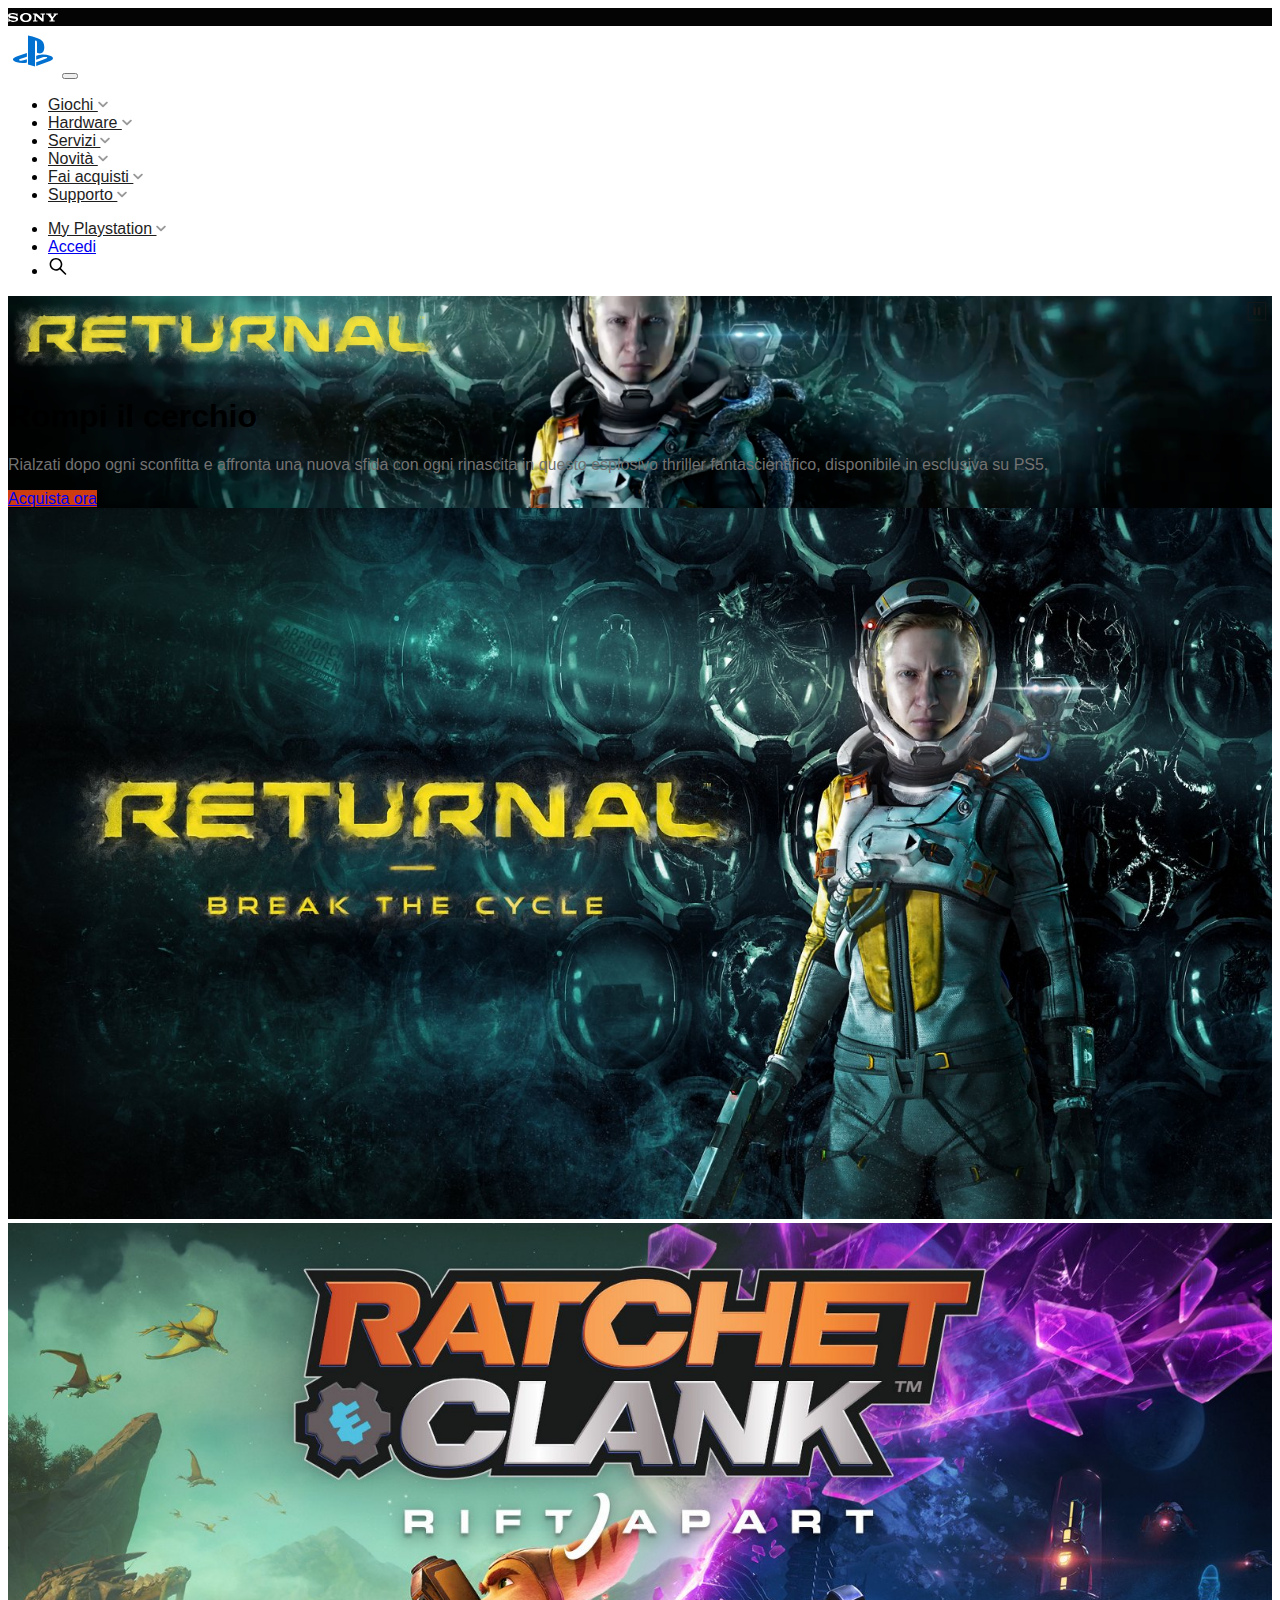
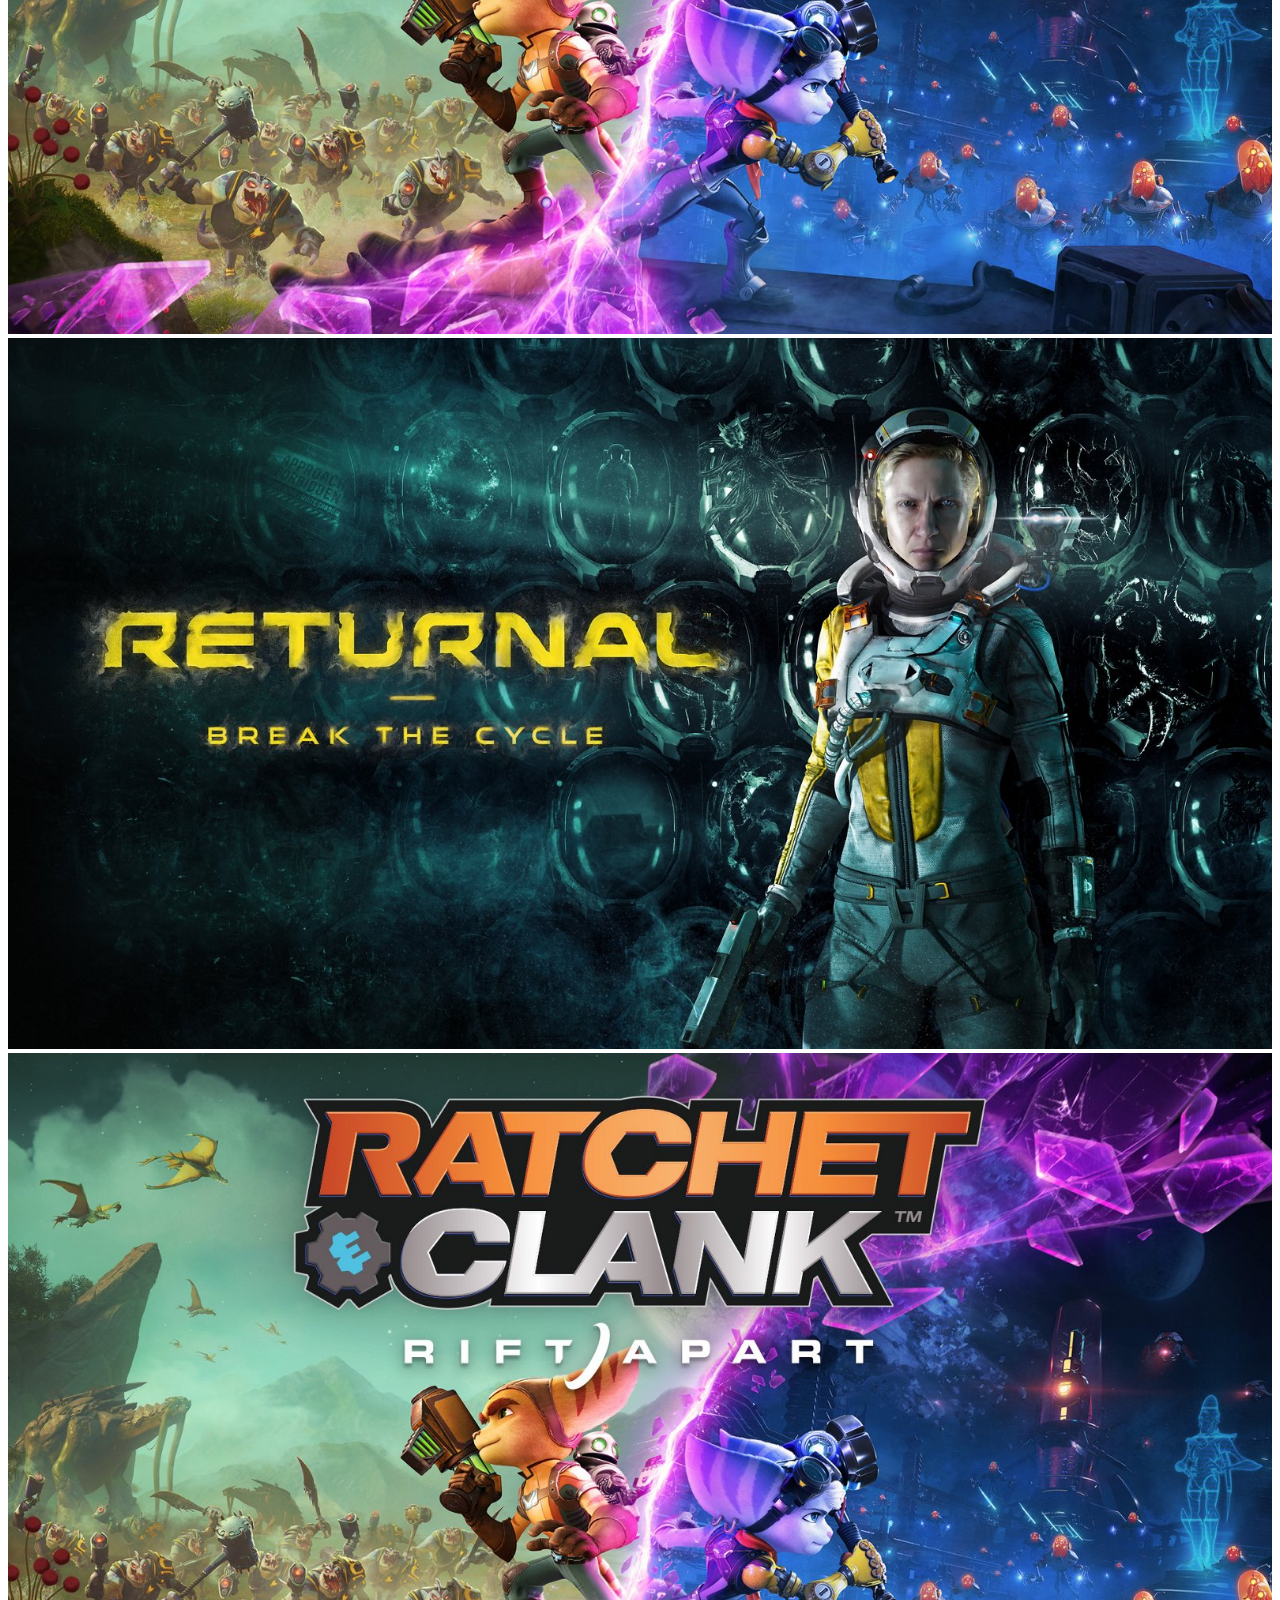
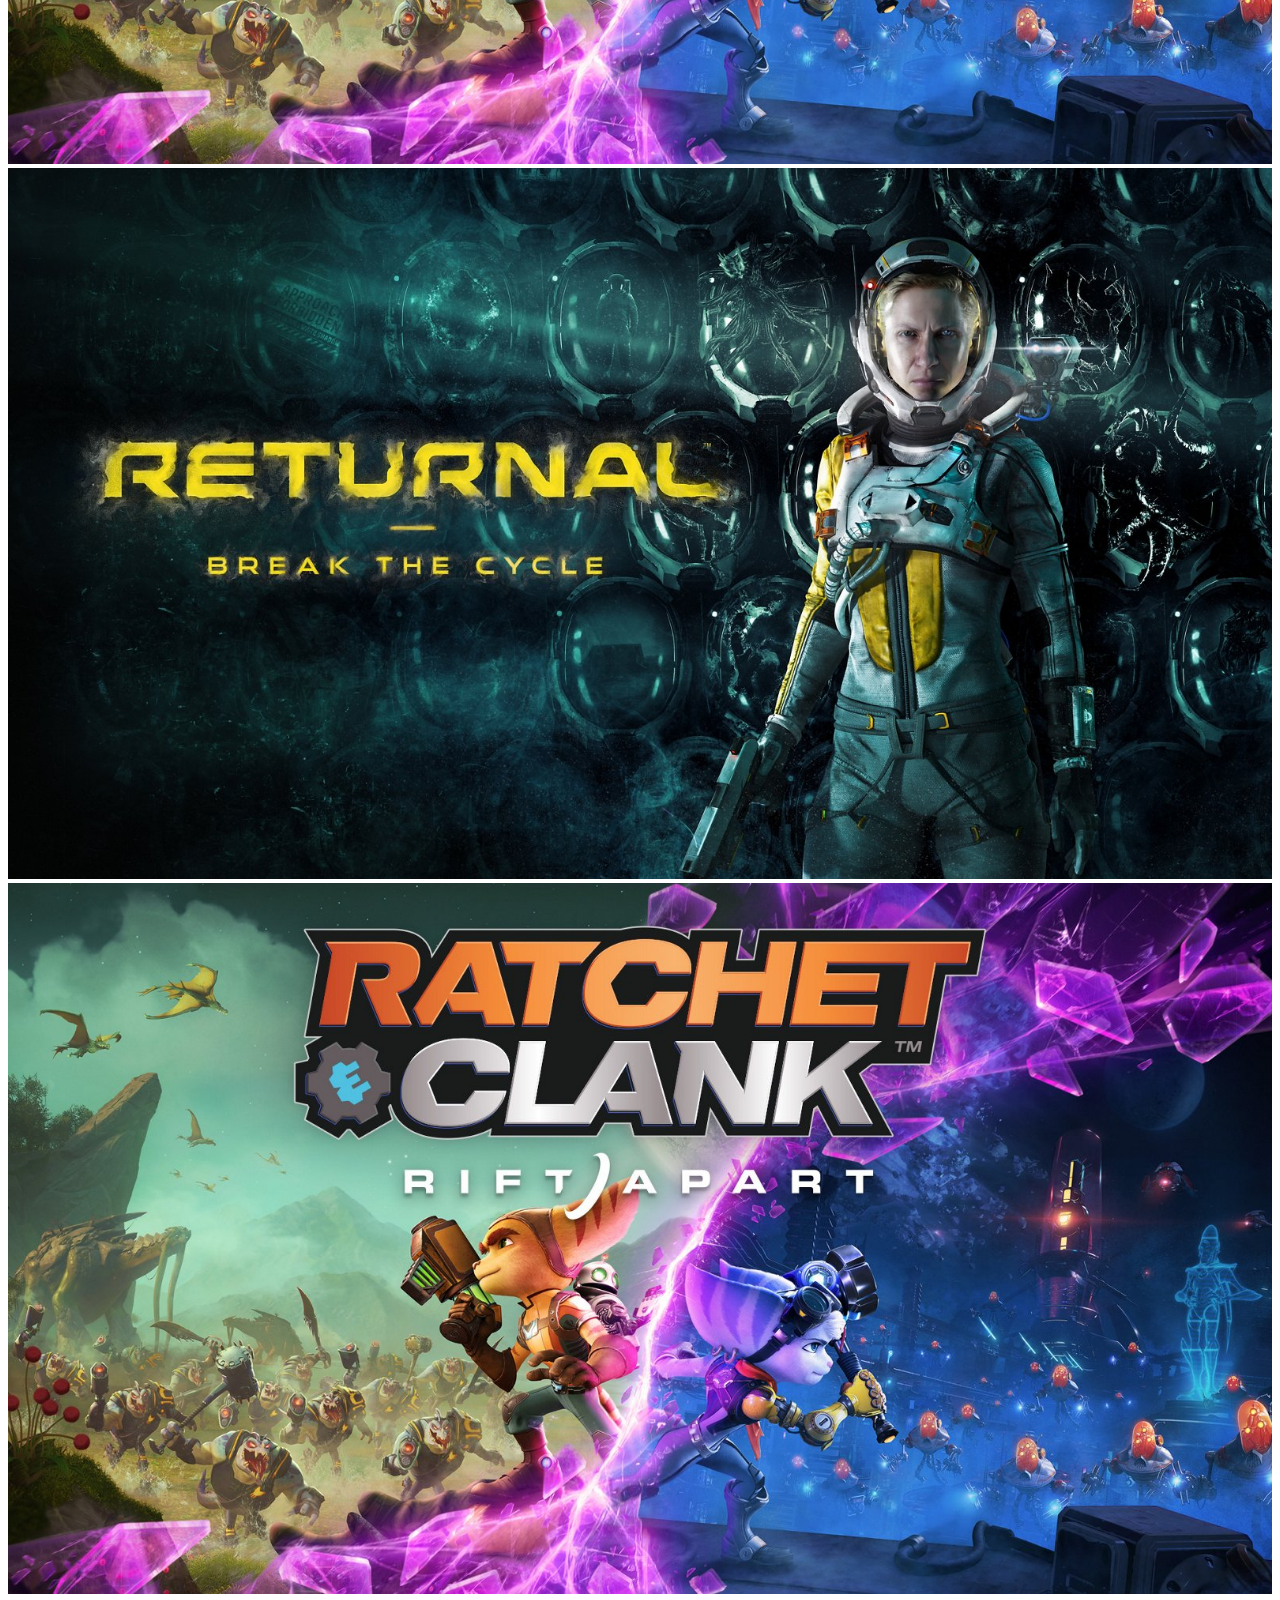
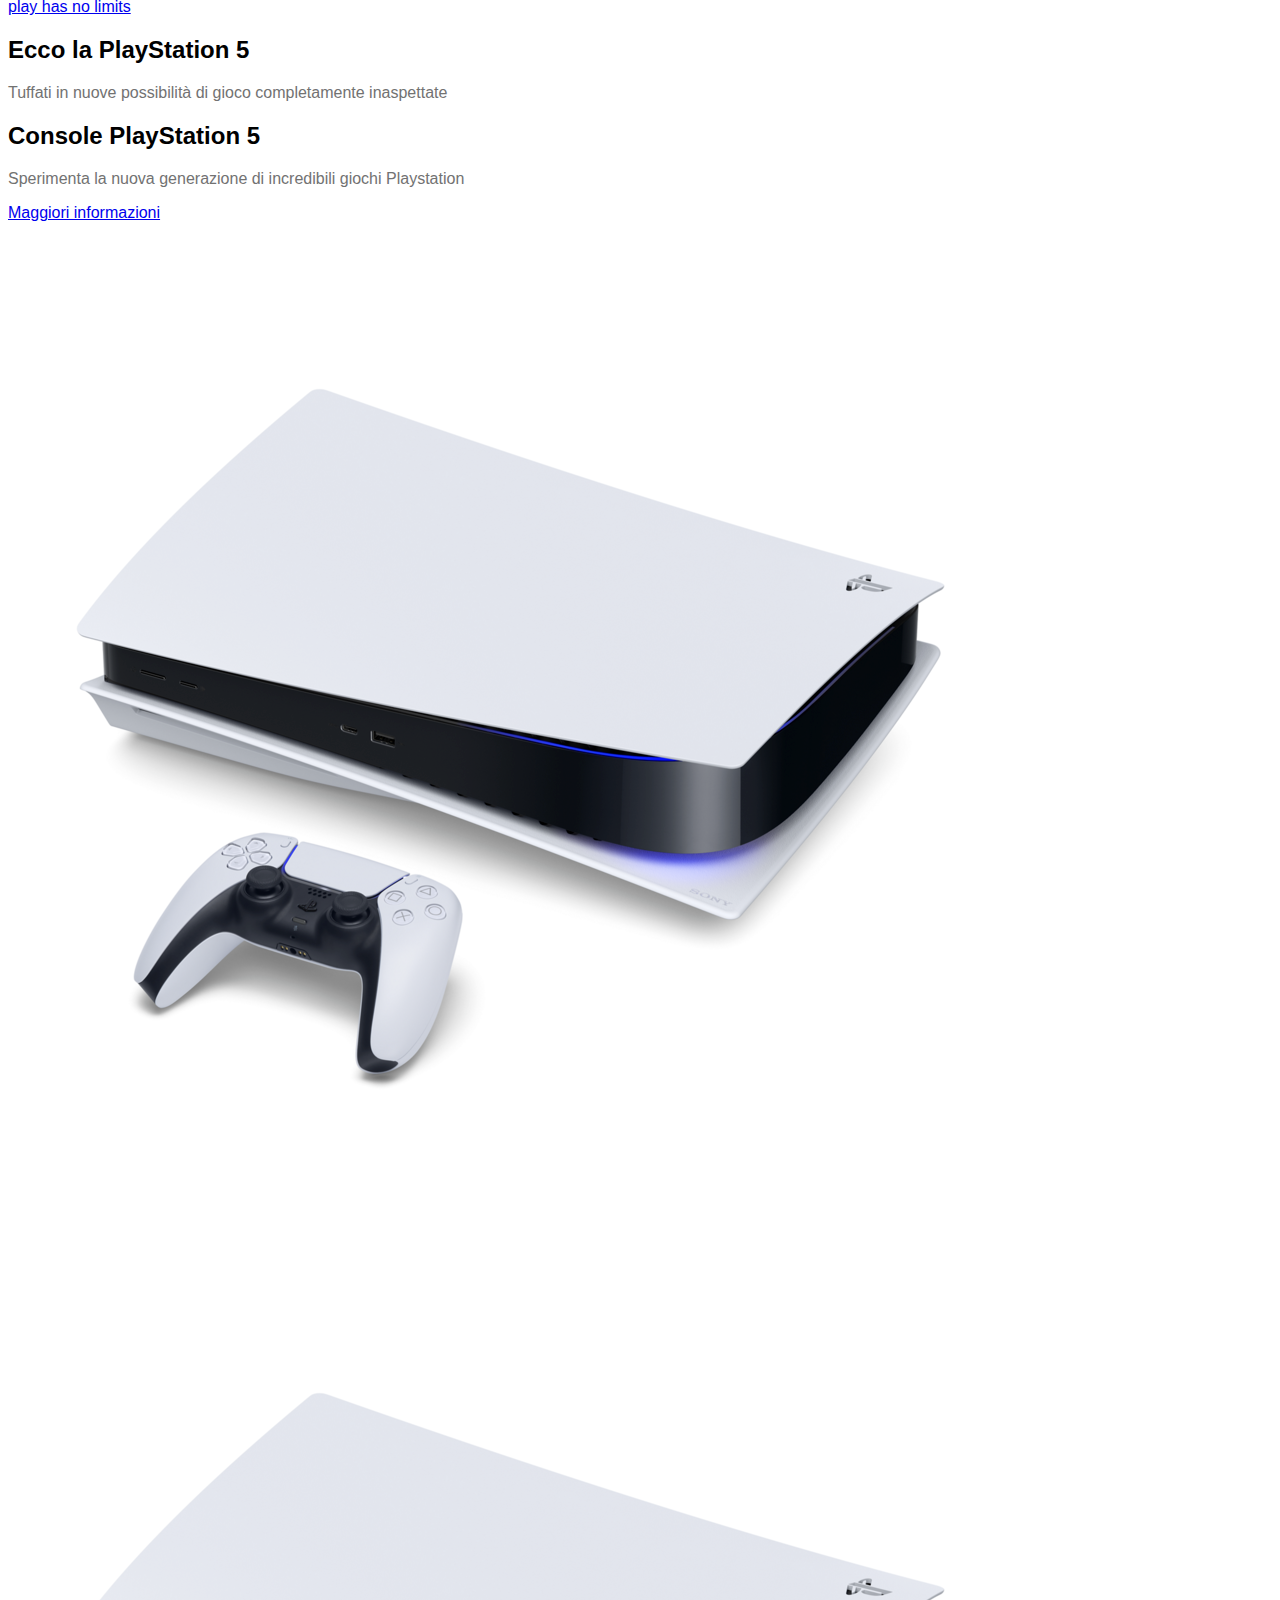
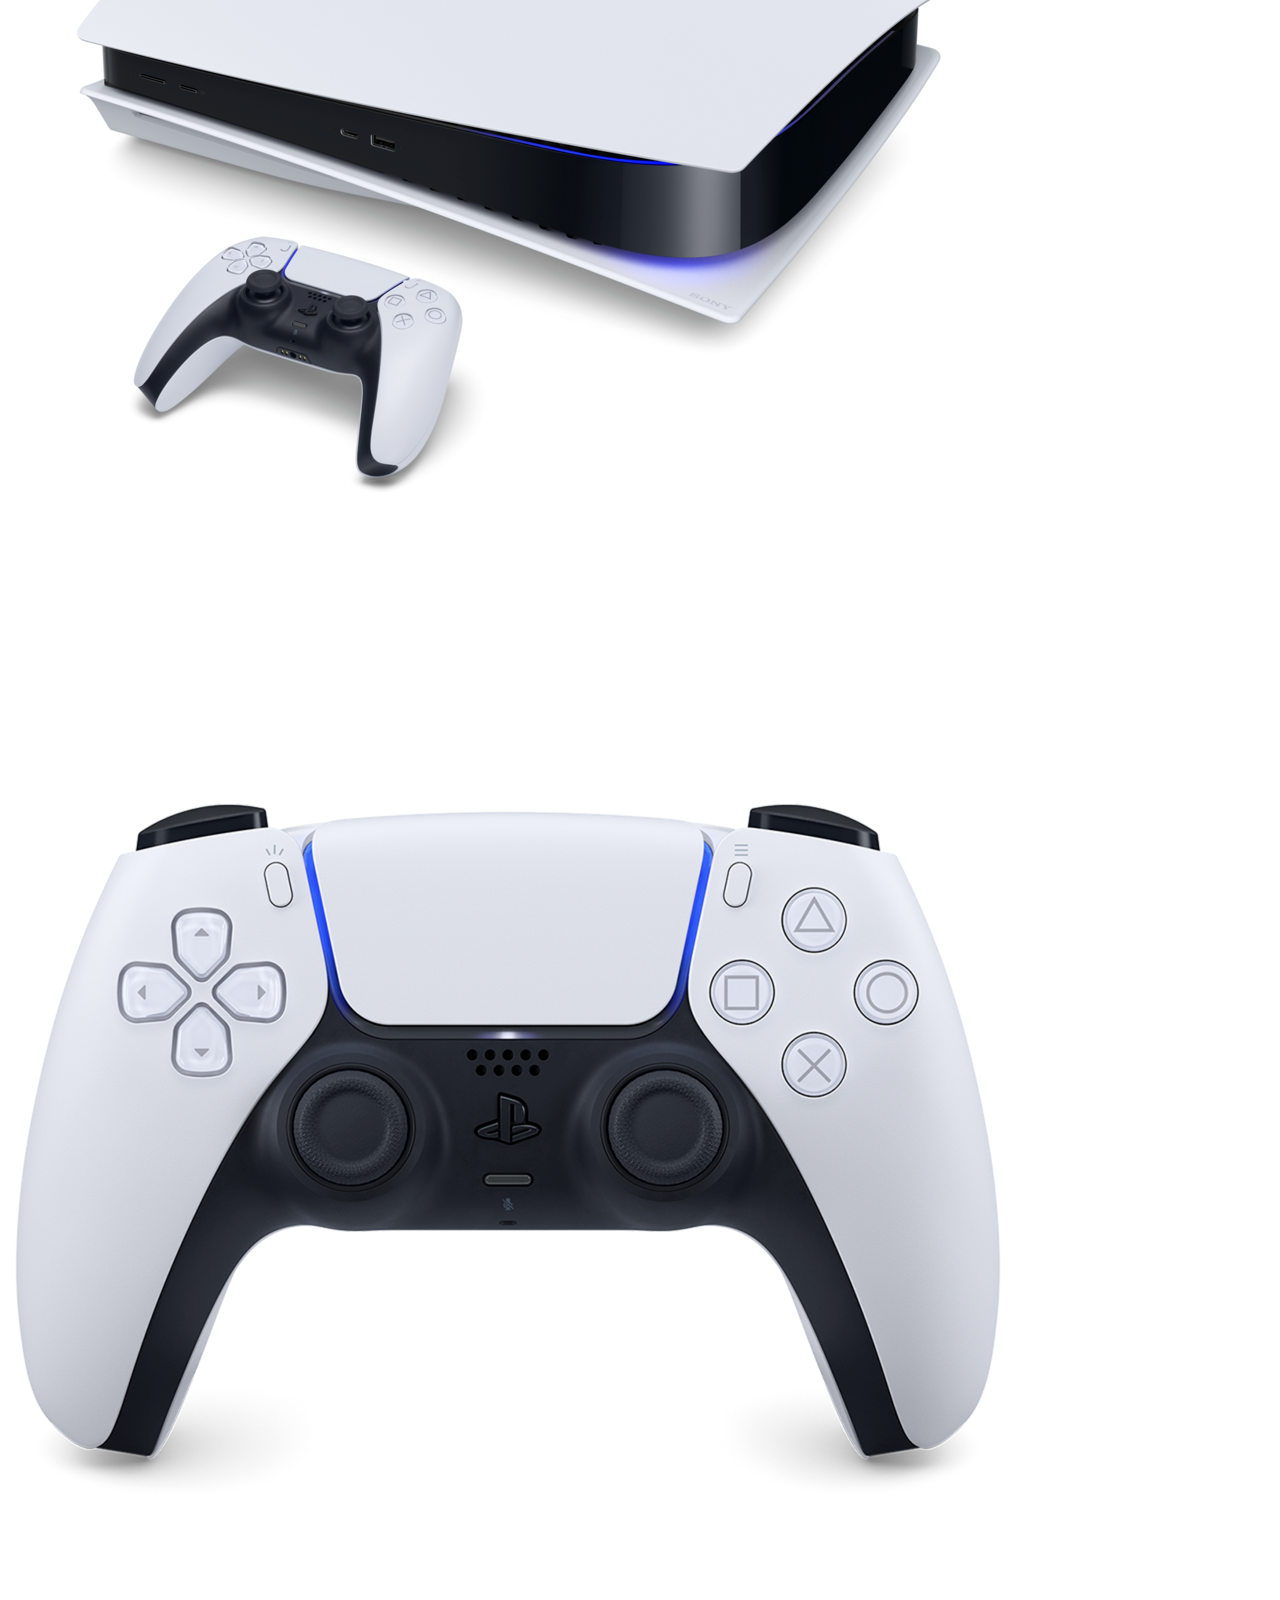
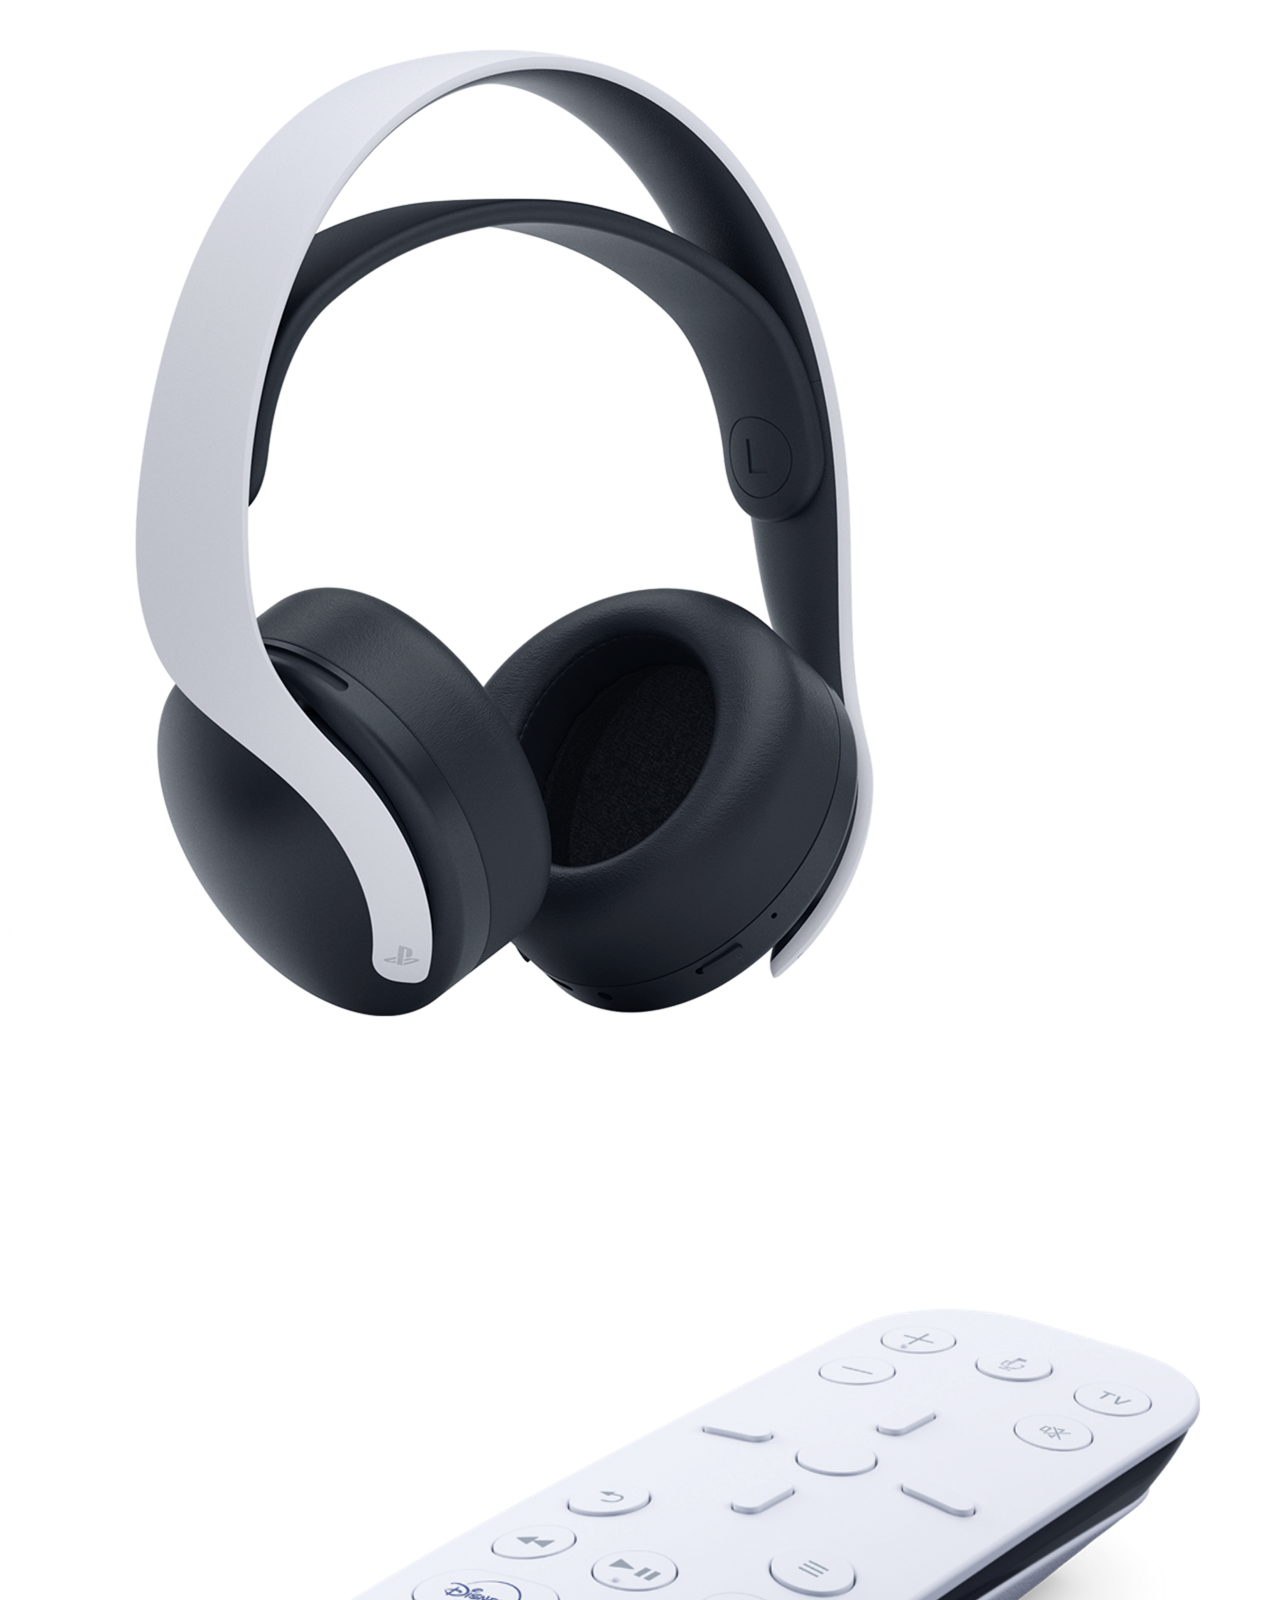
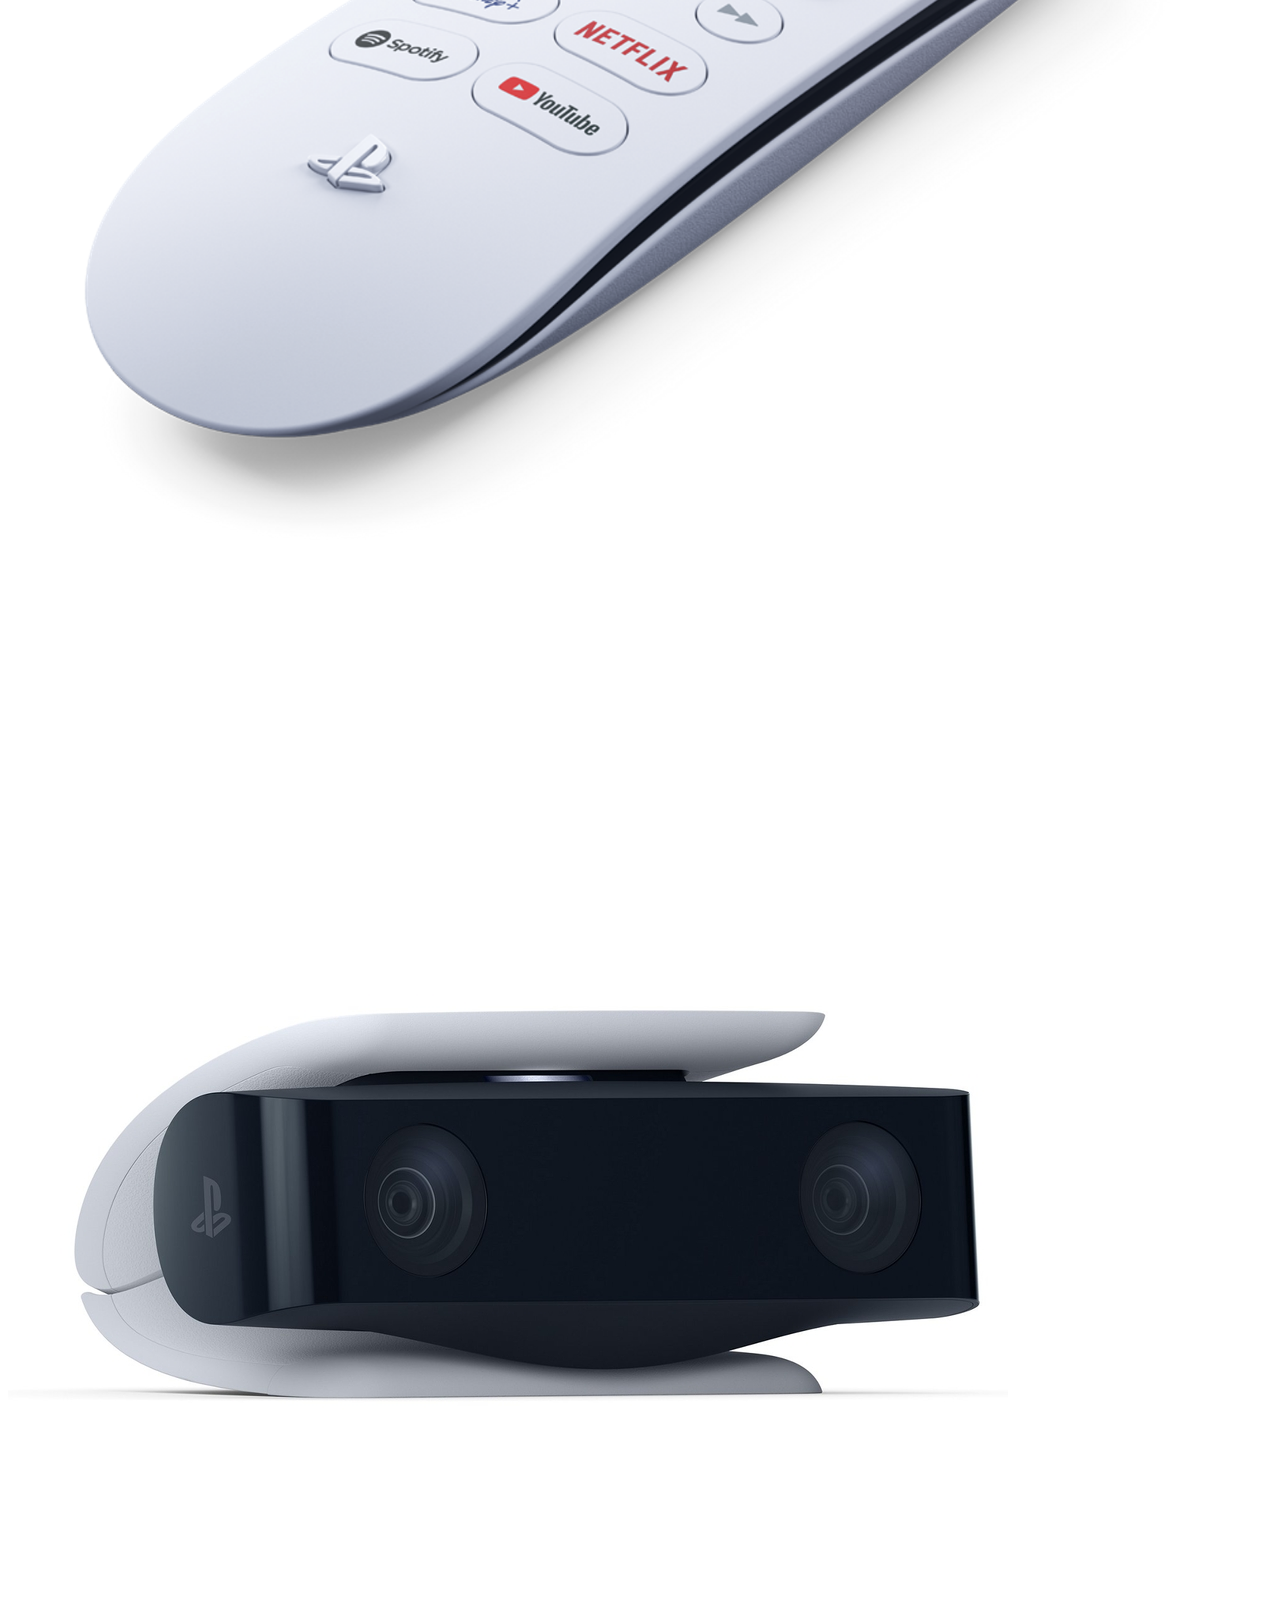
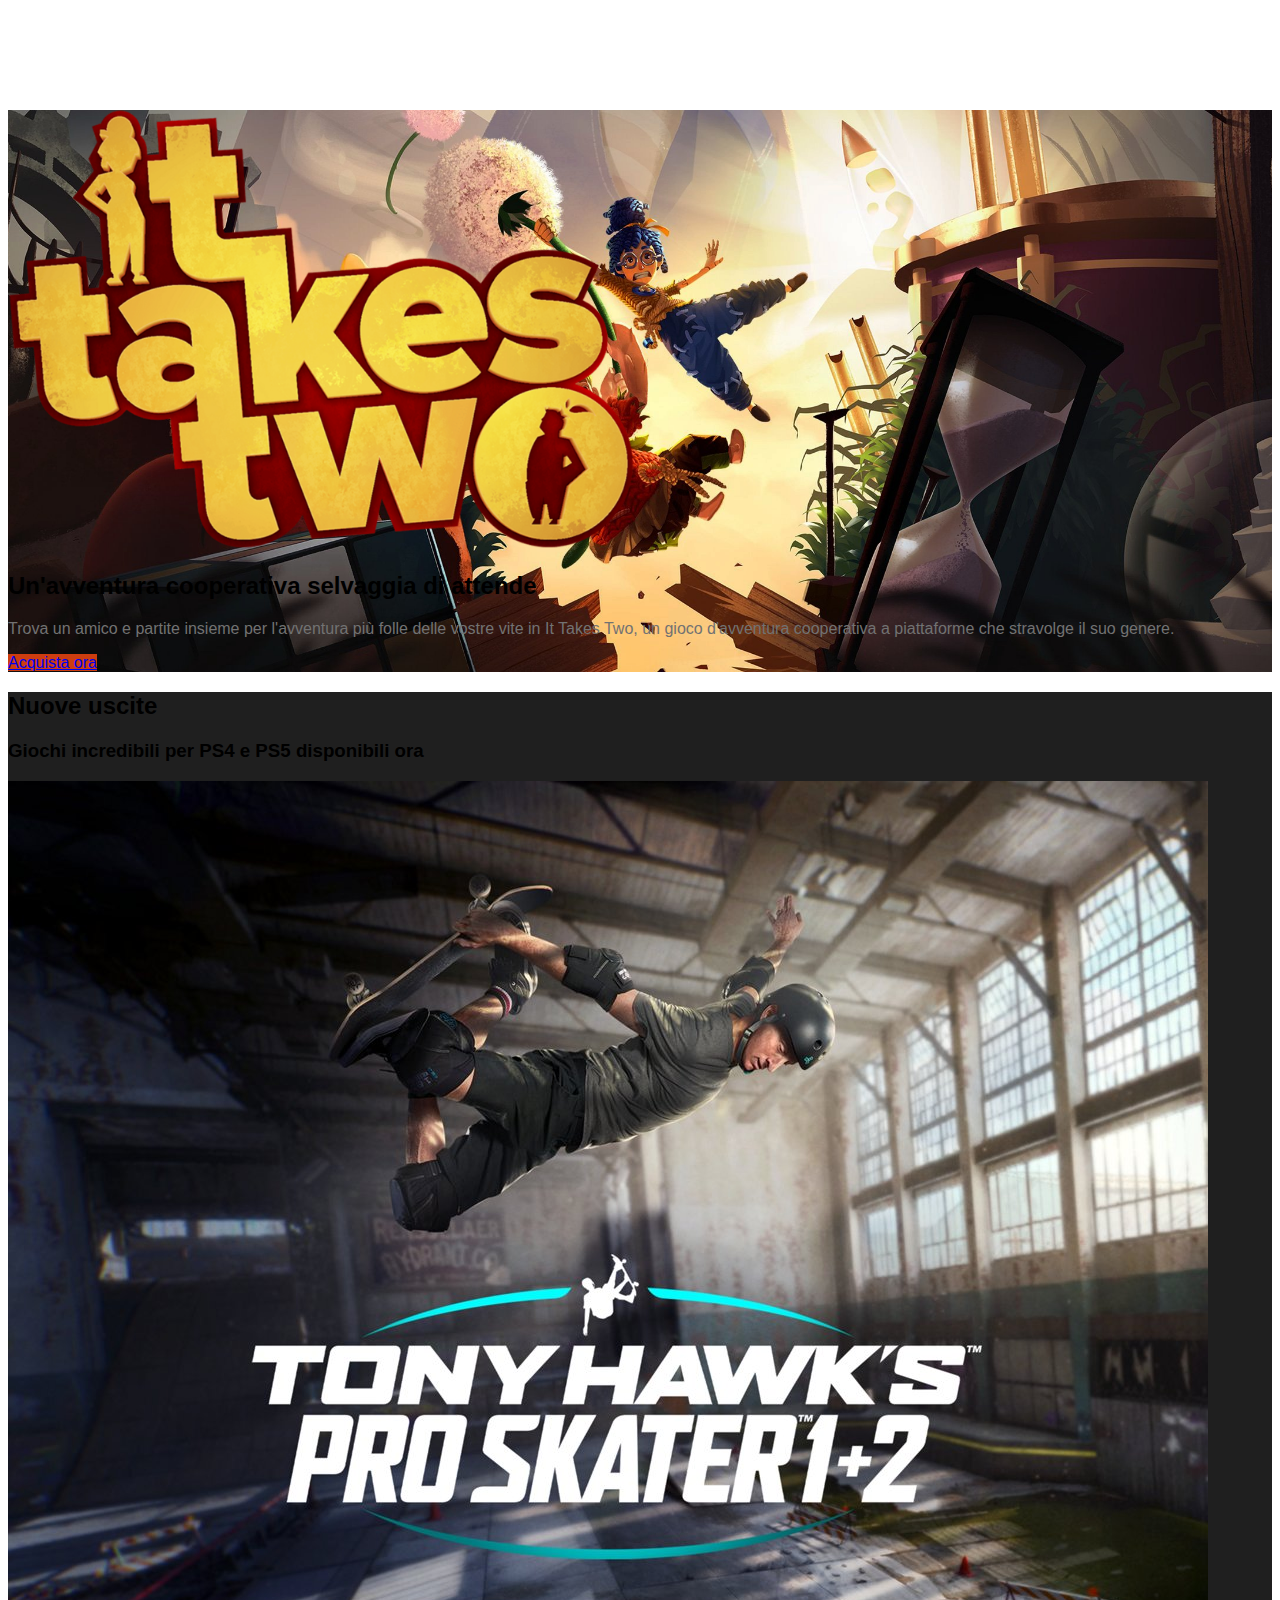
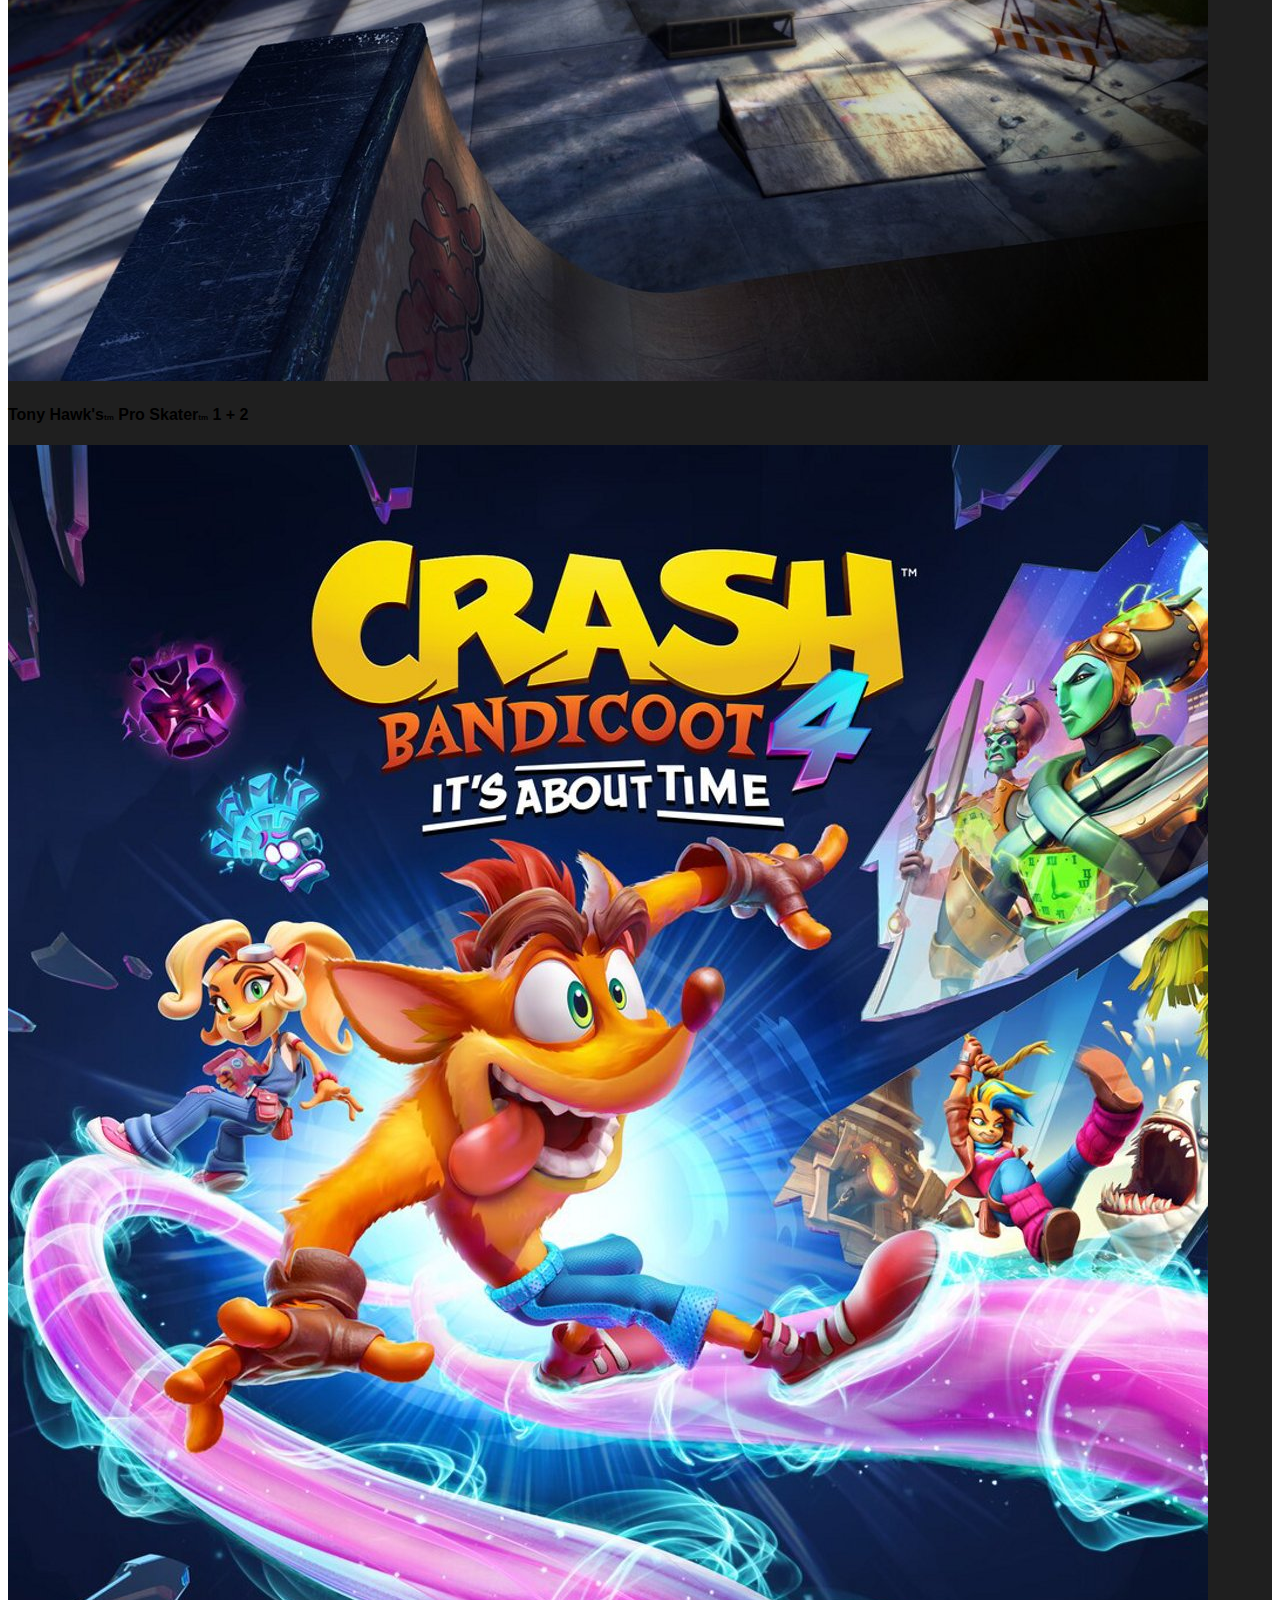
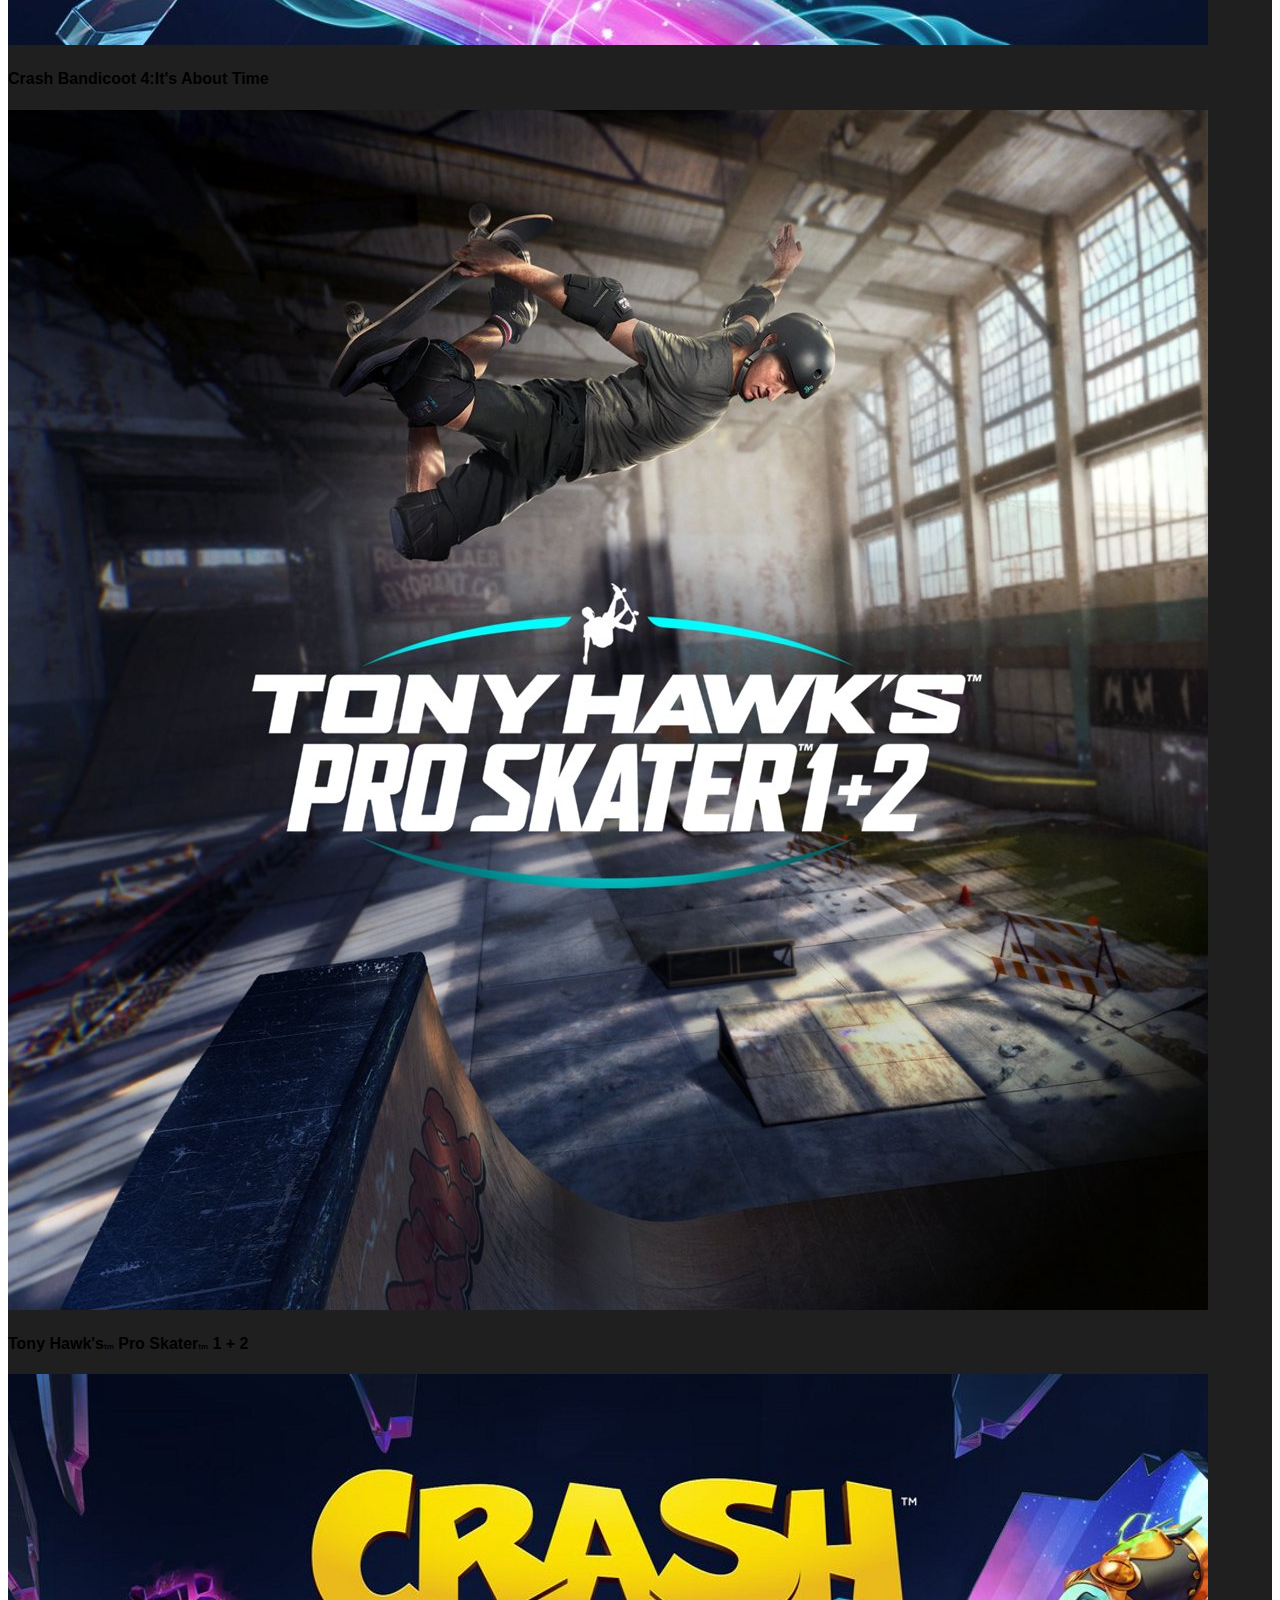
==== index.html @ 98a835af "add main section: playstation_plus" ====
<!doctype html>
<html lang="en">
  <head>
    <meta charset="utf-8">
    <meta name="viewport" content="width=device-width, initial-scale=1">
    <title>Playstation</title>

    <!-- Bootstrap -->
    <link href="https://cdn.jsdelivr.net/npm/bootstrap@5.2.1/dist/css/bootstrap.min.css" rel="stylesheet" integrity="sha384-iYQeCzEYFbKjA/T2uDLTpkwGzCiq6soy8tYaI1GyVh/UjpbCx/TYkiZhlZB6+fzT" crossorigin="anonymous">

    <!-- link to css -->
    <link rel="stylesheet" href="./assets/css/style.css">
  </head>
  <body>
    <header id="site_header">
        <div class="container-fluid text-end bg_dark">
            <img src="./assets/img/sony_logo.svg" alt="" class="logo">
        </div>
        <div class="container-fluid">
            <nav class="navbar navbar-expand-lg">
                <div class="container-fluid">
                  <img src="./assets/img/play_logo.svg" alt="">
                  <button class="navbar-toggler" type="button" data-bs-toggle="collapse" data-bs-target="#navbarSupportedContent" aria-controls="navbarSupportedContent" aria-expanded="false" aria-label="Toggle navigation">
                    <span class="navbar-toggler-icon"></span>
                  </button>
                  <div class="collapse navbar-collapse" id="navbarSupportedContent">
                        <ul class="navbar-nav me-auto mb-2 mb-lg-0">
                            <li class="nav-item">
                                <a class="nav-link text_dark" aria-current="page" href="#">
                                    Giochi
                                    <img src="./assets/img/chevron-down-solid.svg" alt="">
                                </a>
                            </li>
                            <li class="nav-item">
                                <a class="nav-link text_dark" href="#">Hardware
                                    <img src="./assets/img/chevron-down-solid.svg" alt="">
                                </a>
                            </li>
                            <li class="nav-item">
                                <a class="nav-link text_dark" href="#">Servizi
                                    <img src="./assets/img/chevron-down-solid.svg" alt="">
                                </a>
                            </li>
                            <li class="nav-item">
                                <a class="nav-link text_dark" href="#">Novità
                                    <img src="./assets/img/chevron-down-solid.svg" alt="">
                                </a>
                            </li>
                            <li class="nav-item">
                                <a class="nav-link text_dark" href="#">Fai acquisti
                                    <img src="./assets/img/chevron-down-solid.svg" alt="">
                                </a>
                            </li>
                            <li class="nav-item">
                                <a class="nav-link text_dark" href="#">Supporto
                                    <img src="./assets/img/chevron-down-solid.svg" alt="">
                                </a>
                            </li>
                        </ul>
                        <ul class="navbar-nav ms-auto mb-2 mb-lg-0">
                            <li class="nav-item">
                                <a class="nav-link text_dark" href="#">My Playstation
                                    <img src="./assets/img/chevron-down-solid.svg" alt="">
                                </a>
                            </li>
                            <li class="nav-item d-flex align-items-center ps-2">
                                <a class="nav-link btn btn-dark btn-sm text-light rounded-pill py-0" href="#">Accedi</a>
                            </li>
                            <li class="nav-item d-flex align-items-center ps-3">
                                <img src="./assets/img/lens.svg" alt="" id="search">
                            </li>
                        </ul>
                    </div>
                </div>
            </nav>
        </div>
    </header>
    <!-- /#site_header -->

    <main id="site_main">
        <div class="jumbotron d-flex align-items-end pt-5">
           <div class="container pt-5 pb-2 my-5 mx-2">
                <div class="row">
                    <div class="col-12 col-lg-4">
                        <img src="./assets/img/returnal-hero-banner-logo.png" alt="">
                        <h1 class="text-white my-4">Rompi il cerchio</h1>
                        <p class="text-white mb-5">Rialzati dopo ogni sconfitta e affronta una nuova sfida con ogni rinascita in questo esplosivo thriller fantascientifico, disponibile in esclusiva su PS5.</p>
                        <a href="#" class="btn buy text-white rounded-pill d-inline">Acquista ora</a>
                    </div>
                </div>         
           </div>
        </div>
        <!-- /.jumbotron -->

        <div class="carousel mb-5">
            <div class="container pt-4">
                <div class="row g-4">
                    <div class="col-6 col-sm-4 col-lg-2">
                        <img src="./assets/img/returnal-listing-thumb-01-ps5.jpg" alt="" class="rounded">
                    </div>
                    <div class="col-6 col-sm-4 col-lg-2">
                        <img src="./assets/img/ratchet-and-clank-rift-apart-keyart.jpg" alt="" class="rounded">
                    </div>
                    <div class="col-6 col-sm-4 col-lg-2">
                        <img src="./assets/img/returnal-listing-thumb-01-ps5.jpg" alt="" class="rounded">
                    </div>
                    <div class="col-6 col-sm-4 col-lg-2">
                        <img src="./assets/img/ratchet-and-clank-rift-apart-keyart.jpg" alt="" class="rounded">
                    </div>
                    <div class="col-6 col-sm-4 col-lg-2">
                        <img src="./assets/img/returnal-listing-thumb-01-ps5.jpg" alt="" class="rounded">
                    </div>
                    <div class="col-6 col-sm-4 col-lg-2">
                        <img src="./assets/img/ratchet-and-clank-rift-apart-keyart.jpg" alt="" class="rounded">
                    </div>
                </div>
            </div>
        </div>
        <!-- /.carousel -->

        <section class="playstation_five pt-5 pb-4">
            <div class="container text-center pb-4">
                <a href="#" class="text-uppercase">play has no limits</a>
                <h2 class="mb-3">Ecco la PlayStation 5</h2>
                <p>Tuffati in nuove possibilità di gioco completamente inaspettate</p>
            </div>
            <div class="container">
                <div class="row g-1">
                    <div class="col-12 col-md-4">
                        <h2>Console PlayStation 5</h2>
                        <p class="py-1">Sperimenta la nuova generazione di incredibili giochi Playstation</p>
                        <a href="#" class="btn btn-primary text-light rounded-pill">Maggiori informazioni</a>
                    </div>
                    <div class="col-12 col-md-8">
                        <img src="./assets/img/playstation-5-thumb.png" alt="">
                    </div>
                </div>   
            </div>
            <div class="container">
                <div class="row row-cols-3 row-cols-md-5">
                    <div class="col">
                        <img src="./assets/img/playstation-5-thumb.png" alt="">
                    </div>
                    <div class="col">
                        <img src="./assets/img/joypad-thumb.png" alt="">
                    </div>
                    <div class="col">
                        <img src="./assets/img/headset-thumb.png" alt="">
                    </div>
                    <div class="col">
                        <img src="./assets/img/remote-thumb.png" alt="">
                    </div>
                    <div class="col">
                        <img src="./assets/img/camera-thumb.jpg" alt="">
                    </div>
                </div>
            </div>
        </section>
        <!-- /.section playstation_five -->

        <section class="takes_two d-flex align-items-end pt-5">
            <div class="container pt-5 pb-2 my-5 mx-2">
                 <div class="row">
                     <div class="col-12 col-lg-4">
                         <img src="./assets/img/it-takes-two-logo.png" alt="">
                         <h2 class="text-white my-4">Un'avventura cooperativa selvaggia di attende</h2>
                         <p class="text-white mb-5">Trova un amico e partite insieme per l'avventura più folle delle vostre vite in It Takes Two, un gioco d'avventura cooperativa a piattaforme che stravolge il suo genere.</p>
                         <a href="#" class="btn buy text-white rounded-pill d-inline">Acquista ora</a>
                     </div>
                 </div>         
            </div>
        </section>
        <!-- /.section takes_two -->

        <section class="new_releases">
            <div class="container py-5">
                <h2 class="text-light py-3">Nuove uscite</h2>
                <h3 class="text-light">Giochi incredibili per PS4 e PS5 disponibili ora</h3>
                <div class="row mt-3 gy-2">
                    <div class="col-6 col-sm-4 col-lg-2">
                        <img src="./assets/img/tony-hawks-pro-skater-1-2-store-art.jpg" alt="" class="rounded">
                        <div class="caption mt-2">
                             <h4 class="text-light">Tony Hawk's<span class="d-inline-block align-top text-light">tm</span> Pro Skater<span class="d-inline-block align-top text-light">tm</span> 1 + 2</h4>
                        </div>
                    </div>
                    <div class="col-6 col-sm-4 col-lg-2">
                        <img src="./assets/img/crash-bandicoot-4-its-about-time-store-art.jpg" alt="" class="rounded">
                        <div class="caption mt-2">
                             <h4 class="text-light">Crash Bandicoot 4:It's About Time</h4>
                        </div>
                    </div>
                    <div class="col-6 col-sm-4 col-lg-2">
                        <img src="./assets/img/tony-hawks-pro-skater-1-2-store-art.jpg" alt="" class="rounded">
                        <div class="caption mt-2">
                             <h4 class="text-light">Tony Hawk's<span class="d-inline-block align-top text-light">tm</span> Pro Skater<span class="d-inline-block align-top text-light">tm</span> 1 + 2</h4>
                        </div>
                    </div>
                    <div class="col-6 col-sm-4 col-lg-2">
                        <img src="./assets/img/crash-bandicoot-4-its-about-time-store-art.jpg" alt="" class="rounded">
                        <div class="caption mt-2">
                            <h4 class="text-light">Crash Bandicoot 4:It's About Time</h4>
                        </div>
                    </div>
                    <div class="col-6 col-sm-4 col-lg-2">
                        <img src="./assets/img/tony-hawks-pro-skater-1-2-store-art.jpg" alt="" class="rounded">
                        <div class="caption mt-2">
                             <h4 class="text-light">Tony Hawk's<span class="d-inline-block align-top text-light">tm</span> Pro Skater<span class="d-inline-block align-top text-light">tm</span> 1 + 2</h4>
                        </div>
                    </div>
                    <div class="col-6 col-sm-4 col-lg-2">
                        <img src="./assets/img/crash-bandicoot-4-its-about-time-store-art.jpg" alt="" class="rounded">
                        <div class="caption mt-2">
                            <h4 class="text-light">Crash Bandicoot 4:It's About Time</h4>
                        </div>
                    </div>
                    <div class="col-6 col-sm-4 col-lg-2">
                        <img src="./assets/img/tony-hawks-pro-skater-1-2-store-art.jpg" alt="" class="rounded">
                        <div class="caption mt-2">
                             <h4 class="text-light">Tony Hawk's<span class="d-inline-block align-top text-light">tm</span> Pro Skater<span class="d-inline-block align-top text-light">tm</span> 1 + 2</h4>
                        </div>
                    </div>
                    <div class="col-6 col-sm-4 col-lg-2">
                        <img src="./assets/img/crash-bandicoot-4-its-about-time-store-art.jpg" alt="" class="rounded">
                        <div class="caption mt-2">
                            <h4 class="text-light">Crash Bandicoot 4:It's About Time</h4>
                        </div>
                    </div>
                    <div class="col-6 col-sm-4 col-lg-2">
                        <img src="./assets/img/tony-hawks-pro-skater-1-2-store-art.jpg" alt="" class="rounded">
                        <div class="caption mt-2">
                             <h4 class="text-light">Tony Hawk's<span class="d-inline-block align-top text-light">tm</span> Pro Skater<span class="d-inline-block align-top text-light">tm</span> 1 + 2</h4>
                        </div>
                    </div>
                    <div class="col-6 col-sm-4 col-lg-2">
                        <img src="./assets/img/crash-bandicoot-4-its-about-time-store-art.jpg" alt="" class="rounded">
                        <div class="caption mt-2">
                            <h4 class="text-light">Crash Bandicoot 4:It's About Time</h4>
                        </div>
                    </div>
                    <div class="col-6 col-sm-4 col-lg-2">
                        <img src="./assets/img/tony-hawks-pro-skater-1-2-store-art.jpg" alt="" class="rounded">
                        <div class="caption mt-2">
                             <h4 class="text-light">Tony Hawk's<span class="d-inline-block align-top text-light">tm</span> Pro Skater<span class="d-inline-block align-top text-light">tm</span> 1 + 2</h4>
                        </div>
                    </div>
                    <div class="col-6 col-sm-4 col-lg-2">
                        <img src="./assets/img/crash-bandicoot-4-its-about-time-store-art.jpg" alt="" class="rounded">
                        <div class="caption mt-2">
                            <h4 class="text-light">Crash Bandicoot 4:It's About Time</h4>
                        </div>
                    </div> 
                </div>
            </div>
        </section>
        <!-- /.section new_releases -->

        <section class="playstation_four py-5">
            <div class="container">
                <h2 class="text-center">Esplora PlayStation 4</h2>
                <p class="text-center py-3">Giochi incredibili e intrattenimento sneza fine. Non c'è mai stato un momento migliore per giocare sulla tua PS4.</p>
                <div class="row">
                    <div class="col-12 col-md-4 pb-4">
                        <img src="./assets/img/ps4-slim-homepage-image-block.jpg" alt="">
                        <h3>PlayStation 4</h3>
                        <p>Giochi incredibili live su PS4, con 1 TB di spazio di archiviazione.</p>
                        <a href="#" class="btn btn-primary text-light rounded-pill">Scopri di più</a>
                    </div>
                    <div class="col-12 col-md-4 pb-4">
                        <img src="./assets/img/double11-202010-tw-psvr.jpg" alt="">
                        <h3>PlayStation VR</h3>
                        <p>Oltre 500 titoli ed esperienze di gioco. Scoprili tutti.</p>
                        <a href="#" class="btn btn-primary text-light rounded-pill">Scopri di più</a>
                    </div>
                    <div class="col-12 col-md-4">
                        <img src="./assets/img/dualshock-4-listing-thumb.jpg" alt="">
                        <h3>Accessori</h3>
                        <p>Giochi incredibili live su PS4, con 1 TB di spazio di archiviazione</p>
                        <a href="#" class="btn btn-primary text-light rounded-pill">Scopri di più</a>
                    </div>
                </div>
            </div>
        </section>
        <!-- /.section playstation_four -->

        <section class="playstation_plus">
            <div class="container">
                <div class="row">
                    <div class="col-12 col-md-6">
                        <img src="./assets/img/ps-plus-logo.png" alt="" id="logo_plus">
                        <p class="text-dark py-4">Migliora la tua esperienza Playstation con l'accesso a multigiocatore online, giochi mensili, sconti esclusivi e altro ancora.</p>
                        <a href="#" class="btn btn-light rounded-pill text-primary">Esplora Playstation Plus</a>
                    </div>
                    <div class="col-12 col-md-6">
                        <img src="./assets/img/ps-plus-april-monthly-games-featured-image-block.png" alt="" id="monthly_games">
                    </div>
                </div>
            </div>
        </section>
        <!-- /.section playstation_plus -->

        <section class="discount py-2">
            <div class="container">
                <div class="row">
                    <div class="col-12 col-md-4"></div>
                    <div class="col-12 col-md-4"></div>
                    <div class="col-12 col-md-4"></div>
                </div>
            </div>
        </section>
        <!-- /.discount -->

        <section class="call_to_action">
            <div class="container"></div>
        </section>
        <!-- /.call_to_action -->

        <section class="social_media py-2">
            <div class="container">
                <div class="row">
                    <div class="col-6 col-sm-3"></div>
                    <div class="col-6 col-sm-3"></div>
                    <div class="col-6 col-sm-3"></div>
                    <div class="col-6 col-sm-3"></div>
                </div>
            </div>
        </section>
        <!-- /.social_media -->
    </main>
    <!-- /#site_main -->

    <footer id="site_footer">
        <div class="container"></div>
    </footer>
    <!-- /#site_footer -->








    <!-- Bootstrap Javascript libraries -->
    <script src="https://cdn.jsdelivr.net/npm/bootstrap@5.2.1/dist/js/bootstrap.bundle.min.js" integrity="sha384-u1OknCvxWvY5kfmNBILK2hRnQC3Pr17a+RTT6rIHI7NnikvbZlHgTPOOmMi466C8" crossorigin="anonymous"></script>
  </body>
</html>
---- assets/css/style.css ----
/* #region common rules */

:root{
    --clr-primary:#2D64E6;
    --clr-smoke-dark:#1F1F1F;
    --clr-smoke-light:#727272;
    --clr-bg-smoke:#D9DADC;
    --clr-dark-shade:#1E1E1E;
    --clr-dark:#040404;
    --clr-light:white;
    --clr-buy:#CD3D0F;

    --fs-xxs:0.5rem;
    --fs-sm:1rem;
}

body{
    font-family: Arial, Helvetica, sans-serif;
}

img{
    max-width: 100%;
}
p{
    color:var(--clr-smoke-light);
}
h4{
    font-size: var(--fs-sm);
}
/* #endregion common rules */

/* #region utilities */
.bg_dark{
    background-color: var(--clr-dark);
}
.text_dark{
    color:var(--clr-dark-shade);
}
.buy{
    background-color: var(--clr-buy);
}
/* #endregion utilities */




/* #region debug */
.debug header{
    height:200px;
    background-color: aqua;
}

.debug [class^="col-"]{
    border:1px solid black;
    height:50px;
    background-color: blue;
}

.debug [class^="col"]{
    border:1px solid black;
    height:50px;
    background-color: blue;
}


.debug section{
    height:350px;
    background-color: green;
    border:1px solid black;
}

.debug .playstation_5 .col{
    border:1px solid black;
    height:50px;
    background-color: blue;
}

.debug footer{
    height:100px;
    background-color: black;
}
/* #endregion debug */

/* #region header */
header .logo{
    width:50px;
}
nav ul img:not(#search){
    width:10px;
}
#search{
    width:20px;
}
/* #endregion header */

/* #region main */
.jumbotron{
    background-image: url('../img/jumbo-bg.png');
    background-size: cover;
    background-repeat: no-repeat;
    background-position: top;
} 
.jumbotron img{
    width:50%;
}
/* ./jumbotron */

section.takes_two{
    background-image: url('../img/it-takes-two-hero-banner-desktop.jpg');
    background-size: cover;
    background-repeat: no-repeat;
    background-position: top;
} 
section.takes_two img{
    width:50%;
}
/* /.takes_two */
section.new_releases{
    background-color: var(--clr-smoke-dark);
}
.new_releases .caption span{
    font-size: var(--fs-xxs);
}
/* /.new_releases */

section.playstation_plus{
    background-color: var(--clr-smoke-light);
}
.playstation_plus .row div:last-child{
    display: none;
}
.playstation_plus .row div:first-child{
    padding-top:3rem;
    padding-bottom:3rem;
}
#logo_plus{
    width: 60%;
}
.playstation_plus .btn{
    background-color: var(--clr-bg-smoke);
}
/* #endregion main */



/* responsive */
@media screen and (min-width:768px){
    section.playstation_five .row.g-1{
        align-items: center;
    }
    section.playstation_four .row .col-12:nth-of-type(2) p{
        padding-right:0.8rem;
    }
    .playstation_plus .row div:first-of-type{
        padding-top:1rem;
        padding-bottom:1rem;
    }
    .playstation_plus .row div:last-child{
        display: block;
    }
    #monthly_games{
        height:100%;
    }
}

@media  screen and (min-width:992px) {
    .jumbotron img{
        width:35%;
    }
    .playstation_plus .row div:first-of-type{
        padding-top:3rem;
        padding-bottom:3rem;
    }
}

@media screen and (min-width: 1400px){
    section.playstation_four .col-12:nth-of-type(2) .btn{
        margin-top:1.4rem;
    }
}
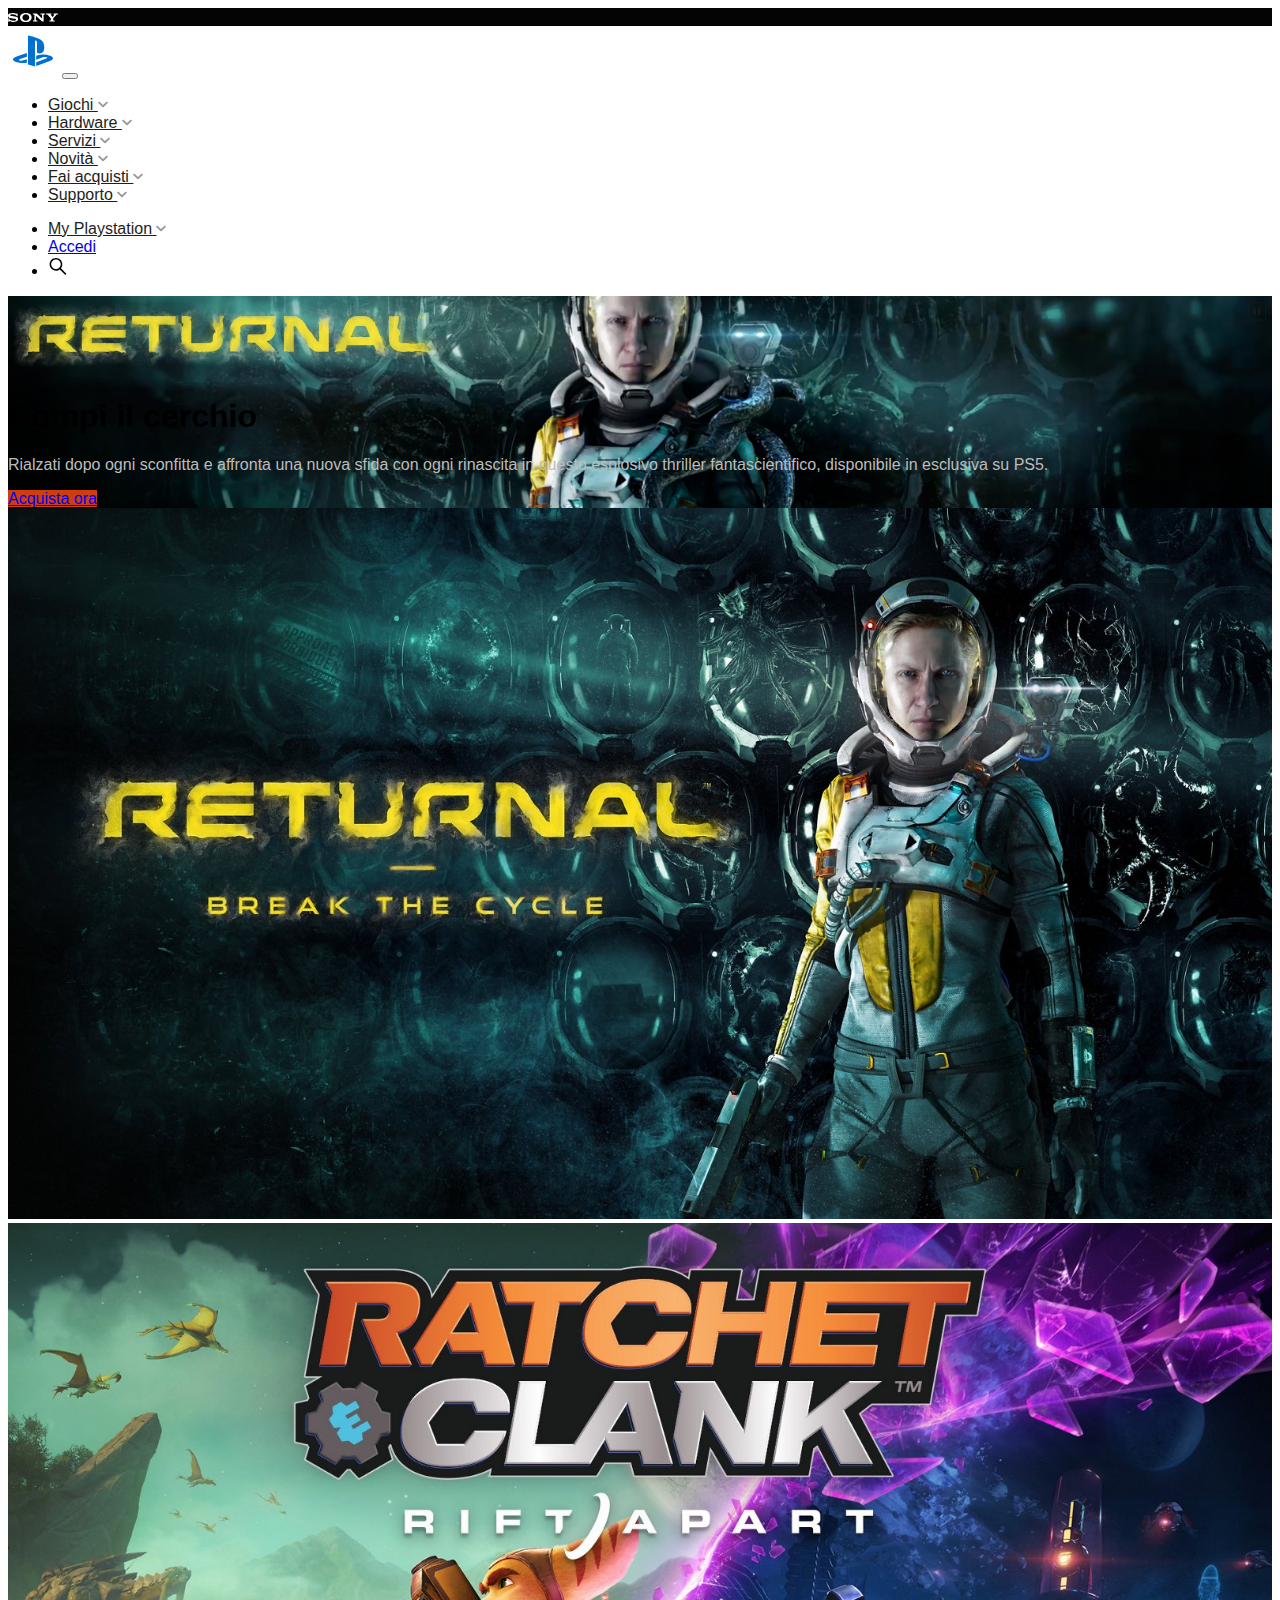
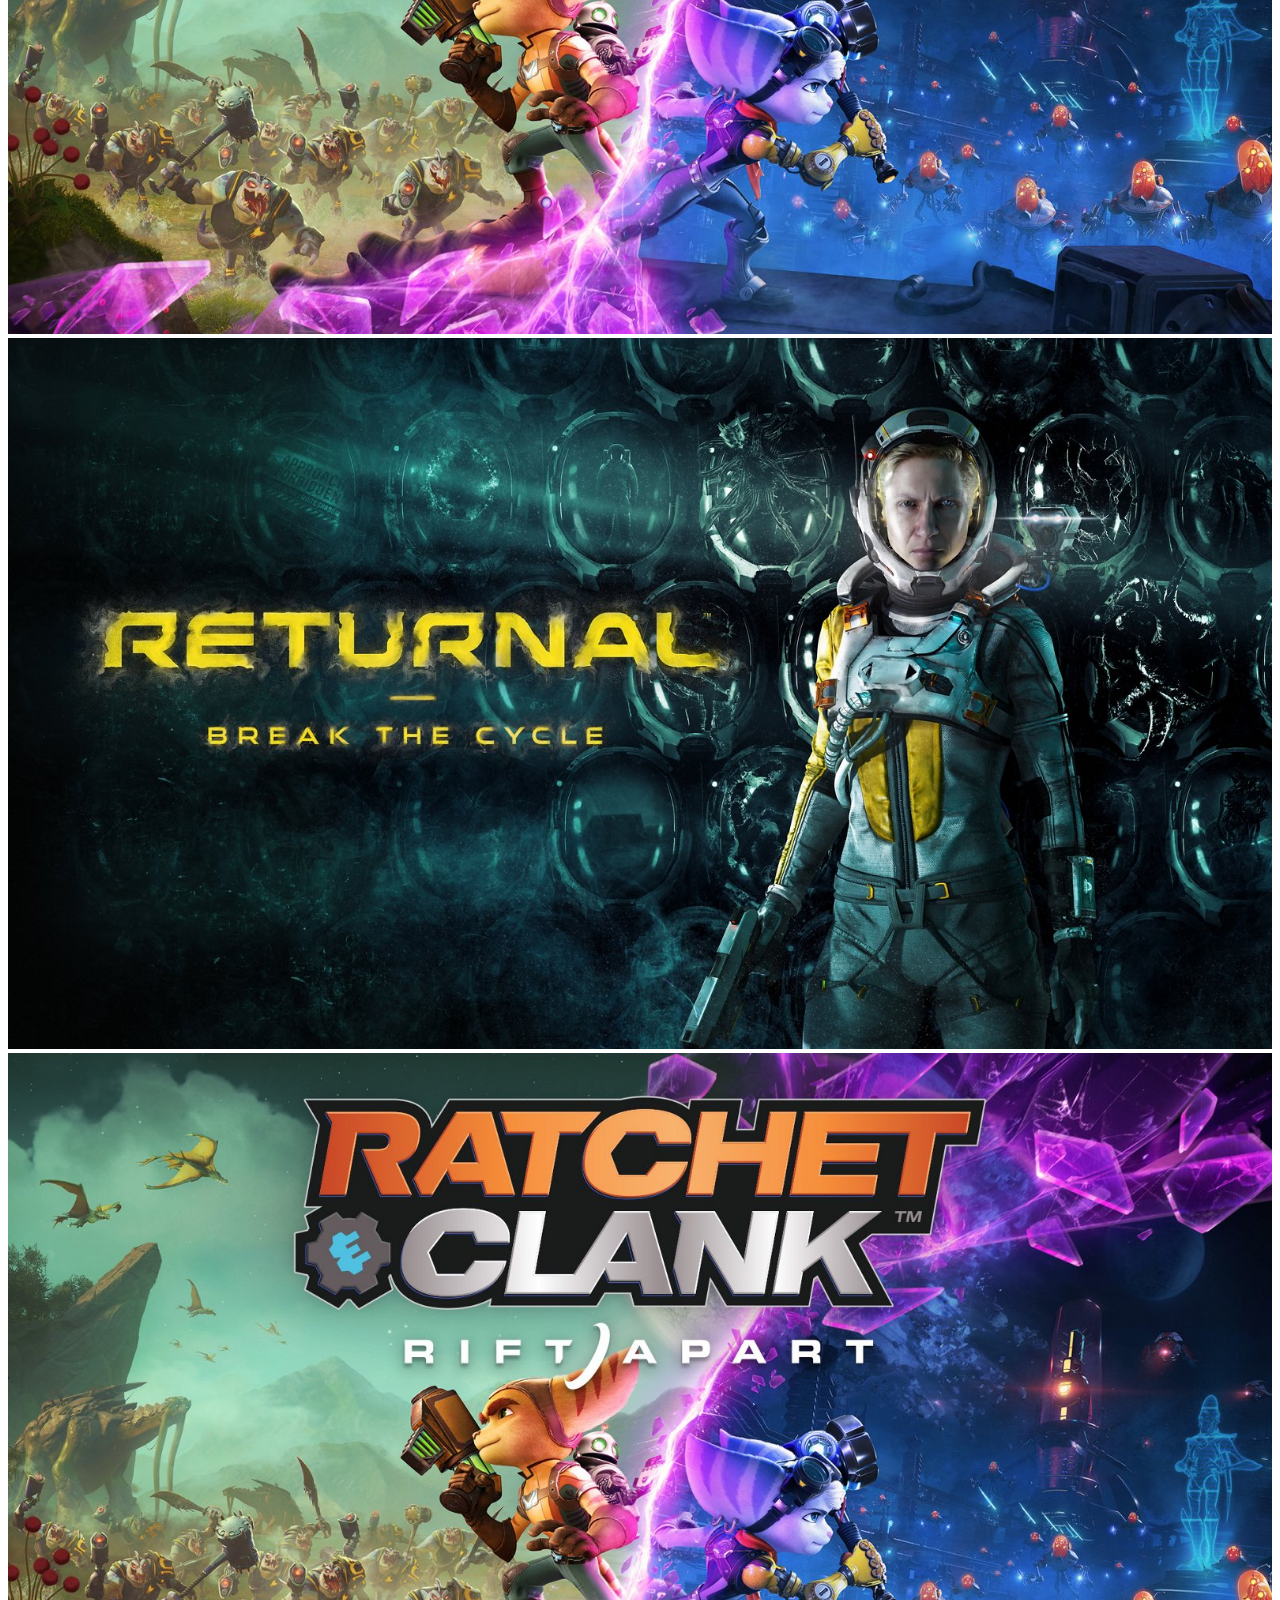
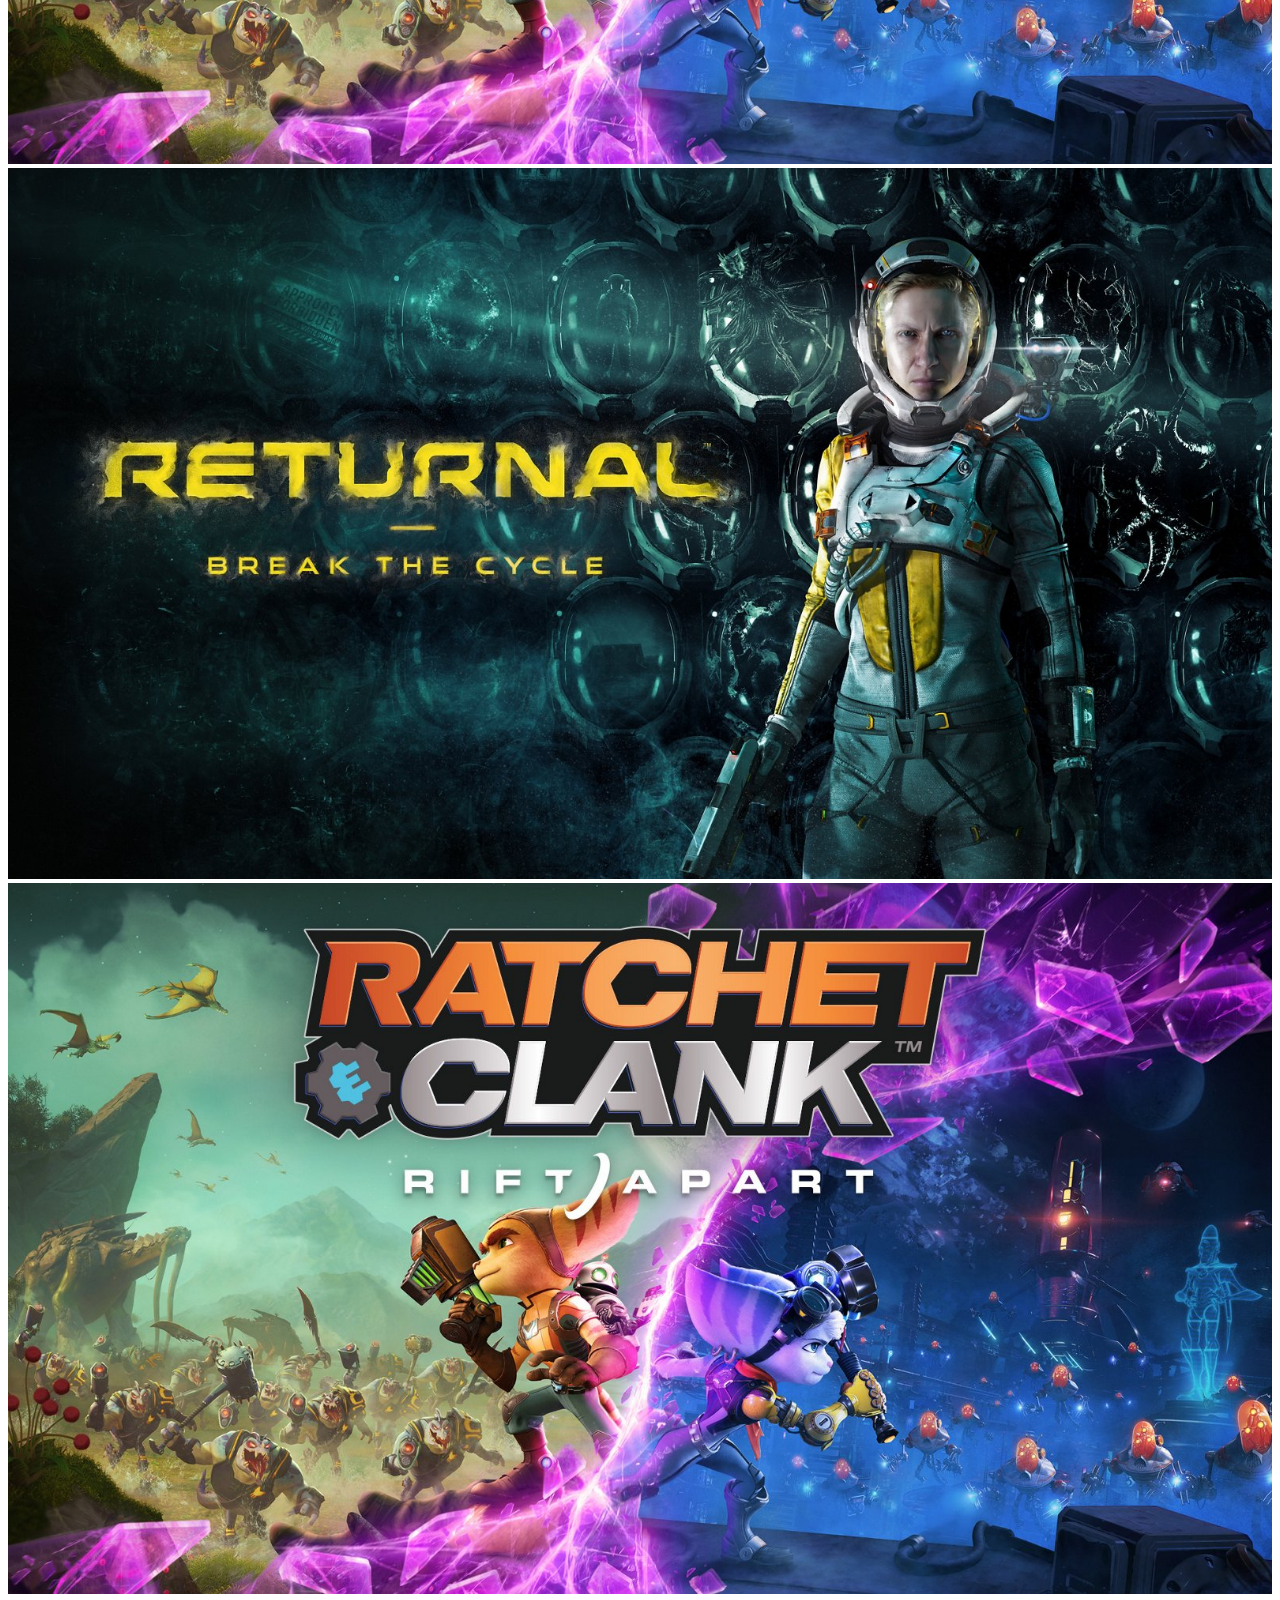
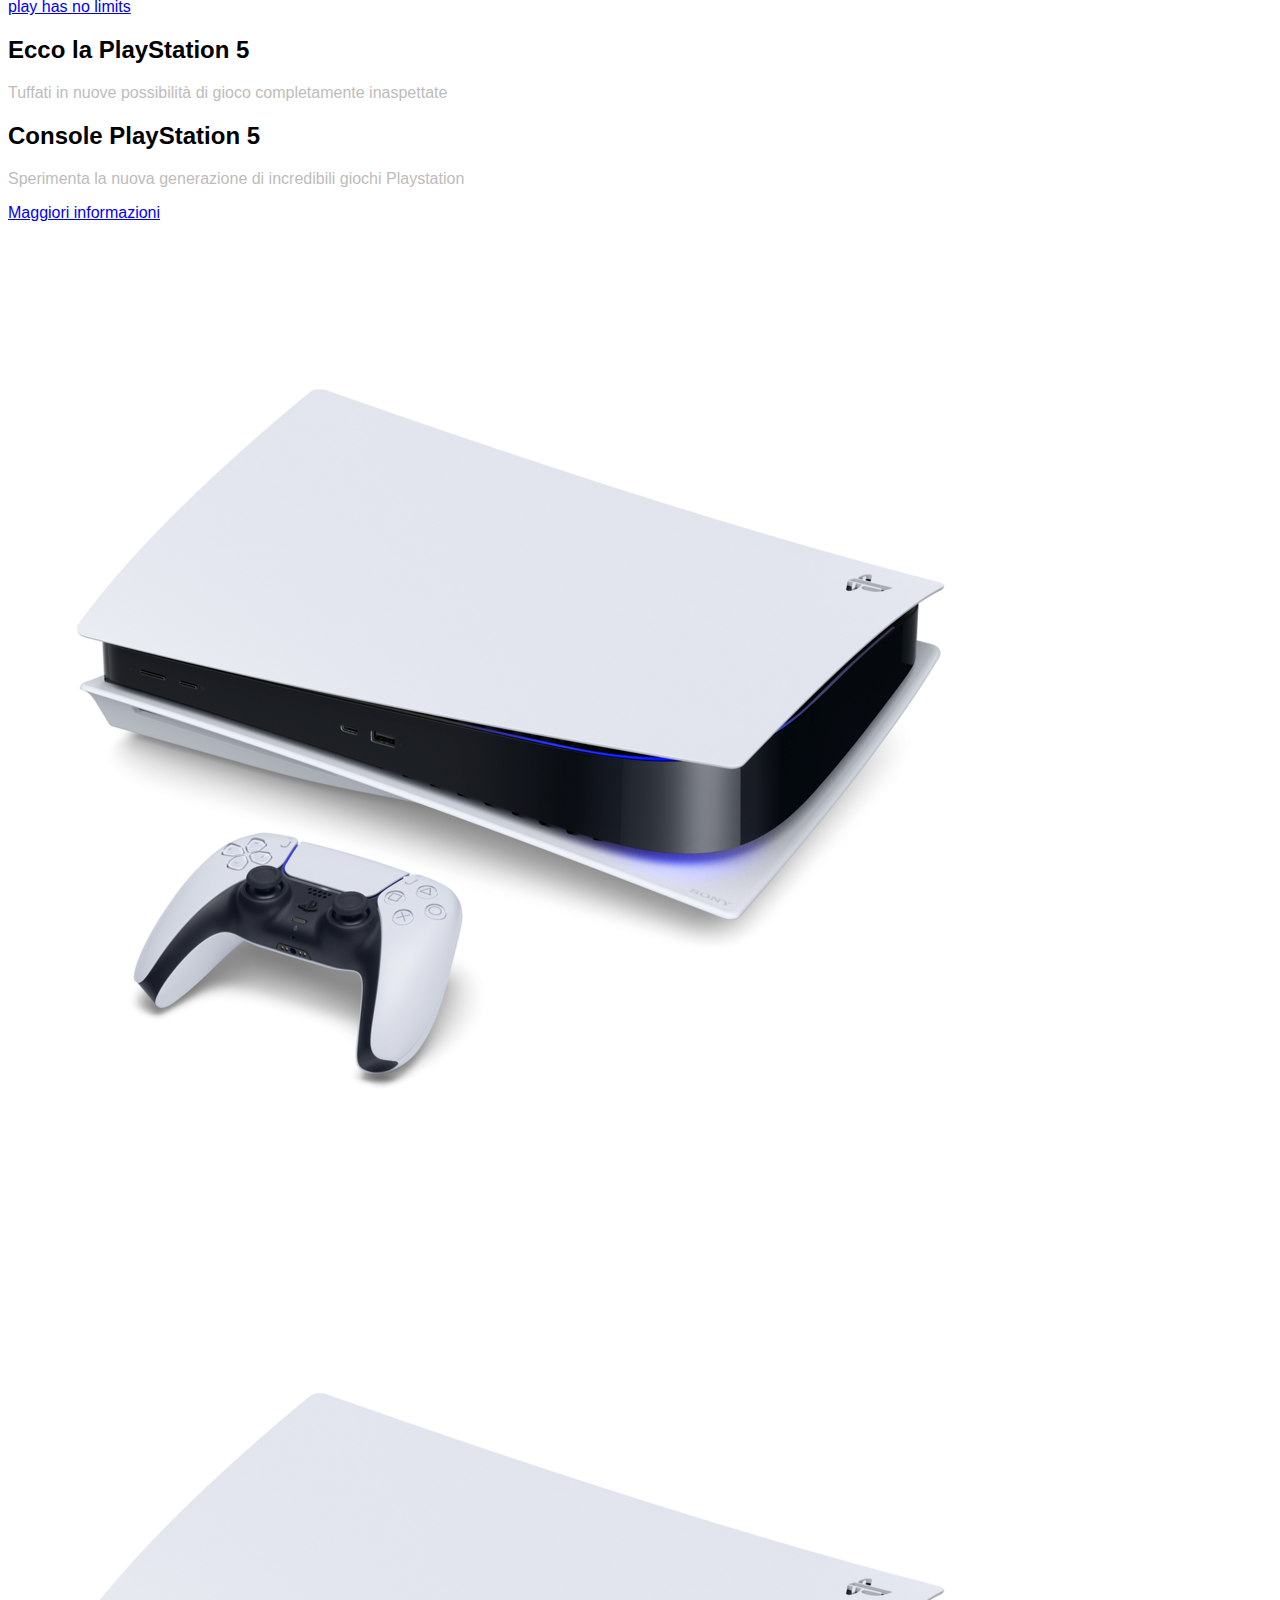
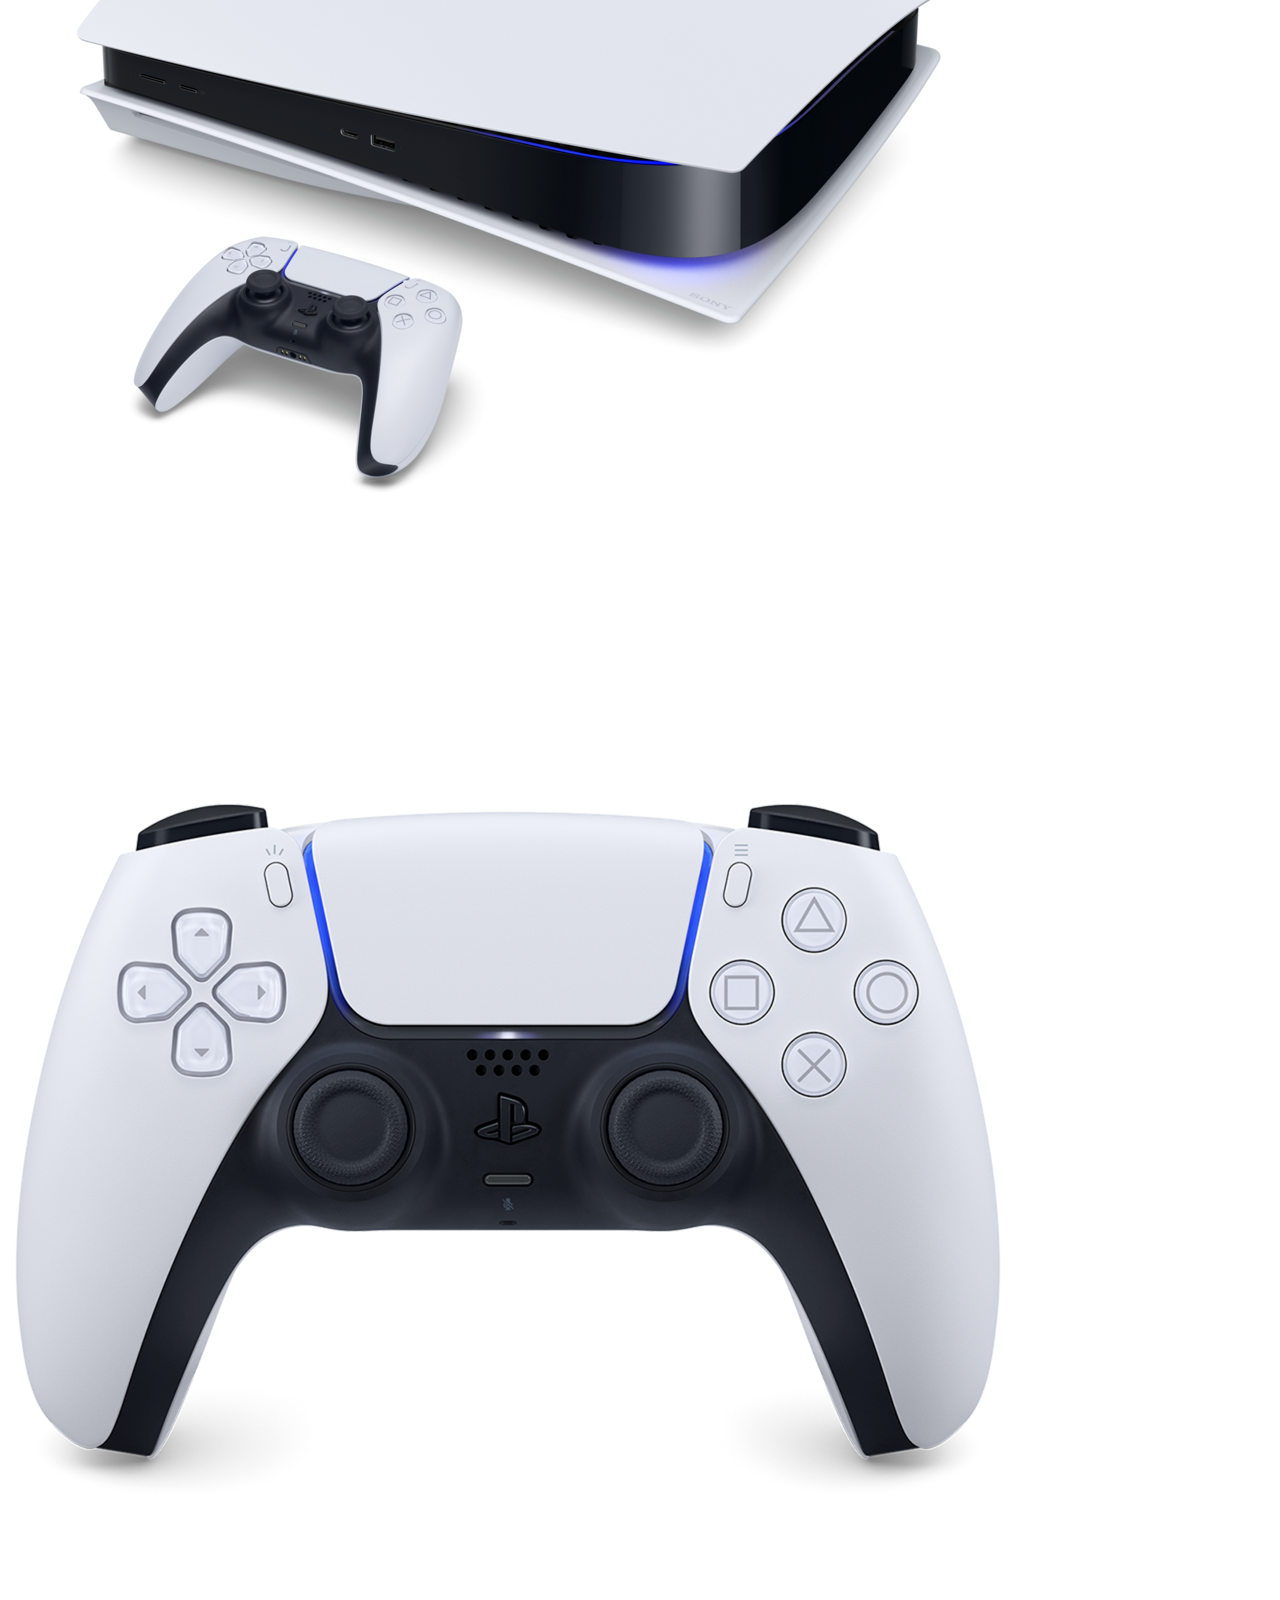
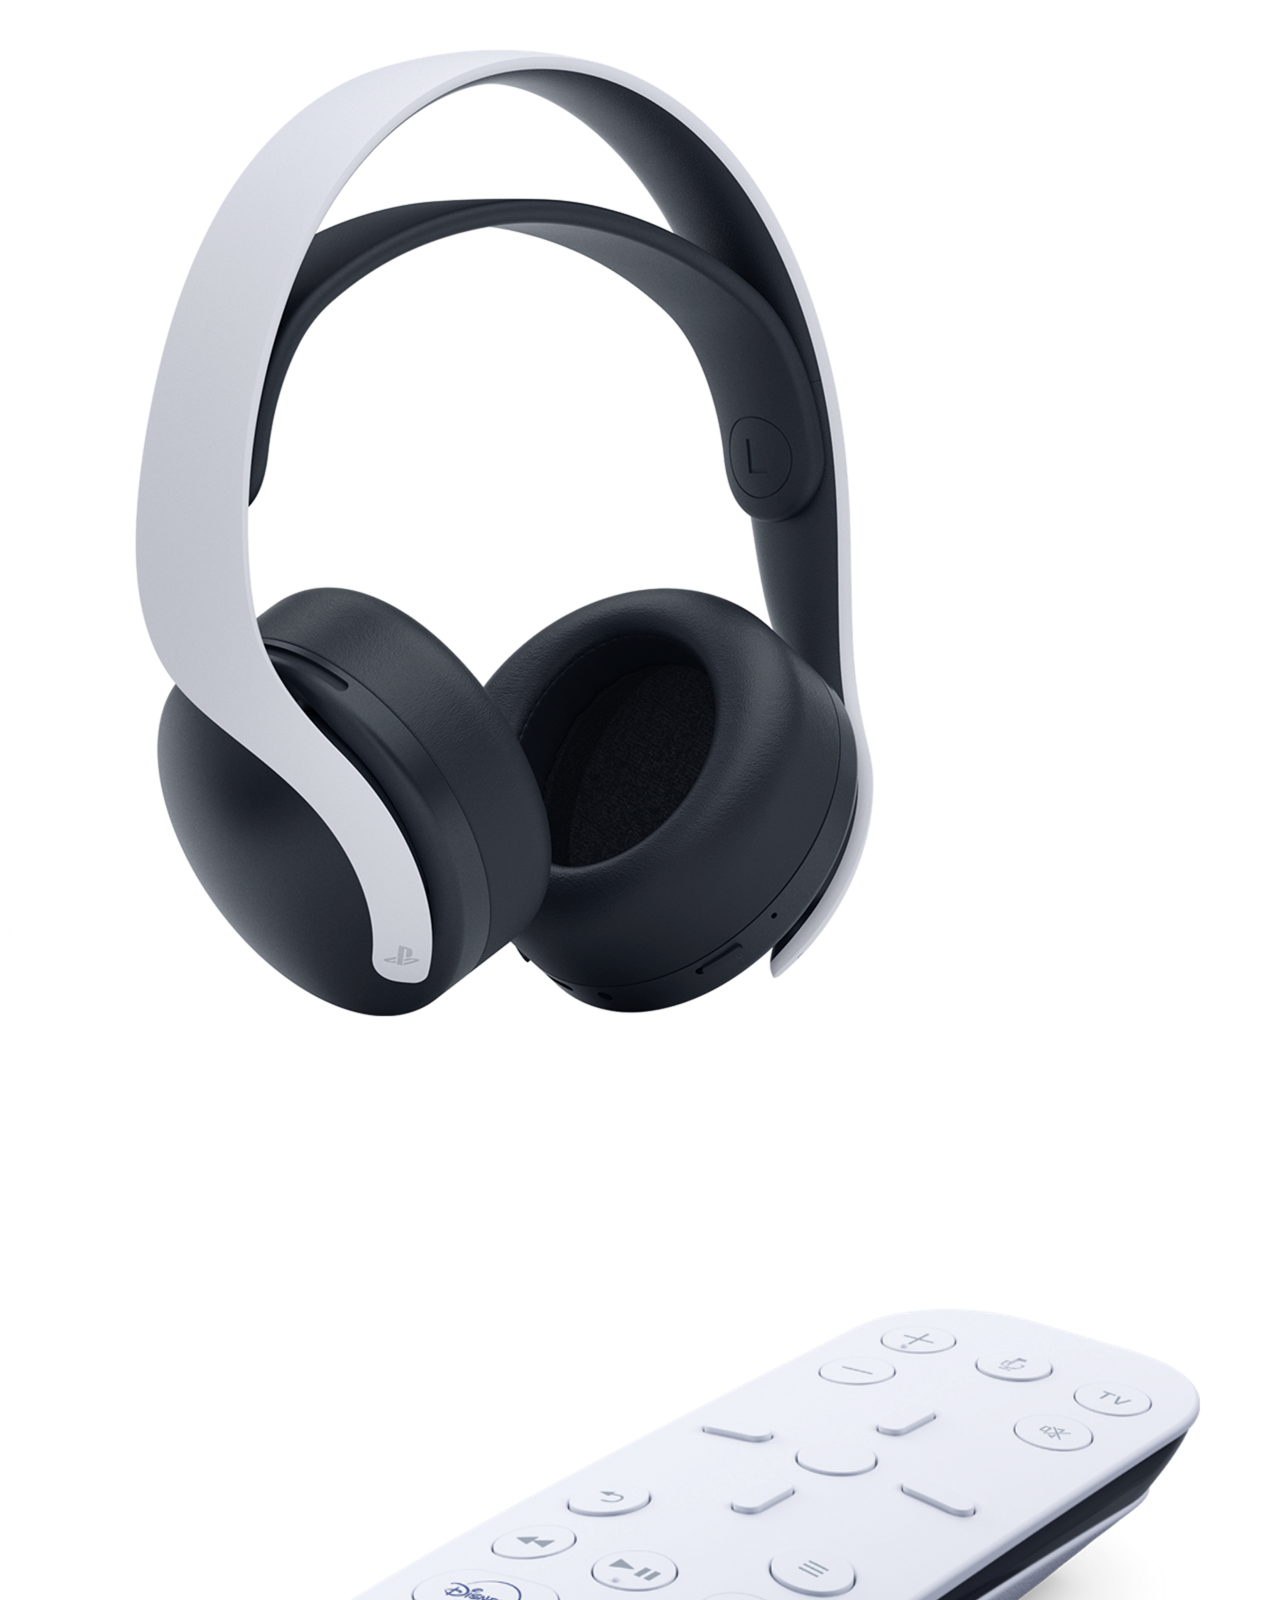
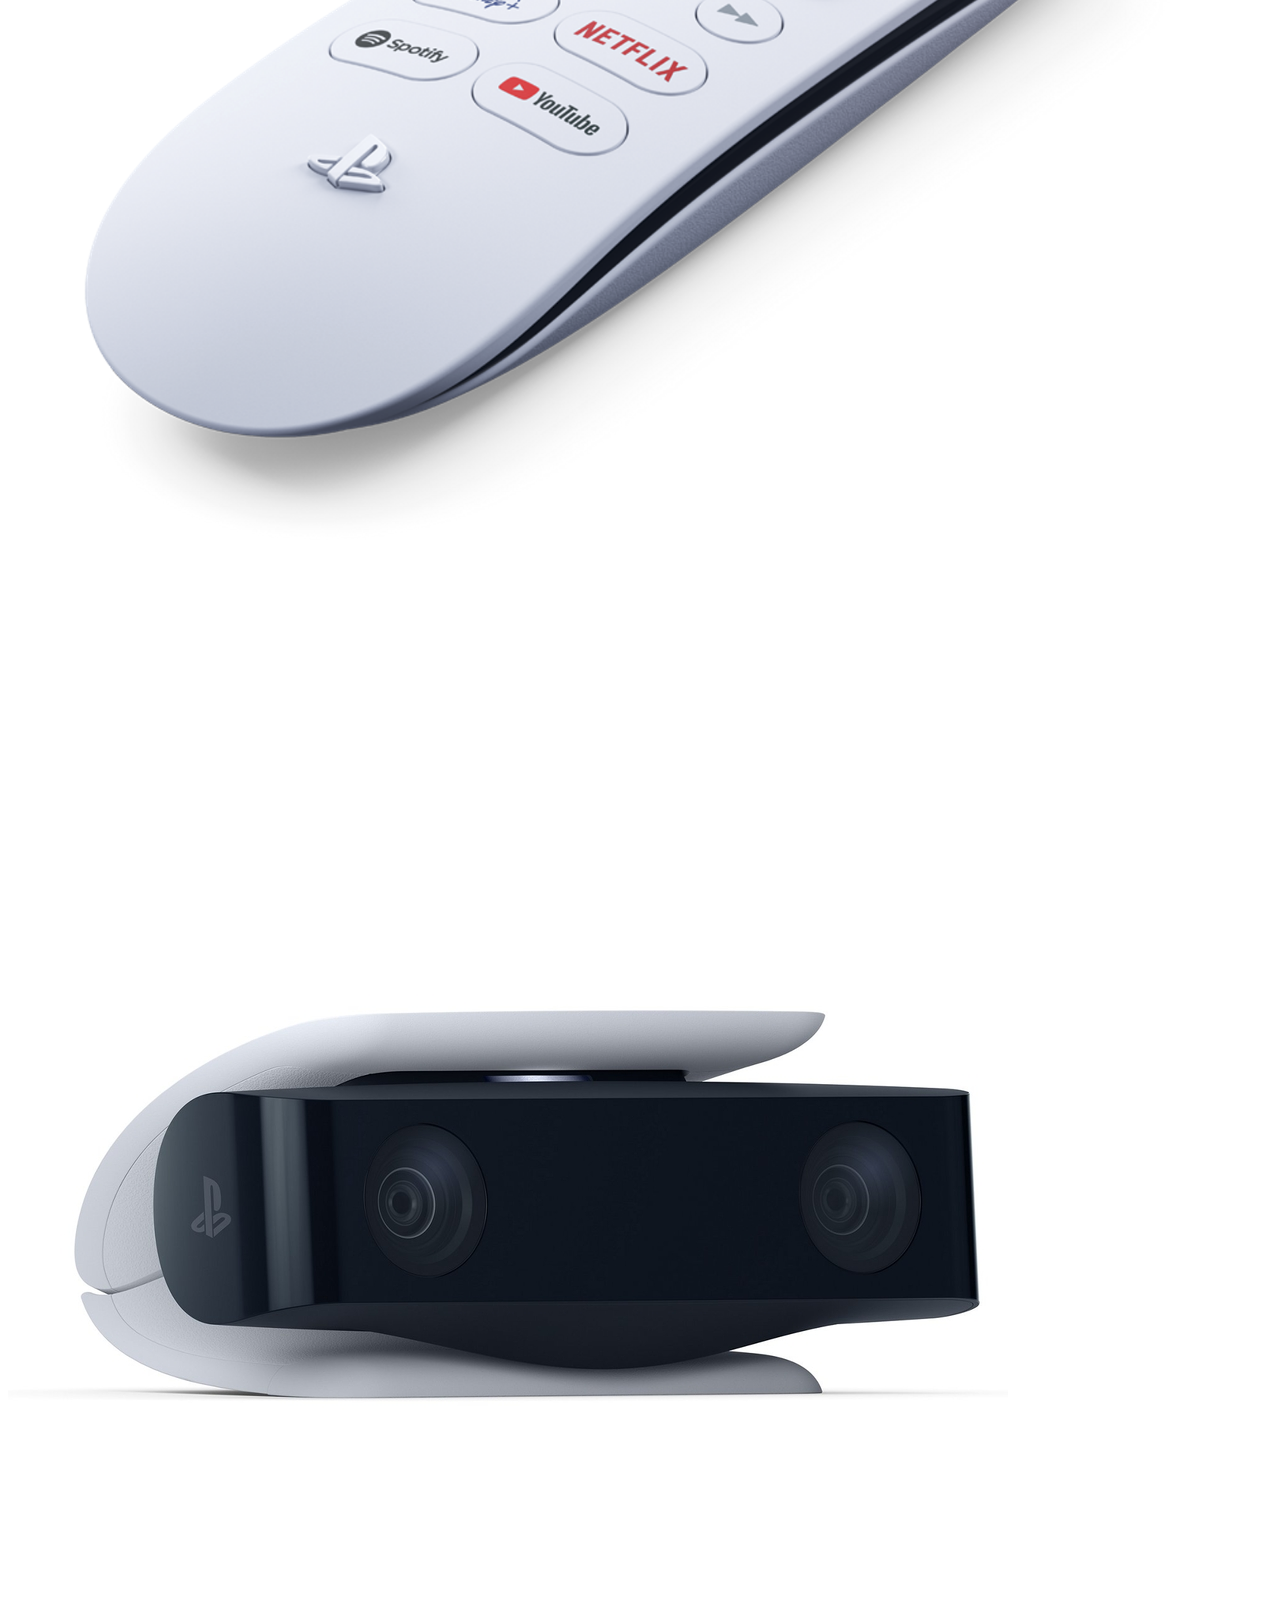
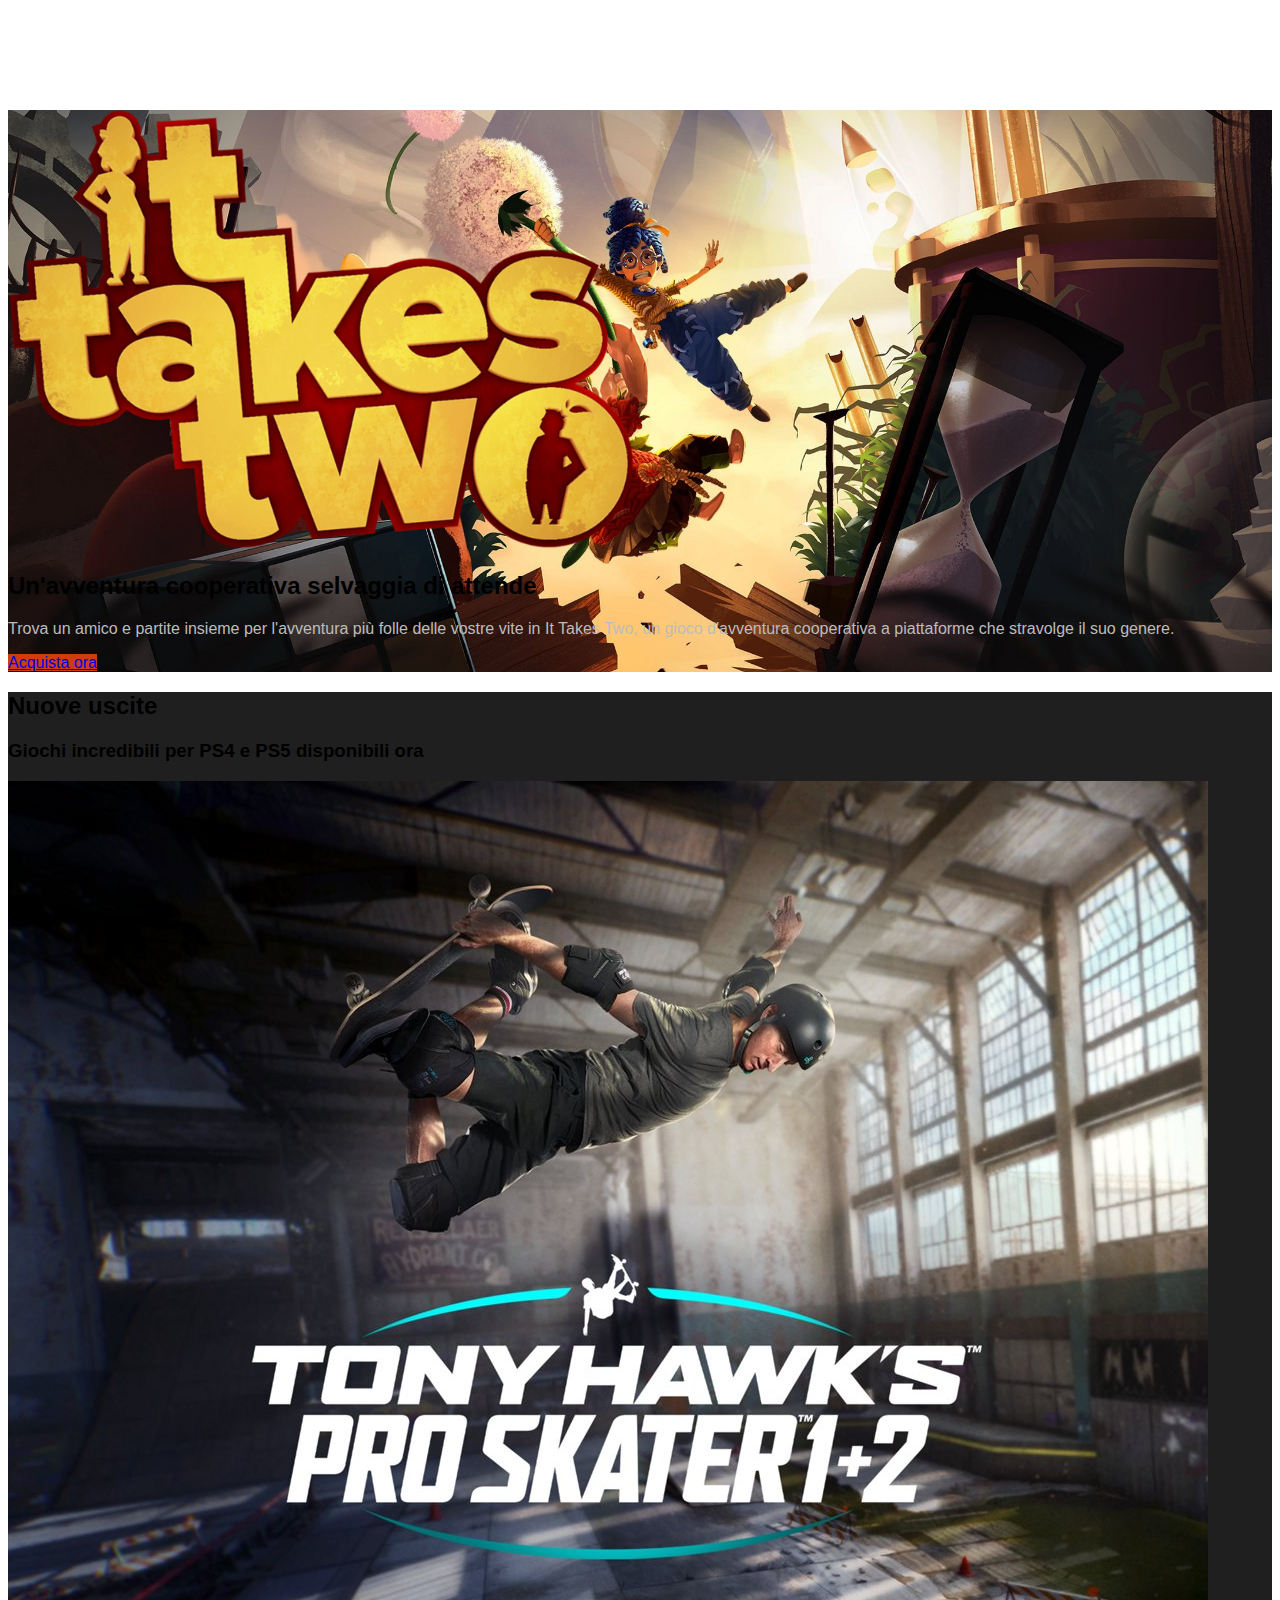
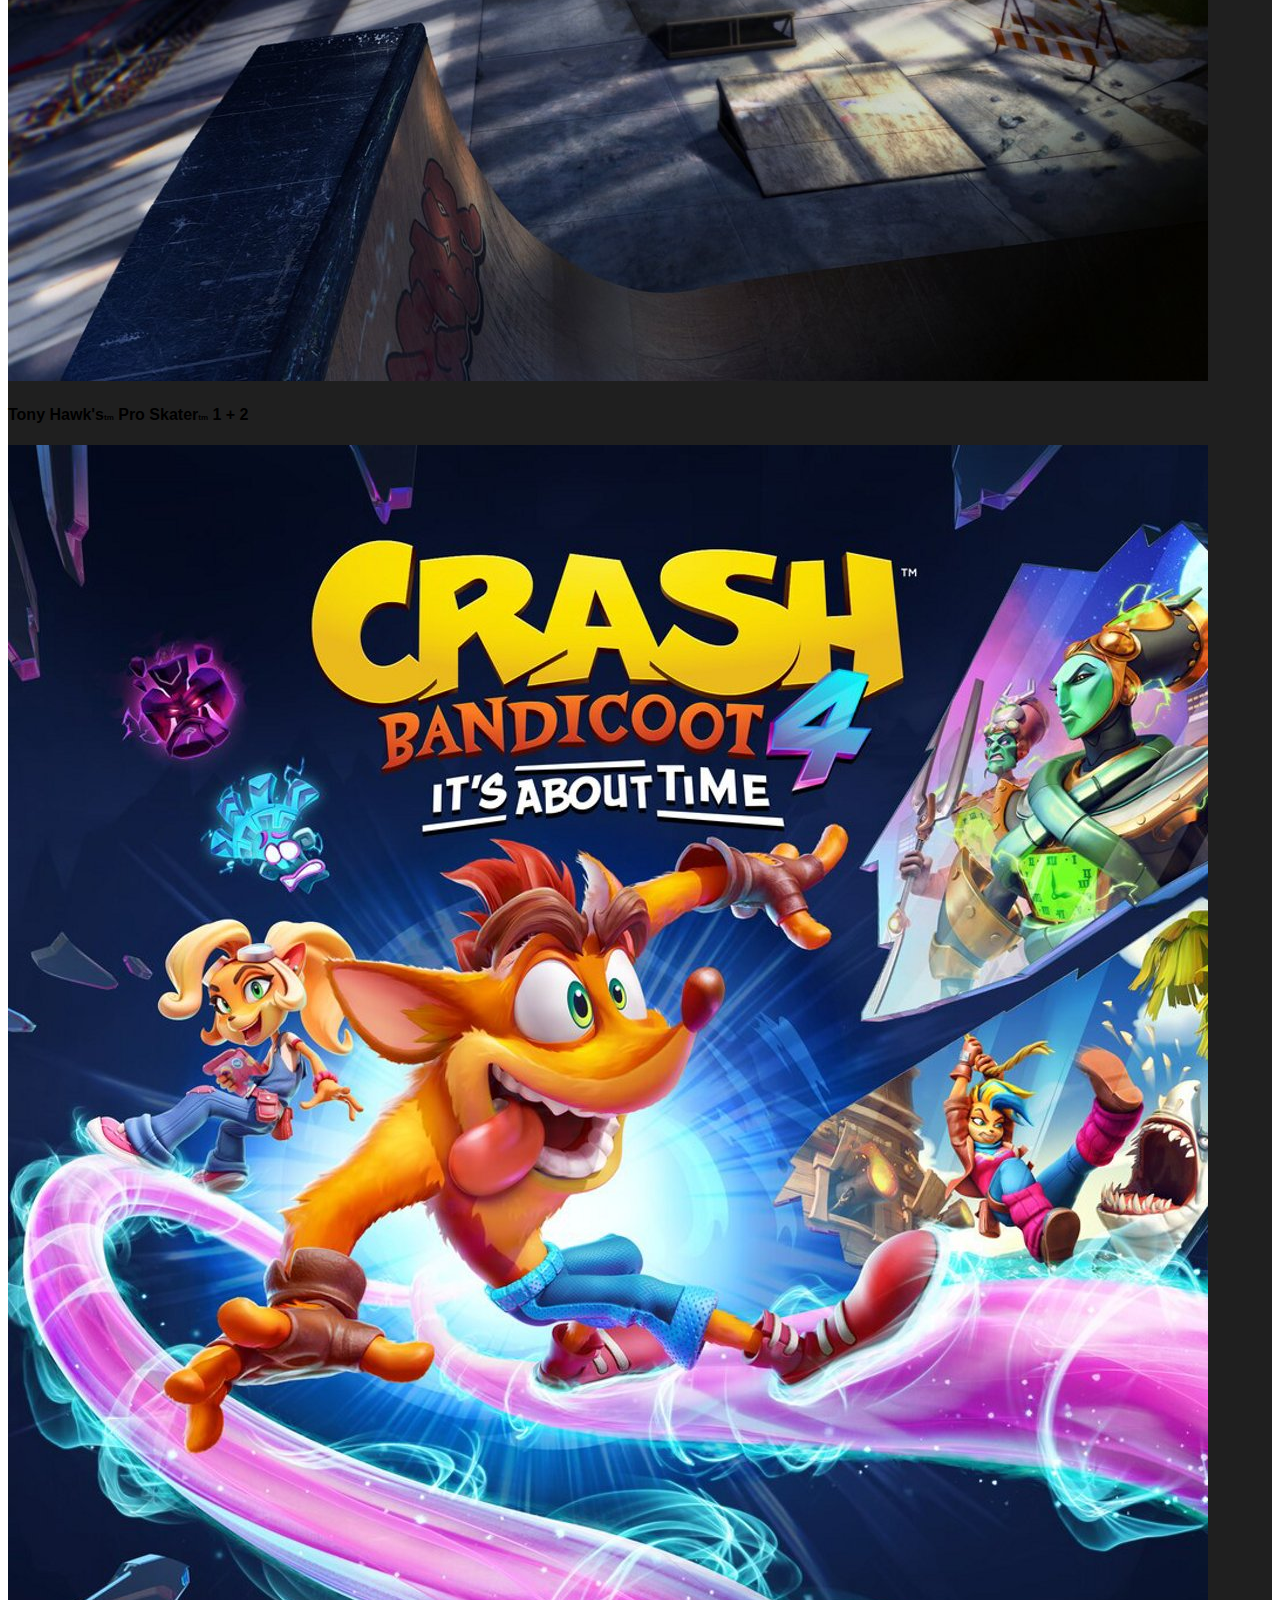
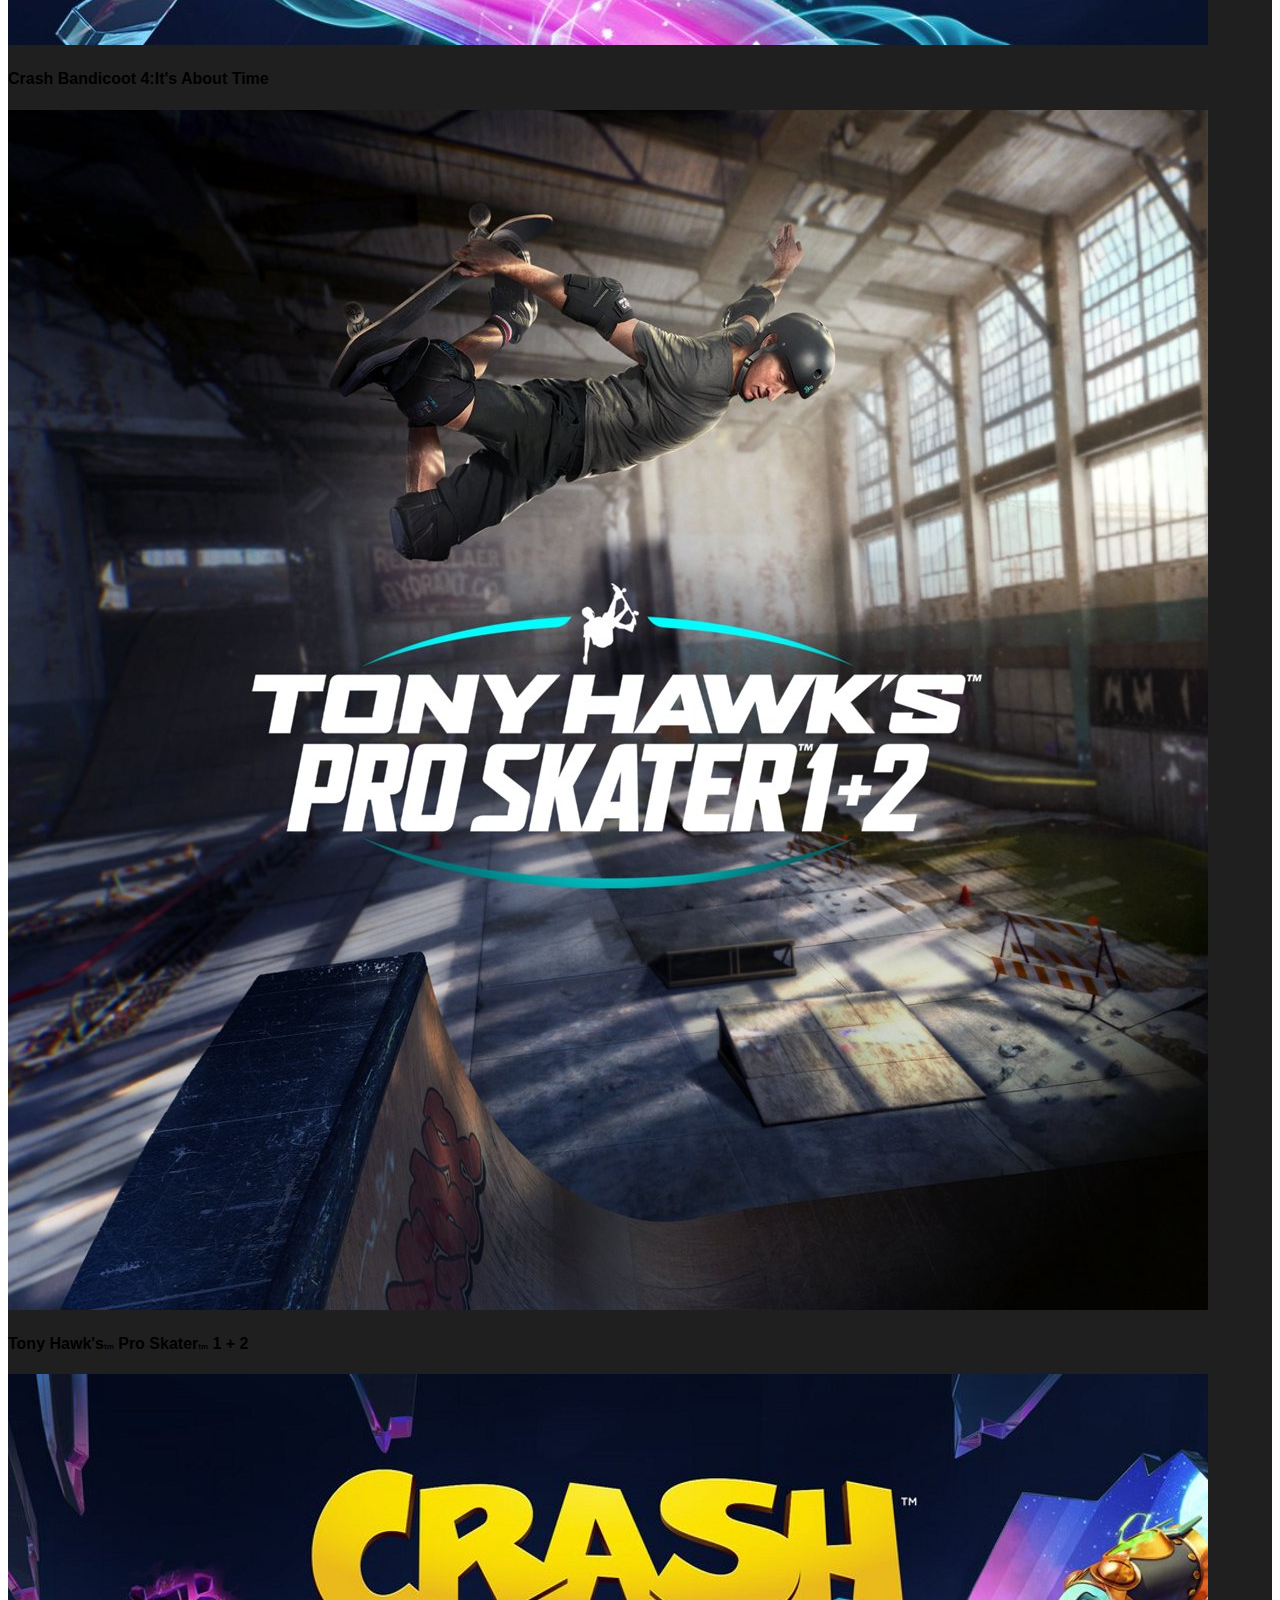
==== commit 71f3adfe: "add main section: playstation_now" ====
--- a/index.html
+++ b/index.html
@@ -290,27 +290,46 @@
                         <p class="text-dark py-4">Migliora la tua esperienza Playstation con l'accesso a multigiocatore online, giochi mensili, sconti esclusivi e altro ancora.</p>
                         <a href="#" class="btn btn-light rounded-pill text-primary">Esplora Playstation Plus</a>
                     </div>
+                    <div class="col-12 col-md-6 d_none">
+                        <img src="./assets/img/ps-plus-april-monthly-games-featured-image-block.png" alt="" id="monthly_game">
+                    </div>
+                </div>
+            </div>
+        </section>
+        <!-- /.section playstation_plus -->
+
+        <section class="discount py-5">
+            <div class="container">
+                <h2 class="text-center">Nuovi sconti sul PlayStation Store</h2>
+                <p class="text-center pt-3 pb-5">Sconti pazzeschi, collezioni curate e saldi stagionali su PS5, PS4 e PS VR, tutti in un unico posto.</p>
+                <div class="row g-4">
+                    <div class="col-12 col-md-4">
+                        <img src="./assets/img/playstation-store-games-under-20-spotlight.jpg" alt="">
+                    </div>
+                    <div class="col-12 col-md-4">
+                        <img src="./assets/img/playstation-store-golden-week-sale-spotlight.jpg" alt="">
+                    </div>
+                    <div class="col-12 col-md-4">
+                        <img src="./assets/img/playstation-store-free-to-play-spotlight.png" alt="">
+                    </div>
+                </div>
+            </div>
+        </section>
+        <!-- /.discount -->
+
+        <section class="playstation_now">
+            <div class="container">
+                <div class="row">
                     <div class="col-12 col-md-6">
-                        <img src="./assets/img/ps-plus-april-monthly-games-featured-image-block.png" alt="" id="monthly_games">
-                    </div>
-                </div>
-            </div>
-        </section>
-        <!-- /.section playstation_plus -->
-
-        <section class="discount py-2">
-            <div class="container">
-                <div class="row">
-                    <div class="col-12 col-md-4"></div>
-                    <div class="col-12 col-md-4"></div>
-                    <div class="col-12 col-md-4"></div>
-                </div>
-            </div>
-        </section>
-        <!-- /.discount -->
-
-        <section class="call_to_action">
-            <div class="container"></div>
+                        <img src="./assets/img/ps-now-logo-two-column.png" alt="" id="logo_plus">
+                        <p class="text-white py-4">Ottieni l'accesso immediato a una vastissima raccolta di oltre 800 giochi per PS4, PS3 e PS2 o PC Windows, con nuovi titoli aggiunti ogni mese.</p>
+                        <a href="#" class="btn btn-light rounded-pill text-dark">Esplora Playstation Now</a>
+                    </div>
+                    <div class="col-12 col-md-6 d_none">
+                        <img src="./assets/img/ps-now-april-featured-image-block.png" alt="">
+                    </div>
+                </div>
+            </div>
         </section>
         <!-- /.call_to_action -->
 
--- a/assets/css/style.css
+++ b/assets/css/style.css
@@ -2,8 +2,9 @@
 
 :root{
     --clr-primary:#2D64E6;
+    --clr-primary-dark:#161C3B;
     --clr-smoke-dark:#1F1F1F;
-    --clr-smoke-light:#727272;
+    --clr-smoke-light:#BEBCBB;
     --clr-bg-smoke:#D9DADC;
     --clr-dark-shade:#1E1E1E;
     --clr-dark:#040404;
@@ -39,10 +40,10 @@
 .buy{
     background-color: var(--clr-buy);
 }
+.d_none{
+    display: none;
+}
 /* #endregion utilities */
-
-
-
 
 /* #region debug */
 .debug header{
@@ -126,9 +127,7 @@
 section.playstation_plus{
     background-color: var(--clr-smoke-light);
 }
-.playstation_plus .row div:last-child{
-    display: none;
-}
+
 .playstation_plus .row div:first-child{
     padding-top:3rem;
     padding-bottom:3rem;
@@ -138,6 +137,15 @@
 }
 .playstation_plus .btn{
     background-color: var(--clr-bg-smoke);
+}
+/* /.playstation_plus */
+
+section.playstation_now{
+    background-color: var(--clr-primary-dark);
+}
+.playstation_now .row div:first-child{
+    padding-top:3rem;
+    padding-bottom:3rem;
 }
 /* #endregion main */
 
@@ -158,8 +166,15 @@
     .playstation_plus .row div:last-child{
         display: block;
     }
-    #monthly_games{
-        height:100%;
+    #monthly_game{
+        height: 100%;
+    }
+    .playstation_now .row div:last-child{
+        display: block;
+    }
+    .playstation_now .row div:first-of-type{
+        padding-top:1rem;
+        padding-bottom:1rem;
     }
 }
 
@@ -167,9 +182,15 @@
     .jumbotron img{
         width:35%;
     }
-    .playstation_plus .row div:first-of-type{
+    .playstation_plus .row div:first-child{
         padding-top:3rem;
         padding-bottom:3rem;
+    }
+    .playstation_plus .row, .playstation_now .row{
+        align-items: center;
+    }
+    #monthly_games{
+        display: block;
     }
 }
 
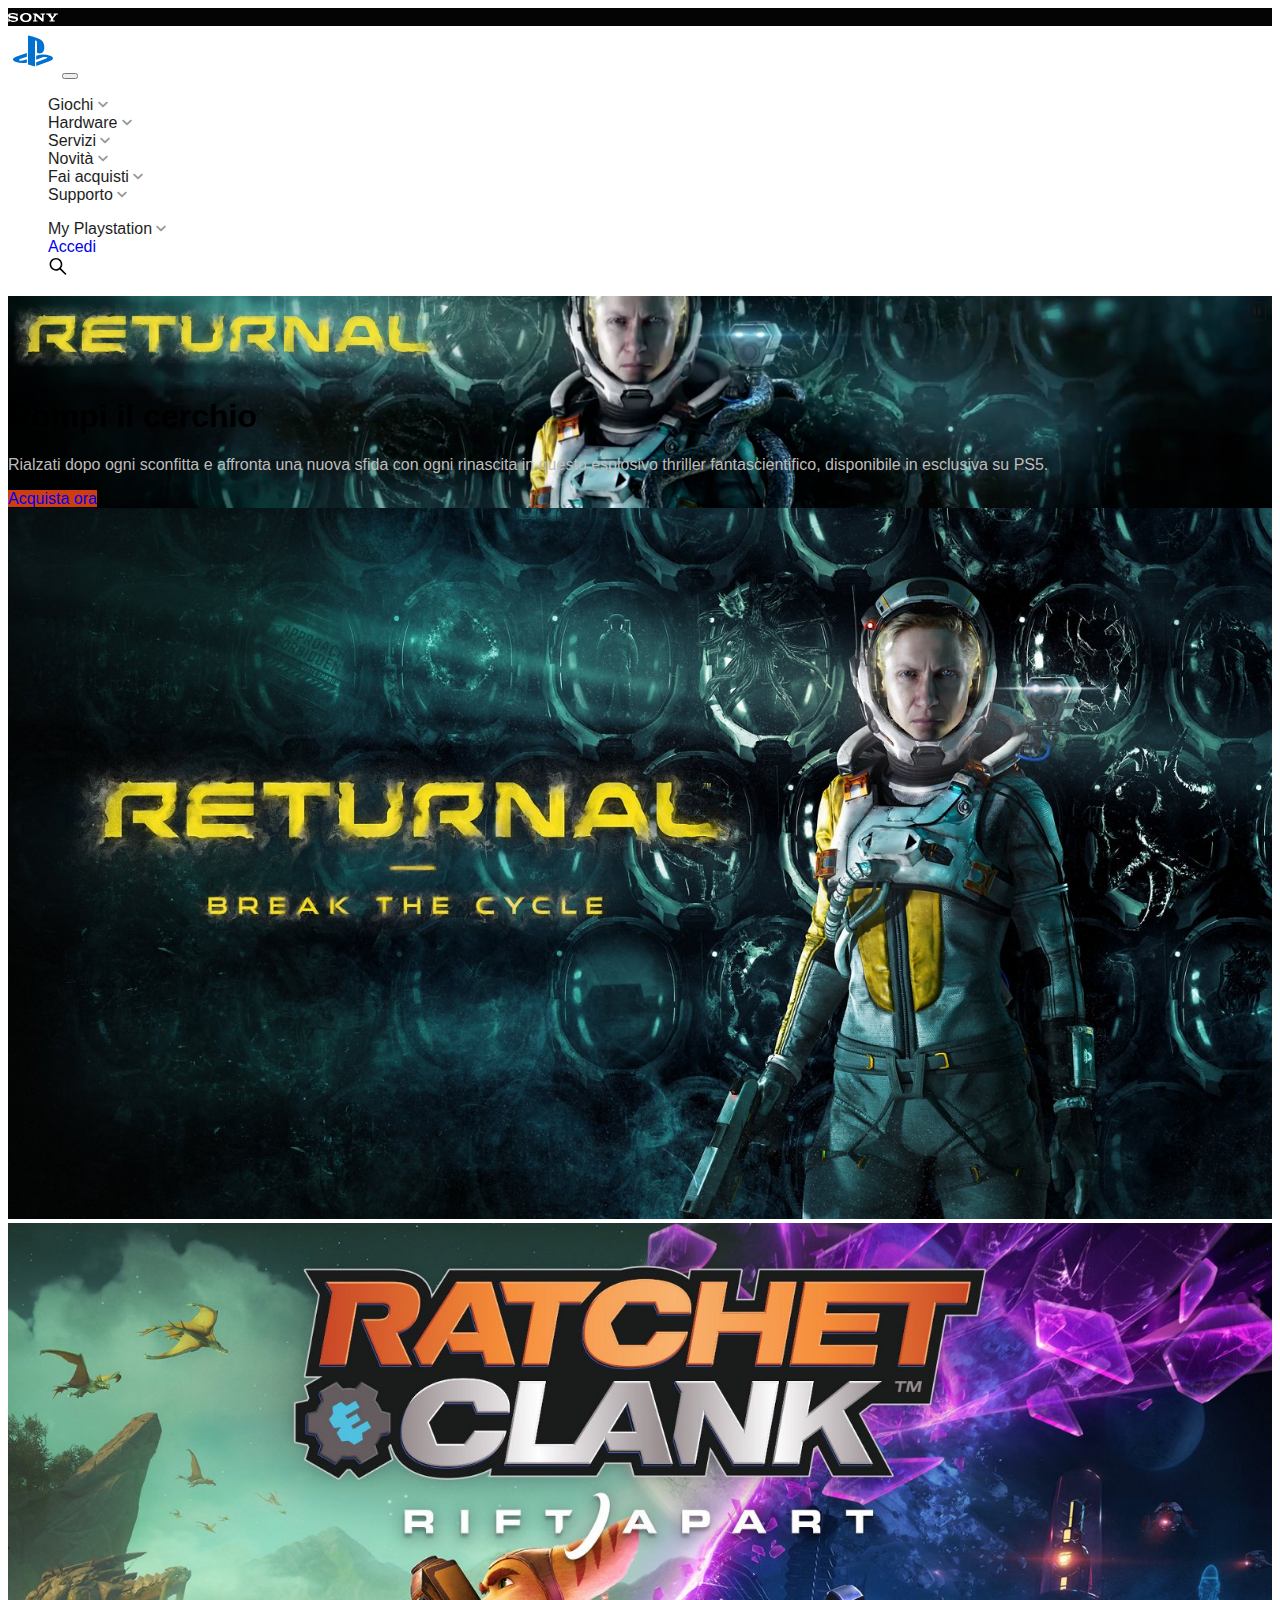
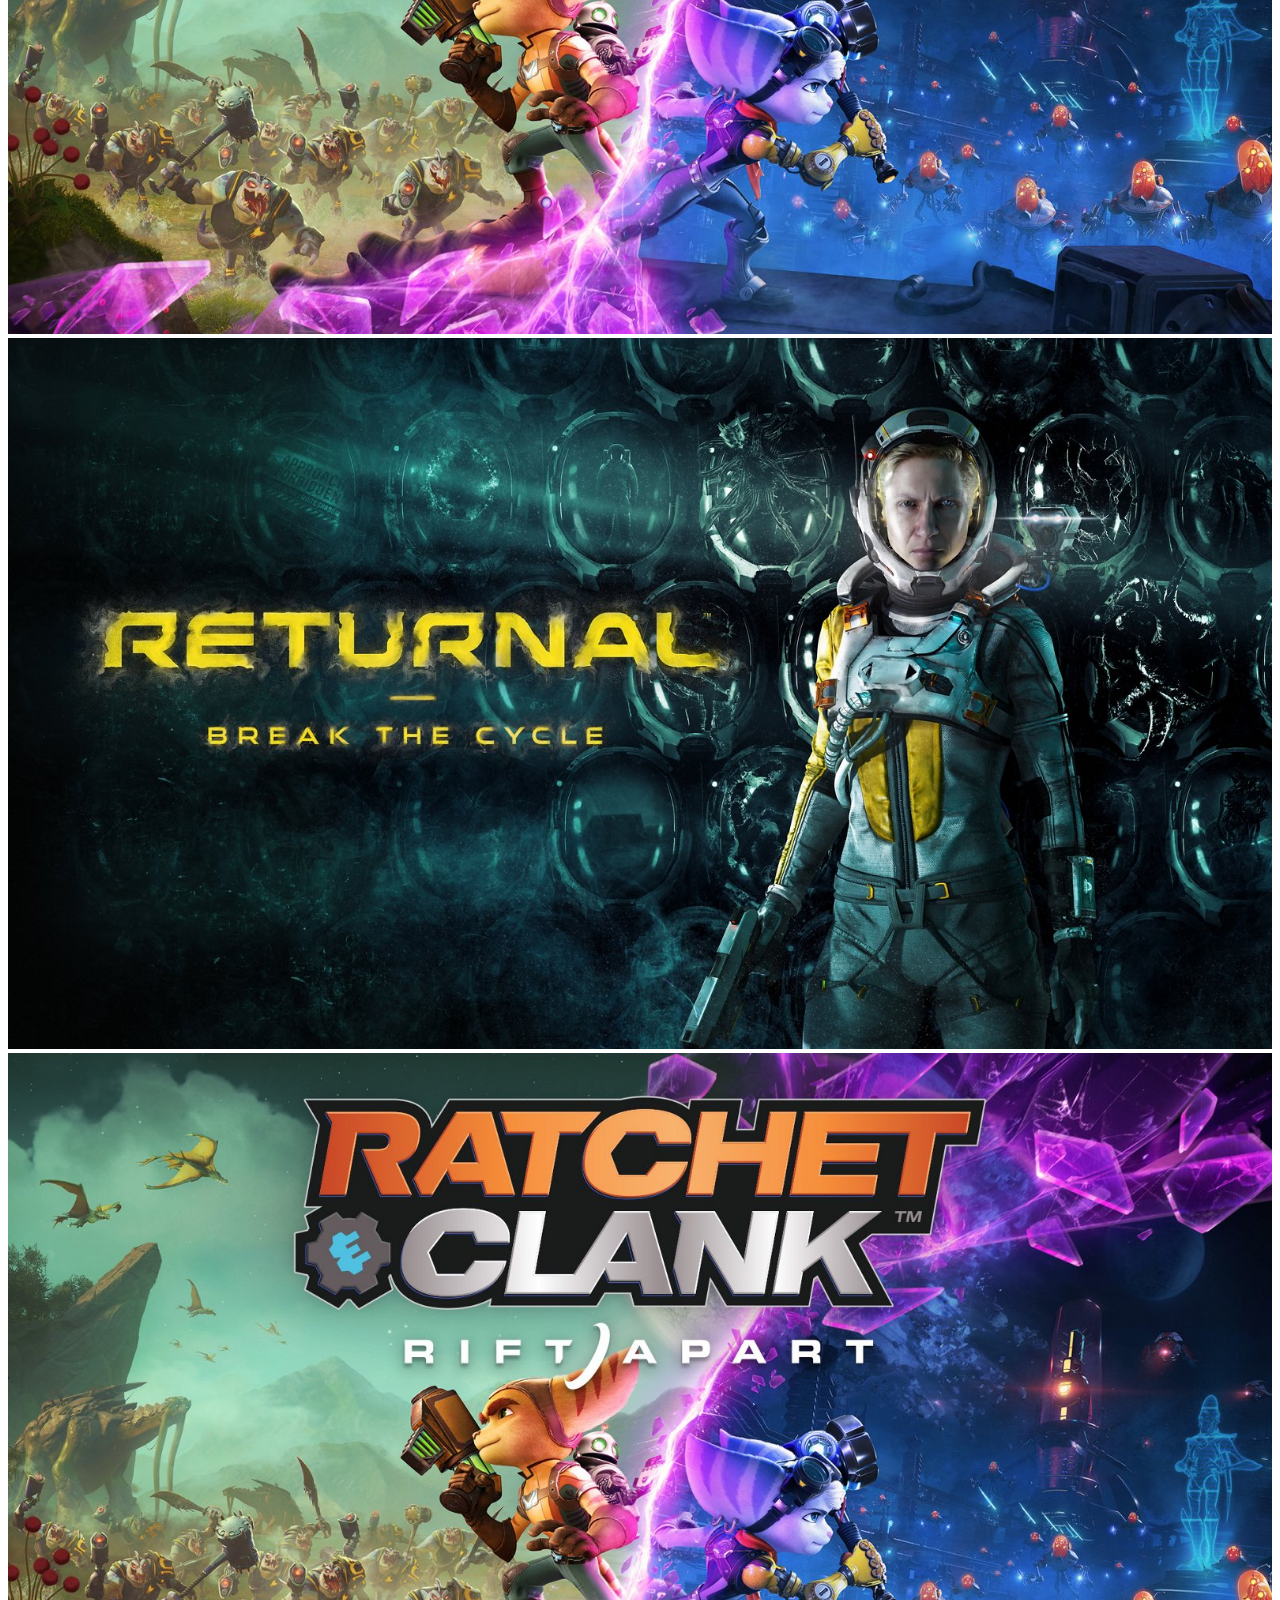
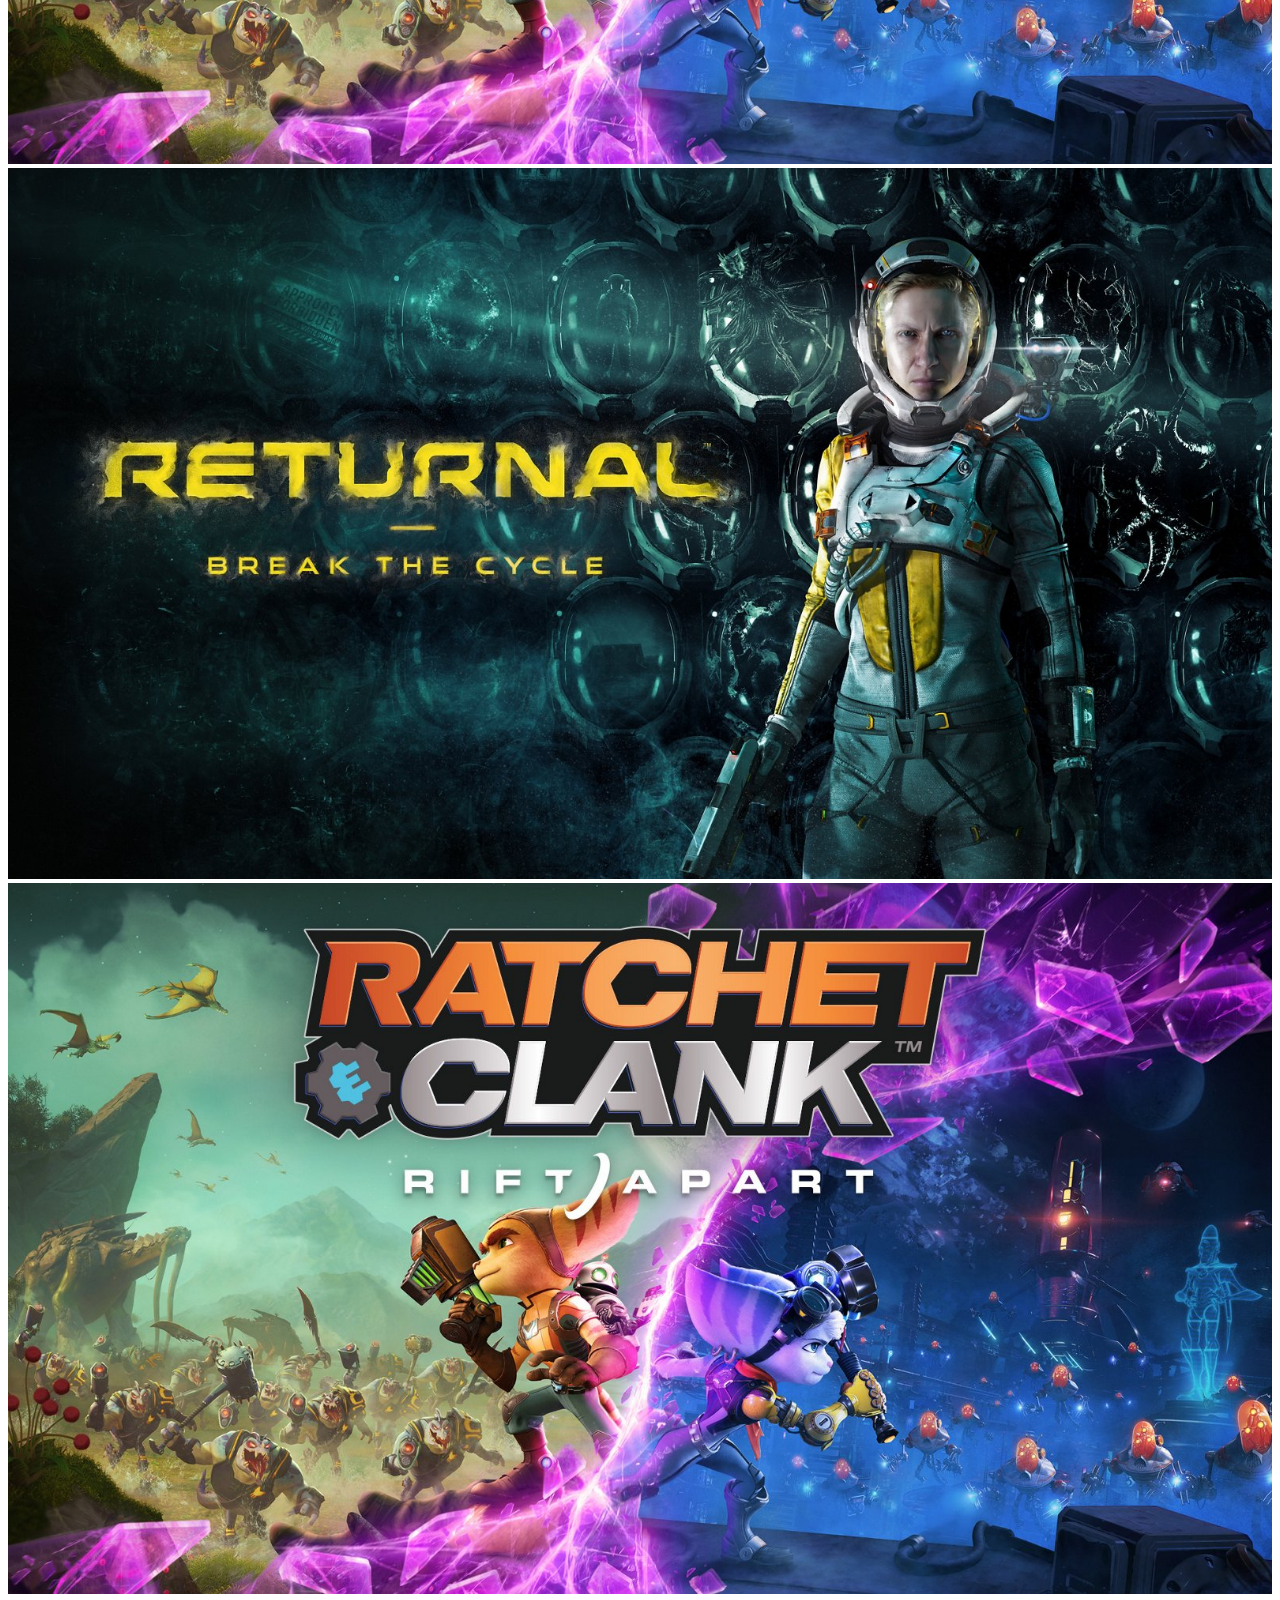
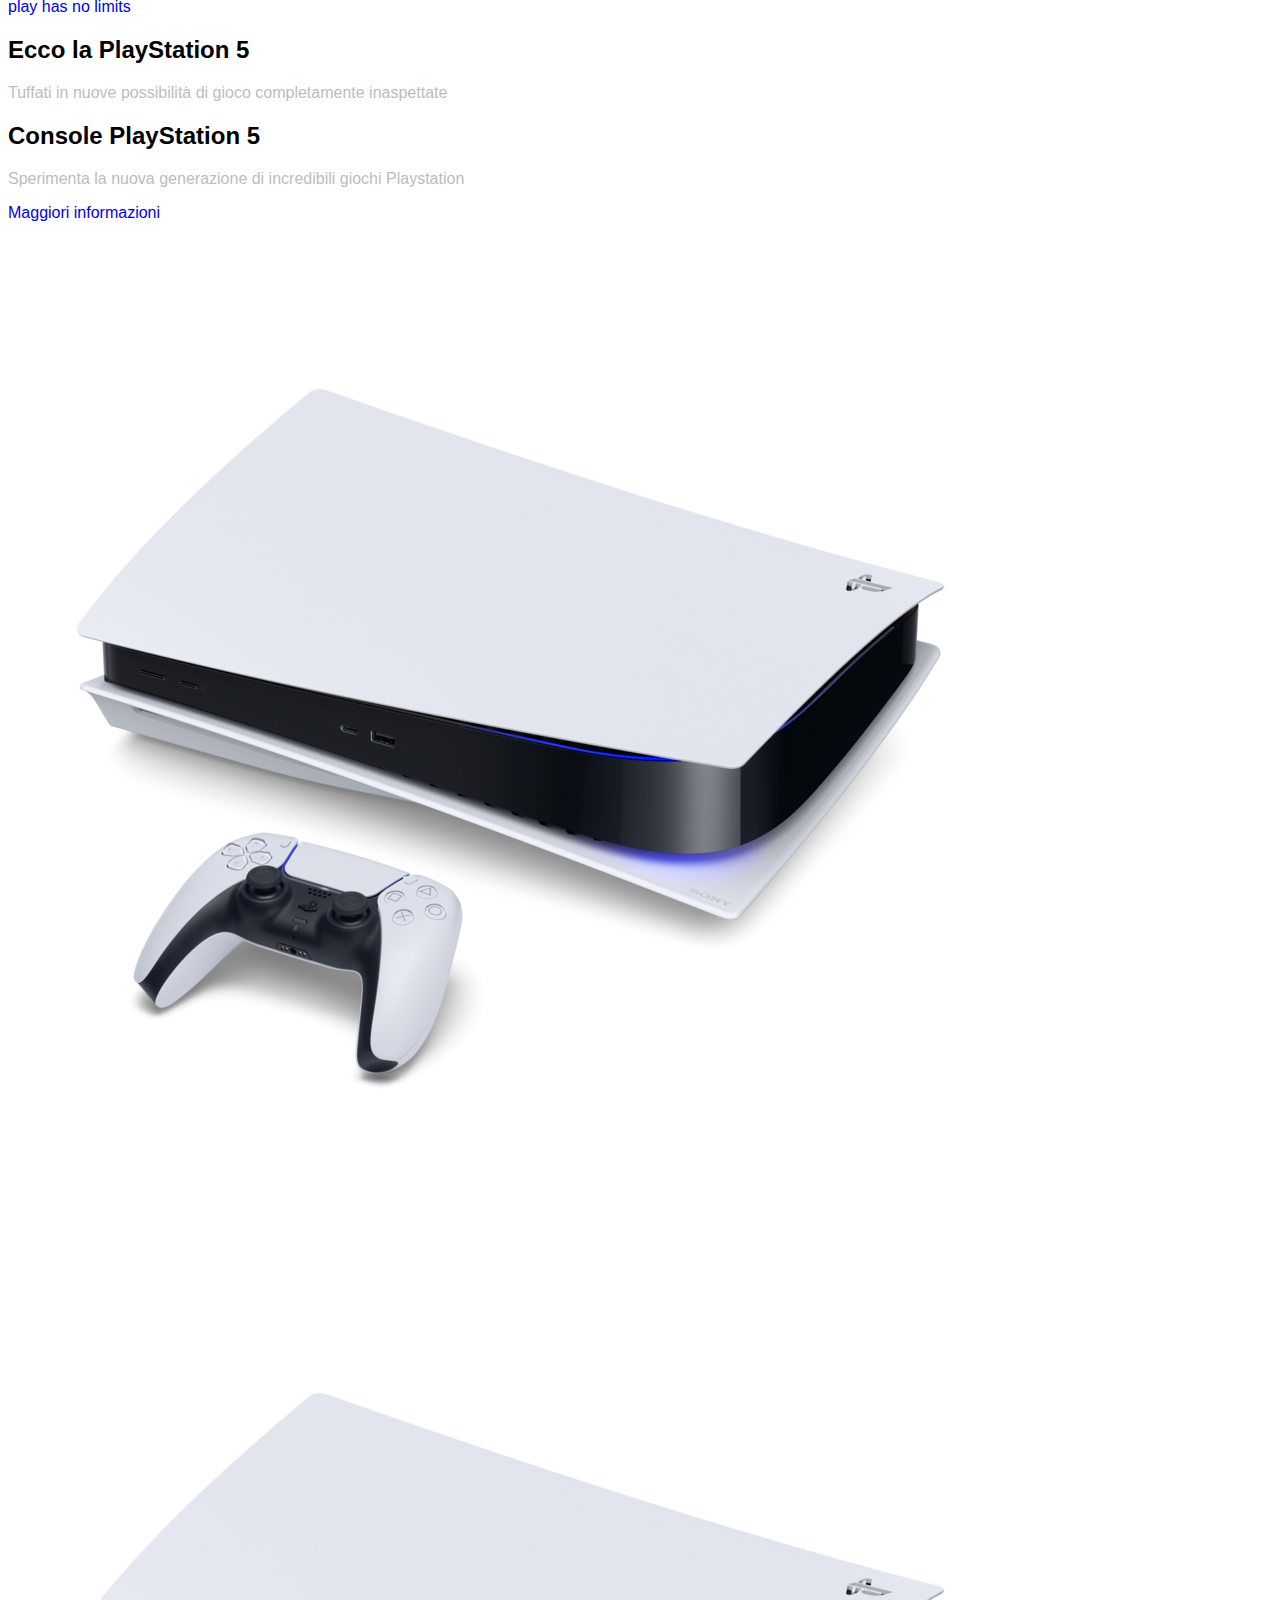
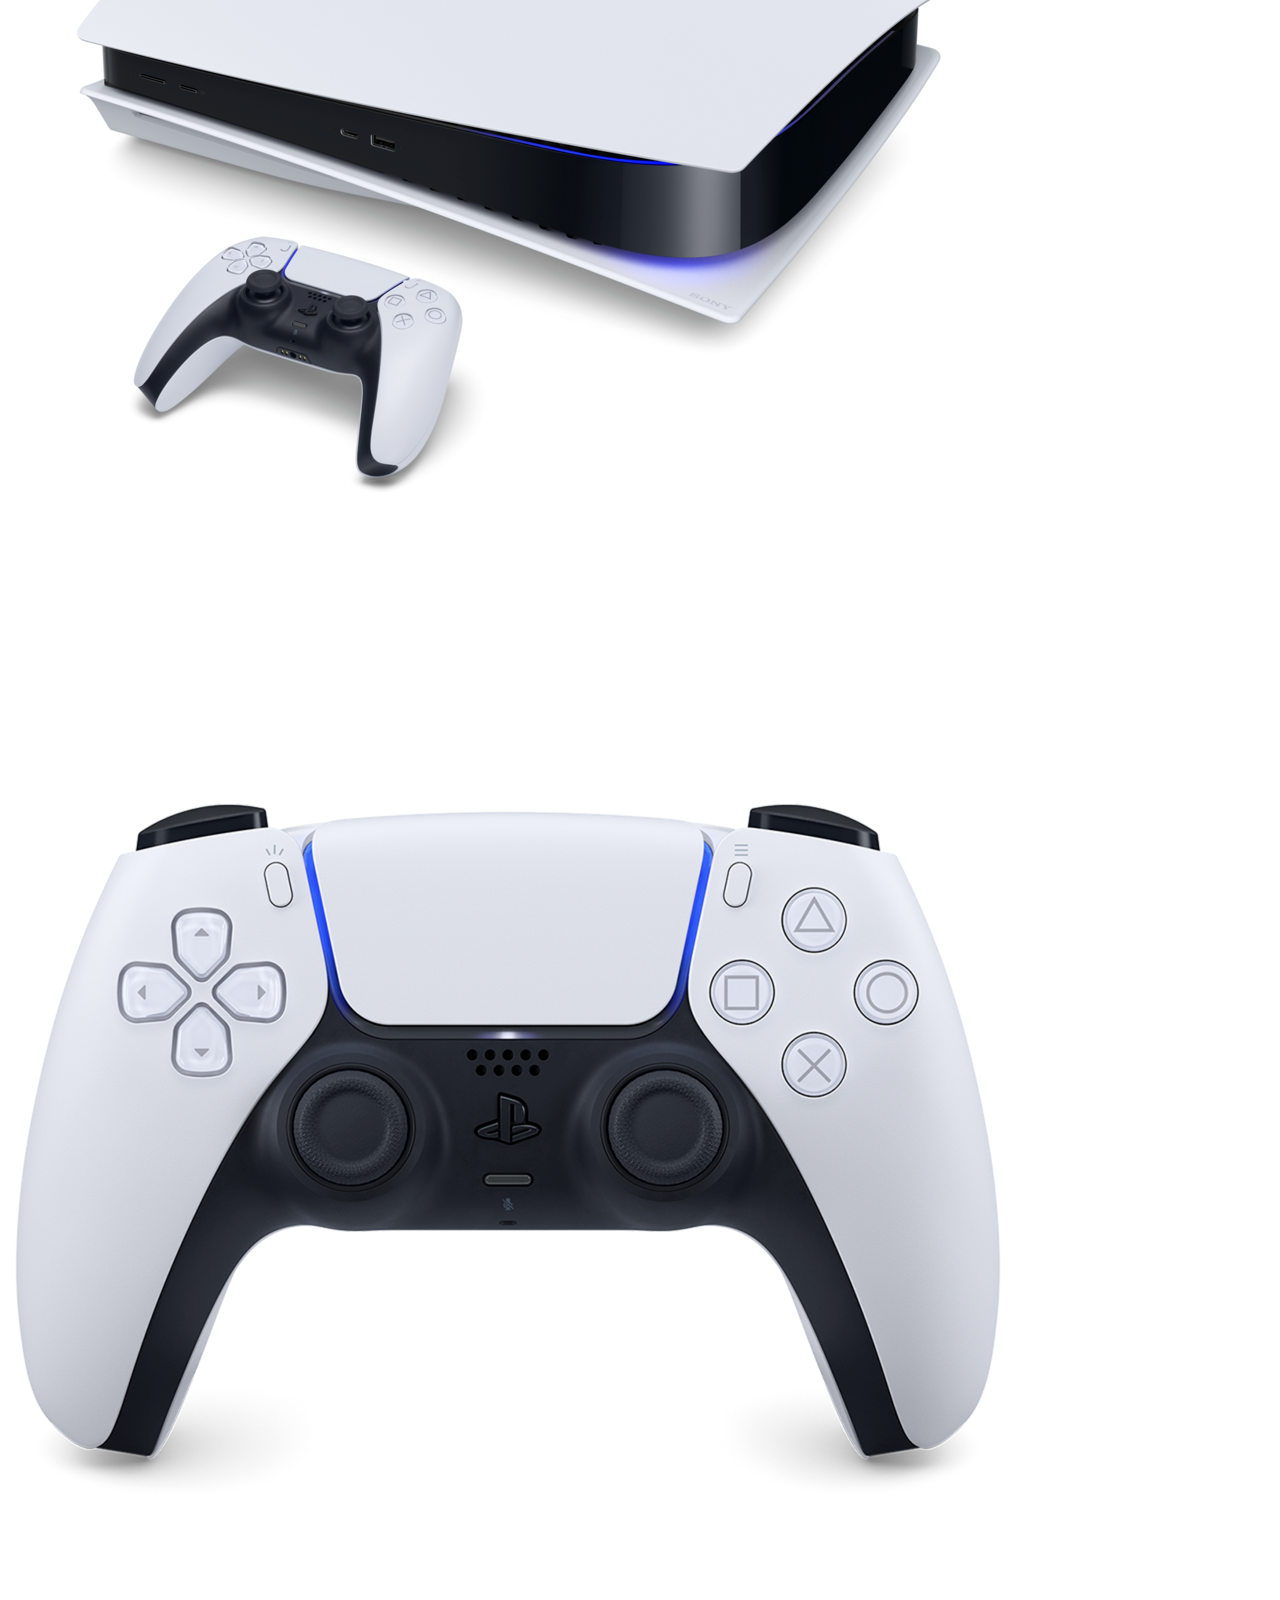
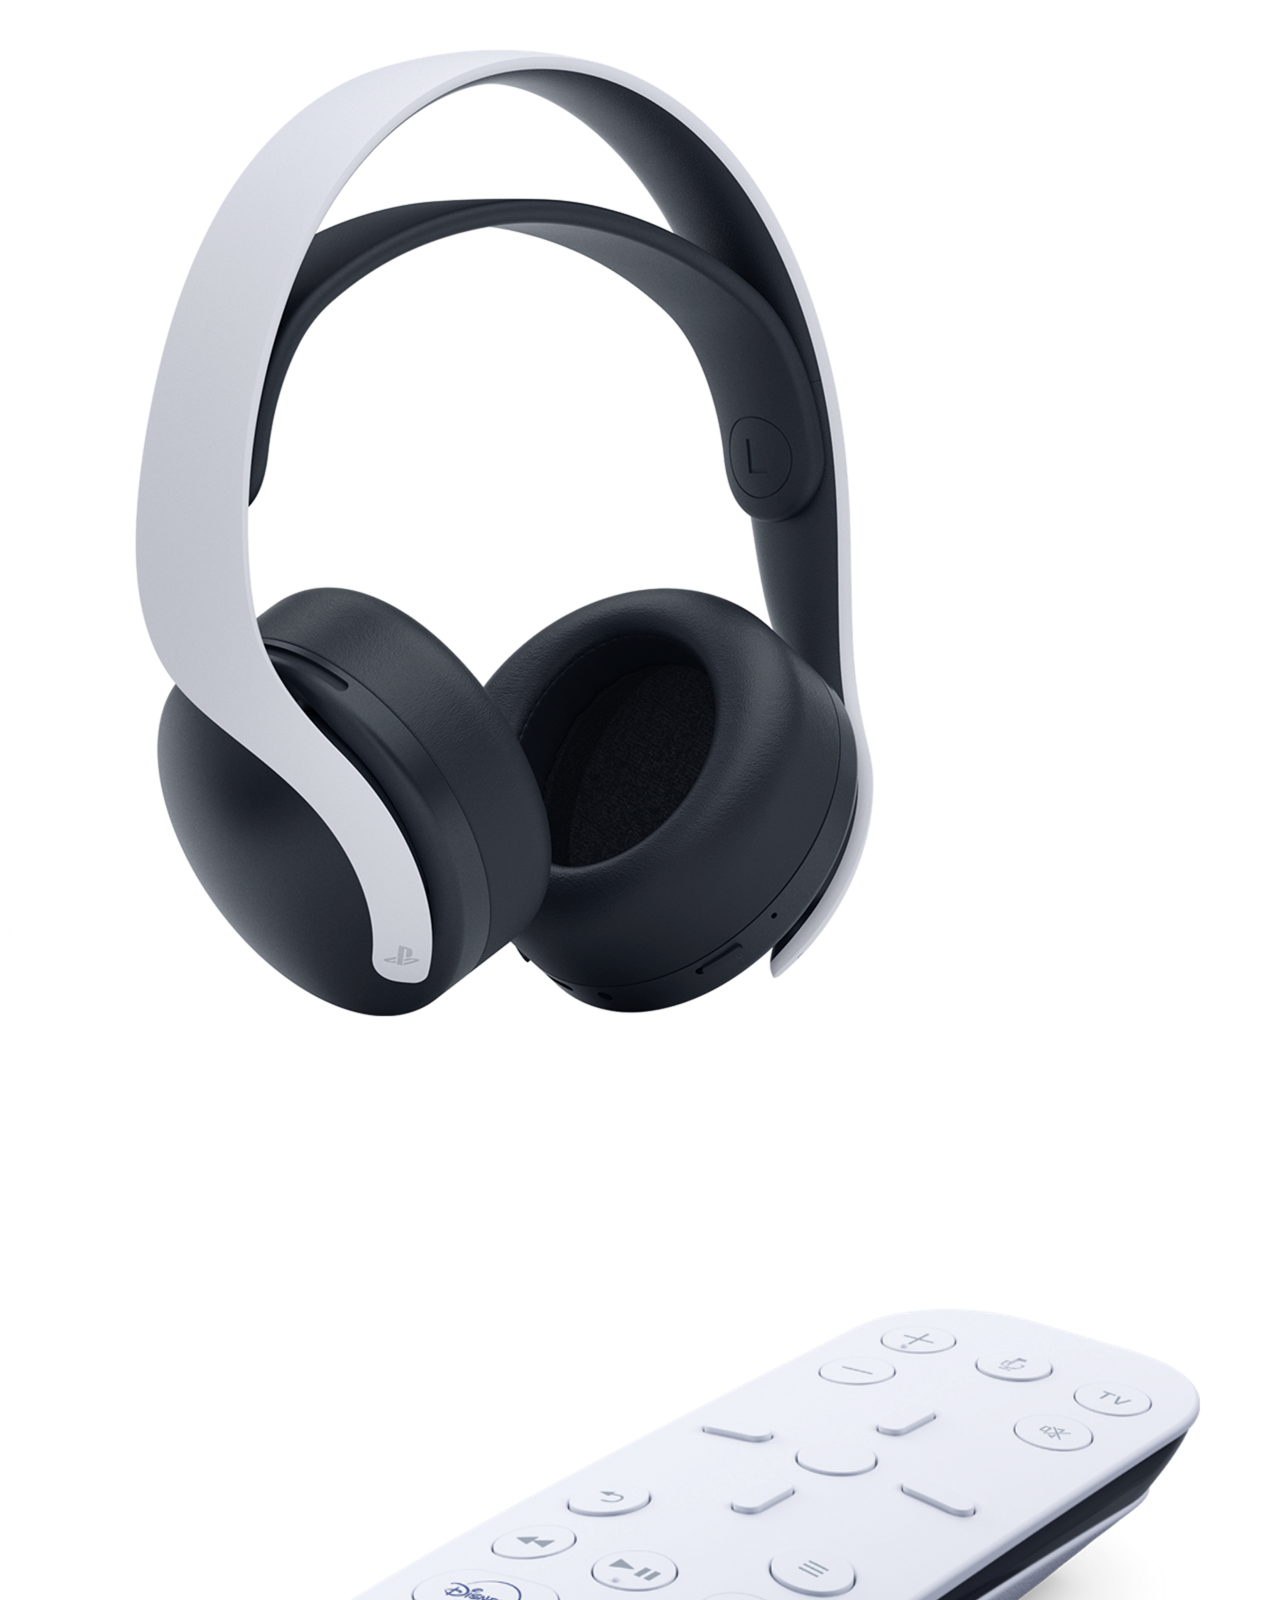
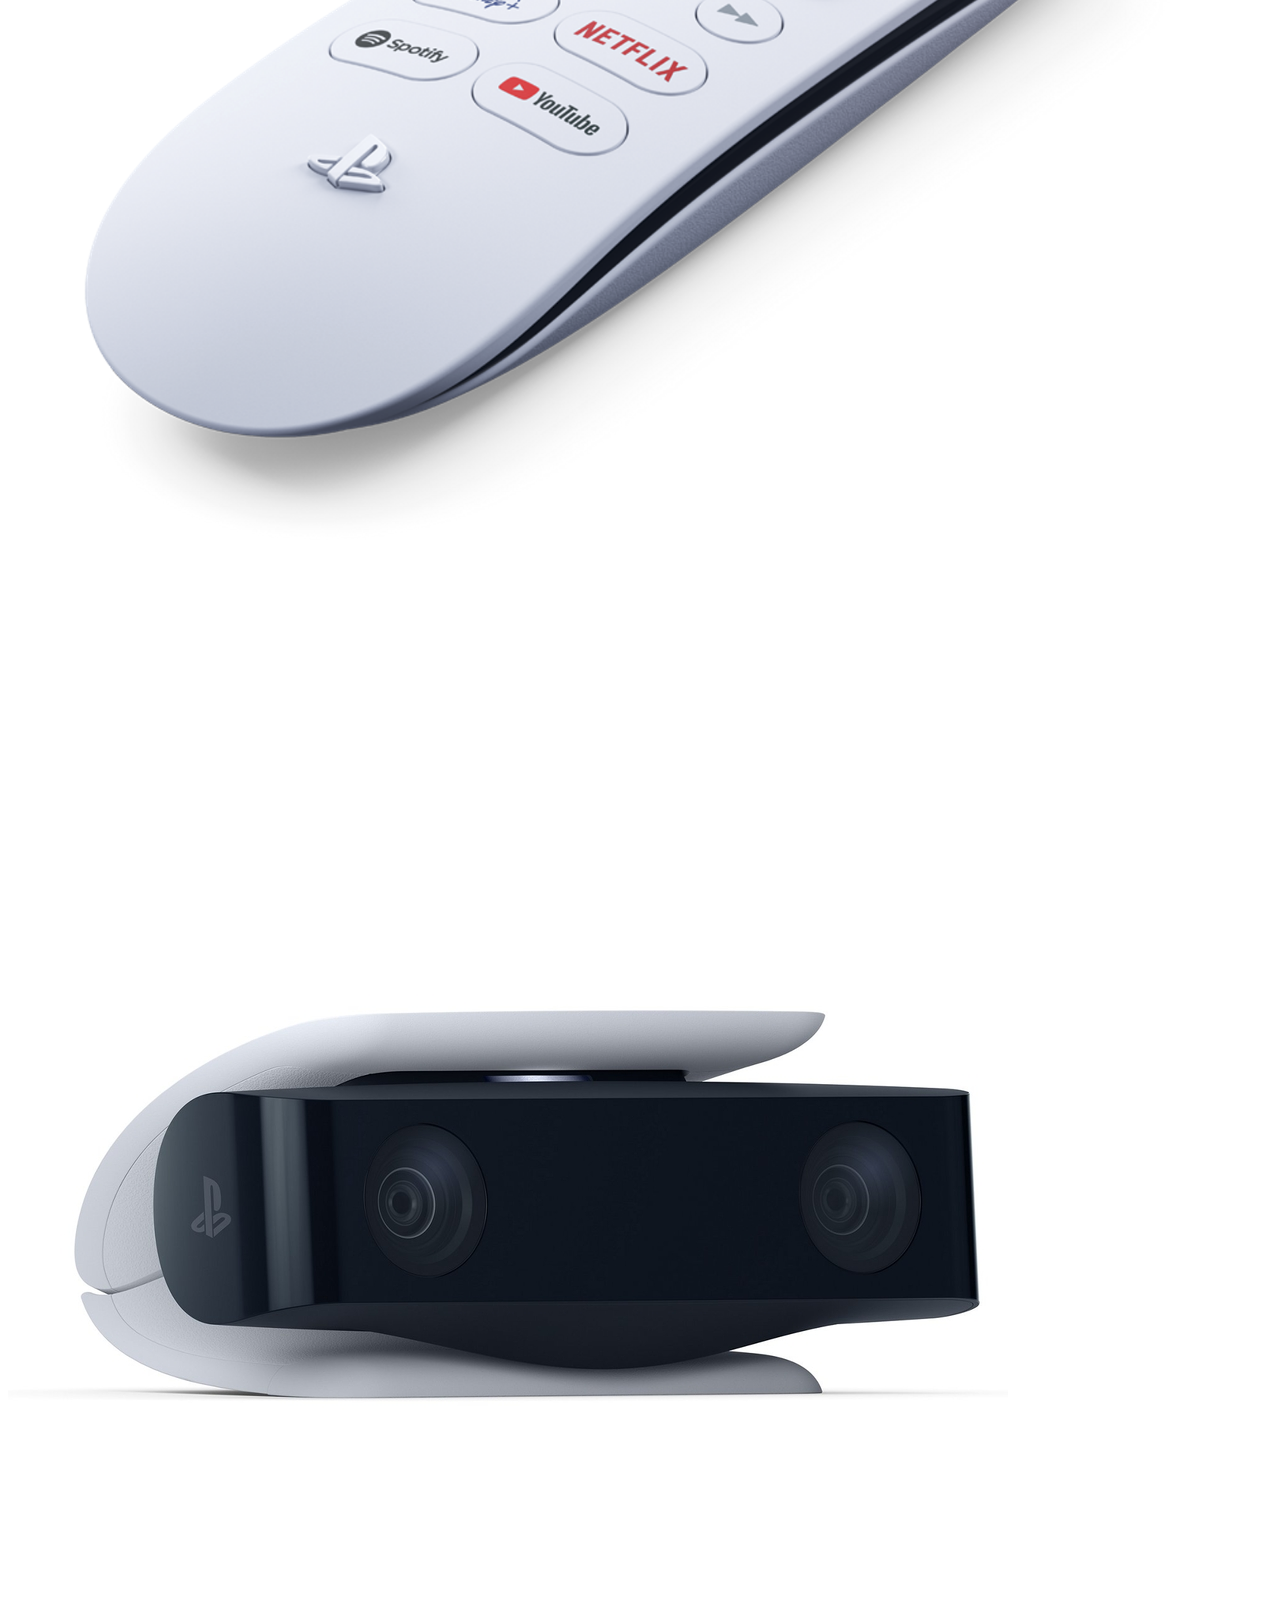
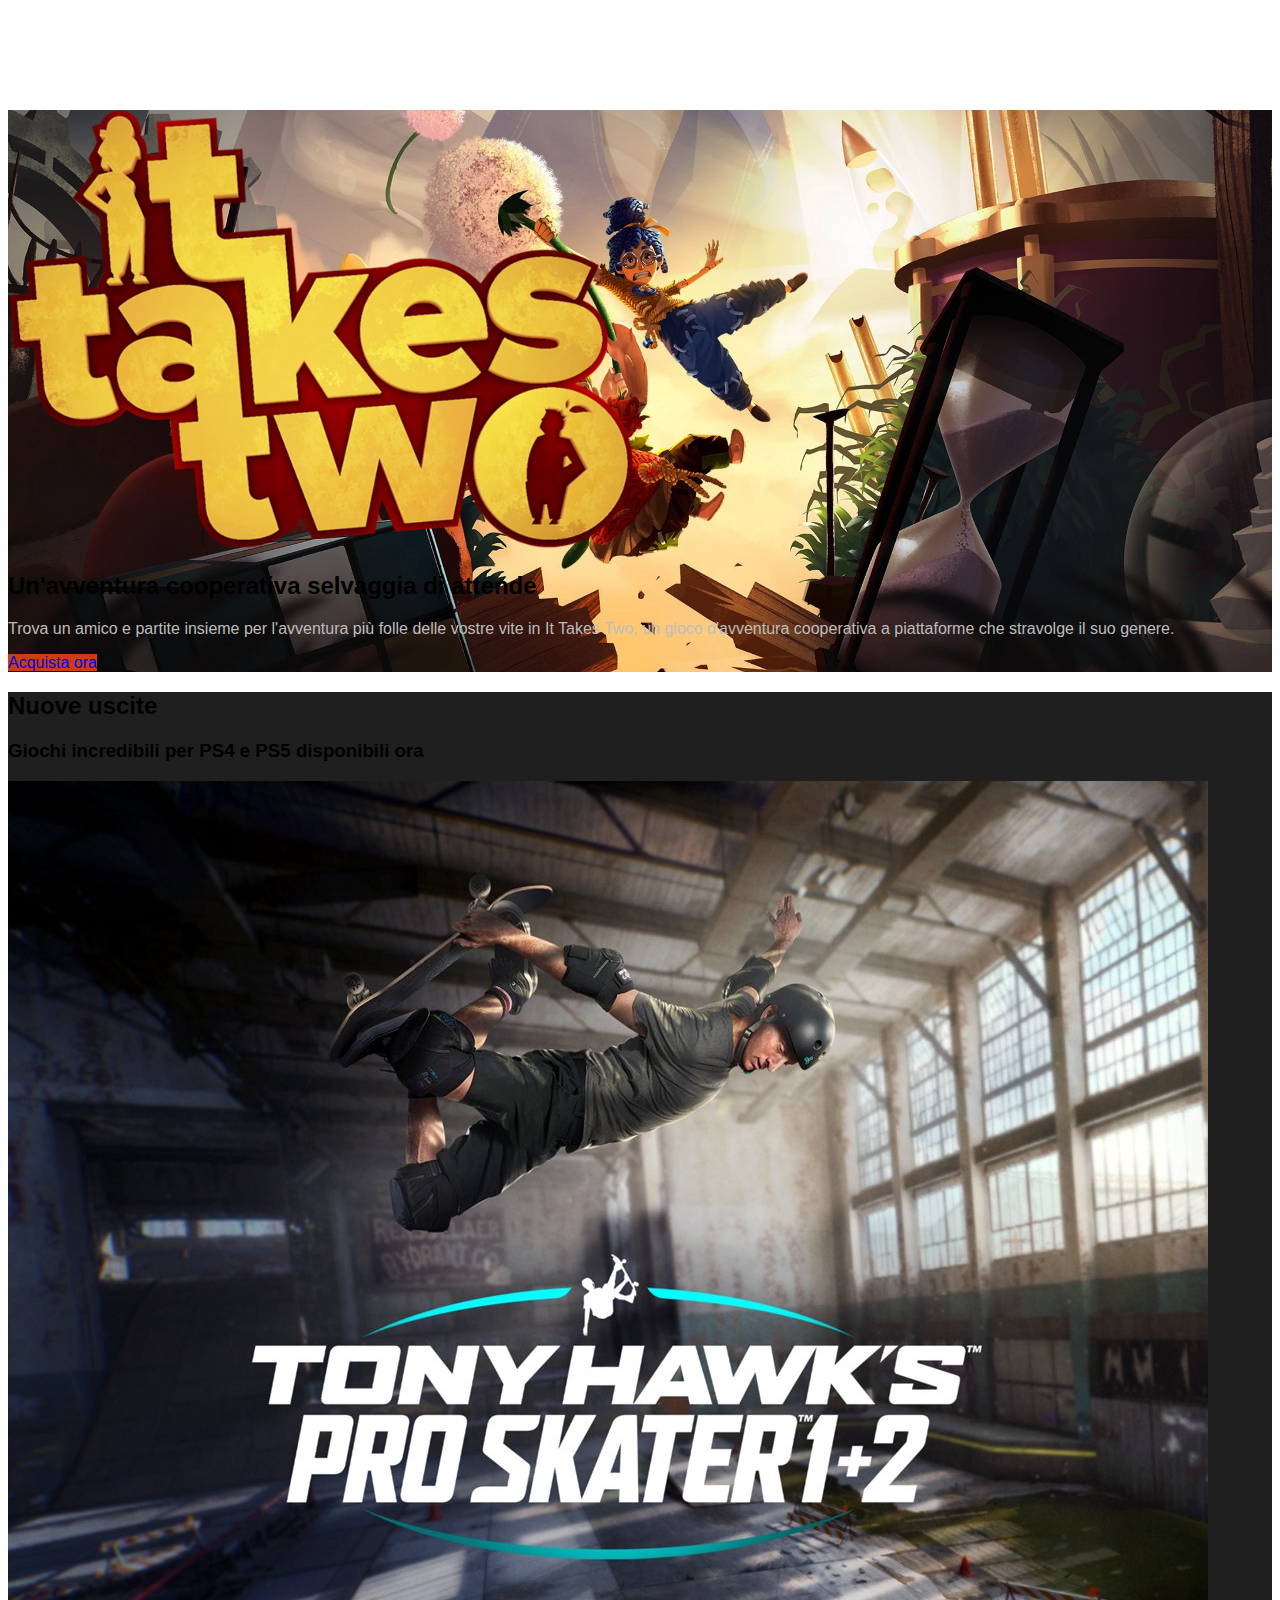
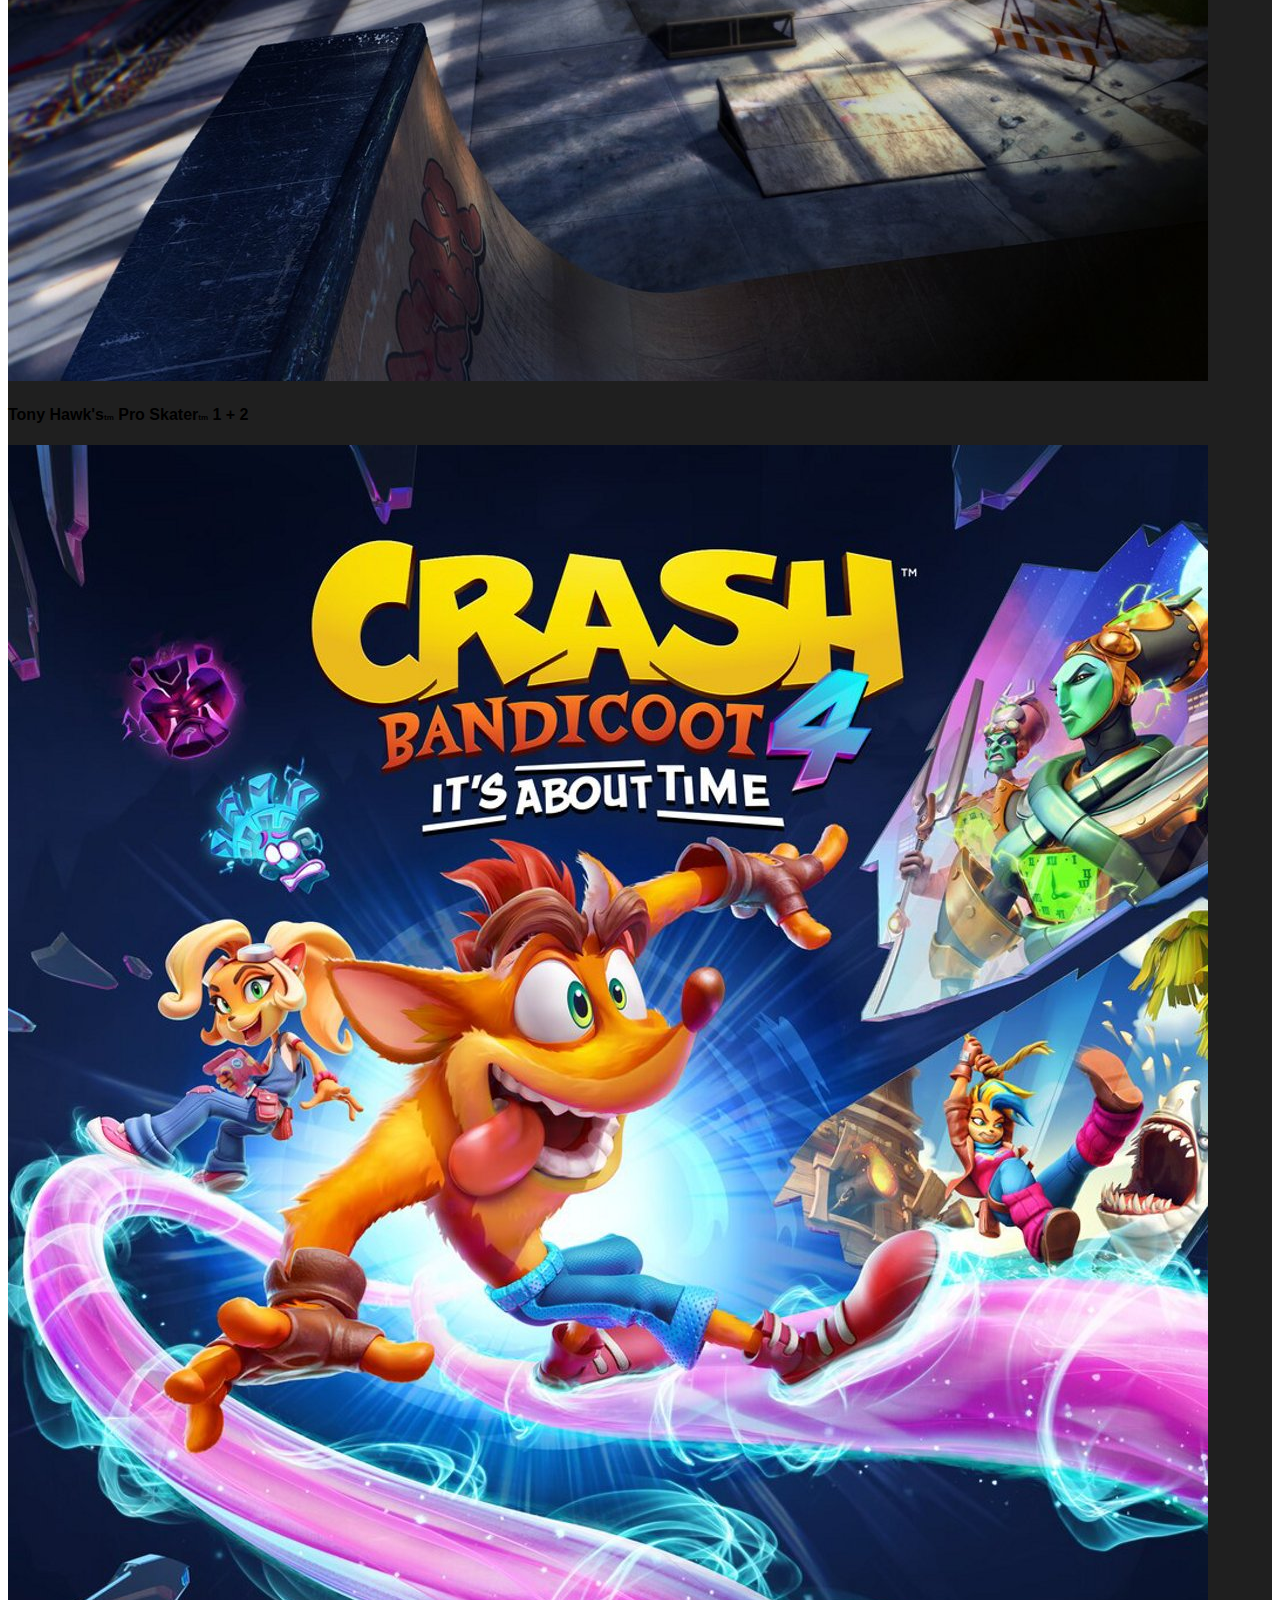
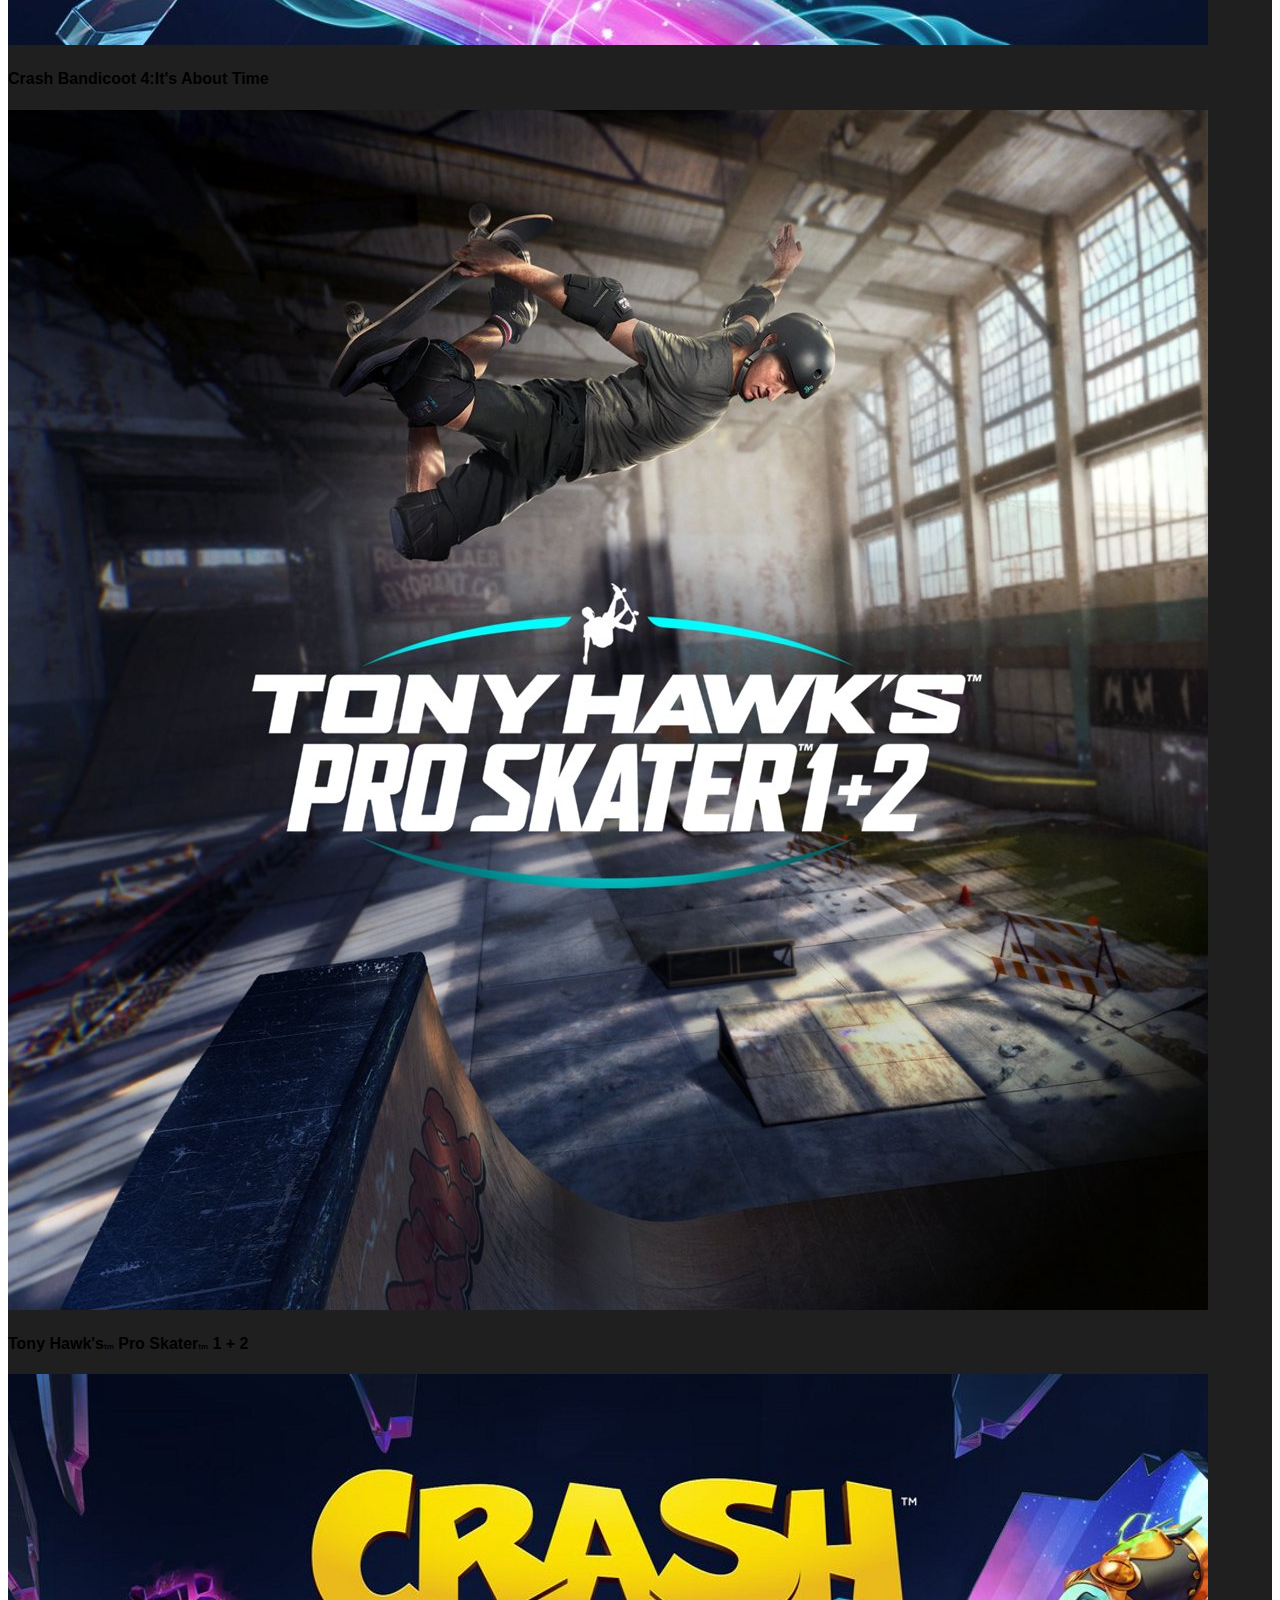
==== commit 8c4de401: "add footer" ====
--- a/index.html
+++ b/index.html
@@ -333,13 +333,22 @@
         </section>
         <!-- /.call_to_action -->
 
-        <section class="social_media py-2">
-            <div class="container">
-                <div class="row">
-                    <div class="col-6 col-sm-3"></div>
-                    <div class="col-6 col-sm-3"></div>
-                    <div class="col-6 col-sm-3"></div>
-                    <div class="col-6 col-sm-3"></div>
+        <section class="social_media py-5">
+            <div class="container_fixed">
+                <h2 class="text-center pb-5">Seguici sui social media</h2>
+                <div class="row gx-3 gy-4">
+                    <div class="col-6 col-sm-3">
+                        <img src="./assets/img/twitter.jpg" alt="">
+                    </div>
+                    <div class="col-6 col-sm-3">
+                        <img src="./assets/img/facebook.jpg" alt="">
+                    </div>
+                    <div class="col-6 col-sm-3">
+                        <img src="./assets/img/instagram.jpg" alt="">
+                    </div>
+                    <div class="col-6 col-sm-3">
+                        <img src="./assets/img/youtube.png" alt="">
+                    </div>
                 </div>
             </div>
         </section>
@@ -348,7 +357,73 @@
     <!-- /#site_main -->
 
     <footer id="site_footer">
-        <div class="container"></div>
+        <div class="container py-5">
+            <div class="row">
+                <div class="col-6">
+                    <img src="./assets/img/ps-footer.svg" alt="" id="footer_logo">
+                    <div class="pt-4 text-light">
+                        <img src="./assets/img/language-globe.svg" alt="" id="globe">
+                        <span>Country / Region: Italy</span>
+                    </div>
+                </div>
+                <div class="col-12 col-lg-6 footer_link">
+                    <ul>
+                        <li>
+                            <a href="#"class="text-light">Link footer n</a>
+                        </li>
+                        <li>
+                            <a href="#"class="text-light">Link footer n</a>
+                        </li>
+                        <li>
+                            <a href="#"class="text-light">Link footer n</a>
+                        </li>
+                        <li>
+                            <a href="#"class="text-light">Link footer n</a>
+                        </li>
+                        <li>
+                            <a href="#"class="text-light">Link footer n</a>
+                        </li>
+                    </ul>
+                    <ul>
+                        <li>
+                            <a href="#"class="text-light">Link footer n</a>
+                        </li>
+                        <li>
+                            <a href="#"class="text-light">Link footer n</a>
+                        </li>
+                        <li>
+                            <a href="#"class="text-light">Link footer n</a>
+                        </li>
+                        <li>
+                            <a href="#"class="text-light">Link footer n</a>
+                        </li>
+                        <li>
+                            <a href="#"class="text-light">Link footer n</a>
+                        </li>
+                        <li>
+                            <a href="#"class="text-light">Link footer n</a>
+                        </li>
+                    </ul>
+                    <ul>
+                        <li>
+                            <a href="#"class="text-light">Link footer n</a>
+                        </li>
+                        <li>
+                            <a href="#"class="text-light">Link footer n</a>
+                        </li>
+                        <li>
+                            <a href="#"class="text-light">Link footer n</a>
+                        </li>
+                    </ul>
+                </div>
+            </div>
+            <div class="row mt-5">
+                <div class="col-12 col-lg-6">
+                    <img src="./assets/img/sie-logo.svg" alt="" id="logo_sie">
+                    <p class="text-light pt-2">Website &copy;2021 Sony Interactive Entertainment Europe Limited. Tutti i contenuti, nomi dei giochi, nomi commerciali e/o di abbigliamento, marchi registrati, grafica e immagini associati sono marchi registrati e/o materiale protetto da copyright dei rispettivi proprietari. Tutti i diritti riservati. <span class="text-decoration-underline">Maggiori info</span></p>
+                </div>
+            </div>
+        </div>
     </footer>
     <!-- /#site_footer -->
 
--- a/assets/css/style.css
+++ b/assets/css/style.css
@@ -22,11 +22,18 @@
 img{
     max-width: 100%;
 }
+
 p{
     color:var(--clr-smoke-light);
 }
 h4{
     font-size: var(--fs-sm);
+}
+a{
+    text-decoration: none;
+}
+ul{
+    list-style: none;
 }
 /* #endregion common rules */
 
@@ -43,6 +50,12 @@
 .d_none{
     display: none;
 }
+.container_fixed{
+    max-width: 540px;
+    padding-right:0.75rem;
+    padding-left:0.75rem;
+}
+
 /* #endregion utilities */
 
 /* #region debug */
@@ -147,12 +160,43 @@
     padding-top:3rem;
     padding-bottom:3rem;
 }
+/* /.playstation_now */
 /* #endregion main */
 
-
-
-/* responsive */
+/* #region footer */
+footer{
+    background-color: #00439C;
+}
+#footer_logo{
+    width:100px;
+}
+#globe{
+    width:15px;
+    margin-right: 0.5rem;
+}
+.footer_link{
+    padding-top:3rem;
+}
+#logo_sie{
+    width:80px;
+}
+/* #endregion footer */
+
+
+
+
+/* #region responsive */
+
+@media  screen and (min-width: 576px) {
+    .container_fixed{
+        margin:0 auto;
+    }
+    
+}
+
+
 @media screen and (min-width:768px){
+
     section.playstation_five .row.g-1{
         align-items: center;
     }
@@ -176,6 +220,13 @@
         padding-top:1rem;
         padding-bottom:1rem;
     }
+    .footer_link{
+        display: flex;
+        justify-content: space-between;
+    }
+    .footer_link ul:last-of-type{
+        padding-right:4rem;
+    }
 }
 
 @media  screen and (min-width:992px) {
@@ -192,7 +243,11 @@
     #monthly_games{
         display: block;
     }
-}
+    .footer_link{
+        padding-top:0;
+    }
+}
+
 
 @media screen and (min-width: 1400px){
     section.playstation_four .col-12:nth-of-type(2) .btn{
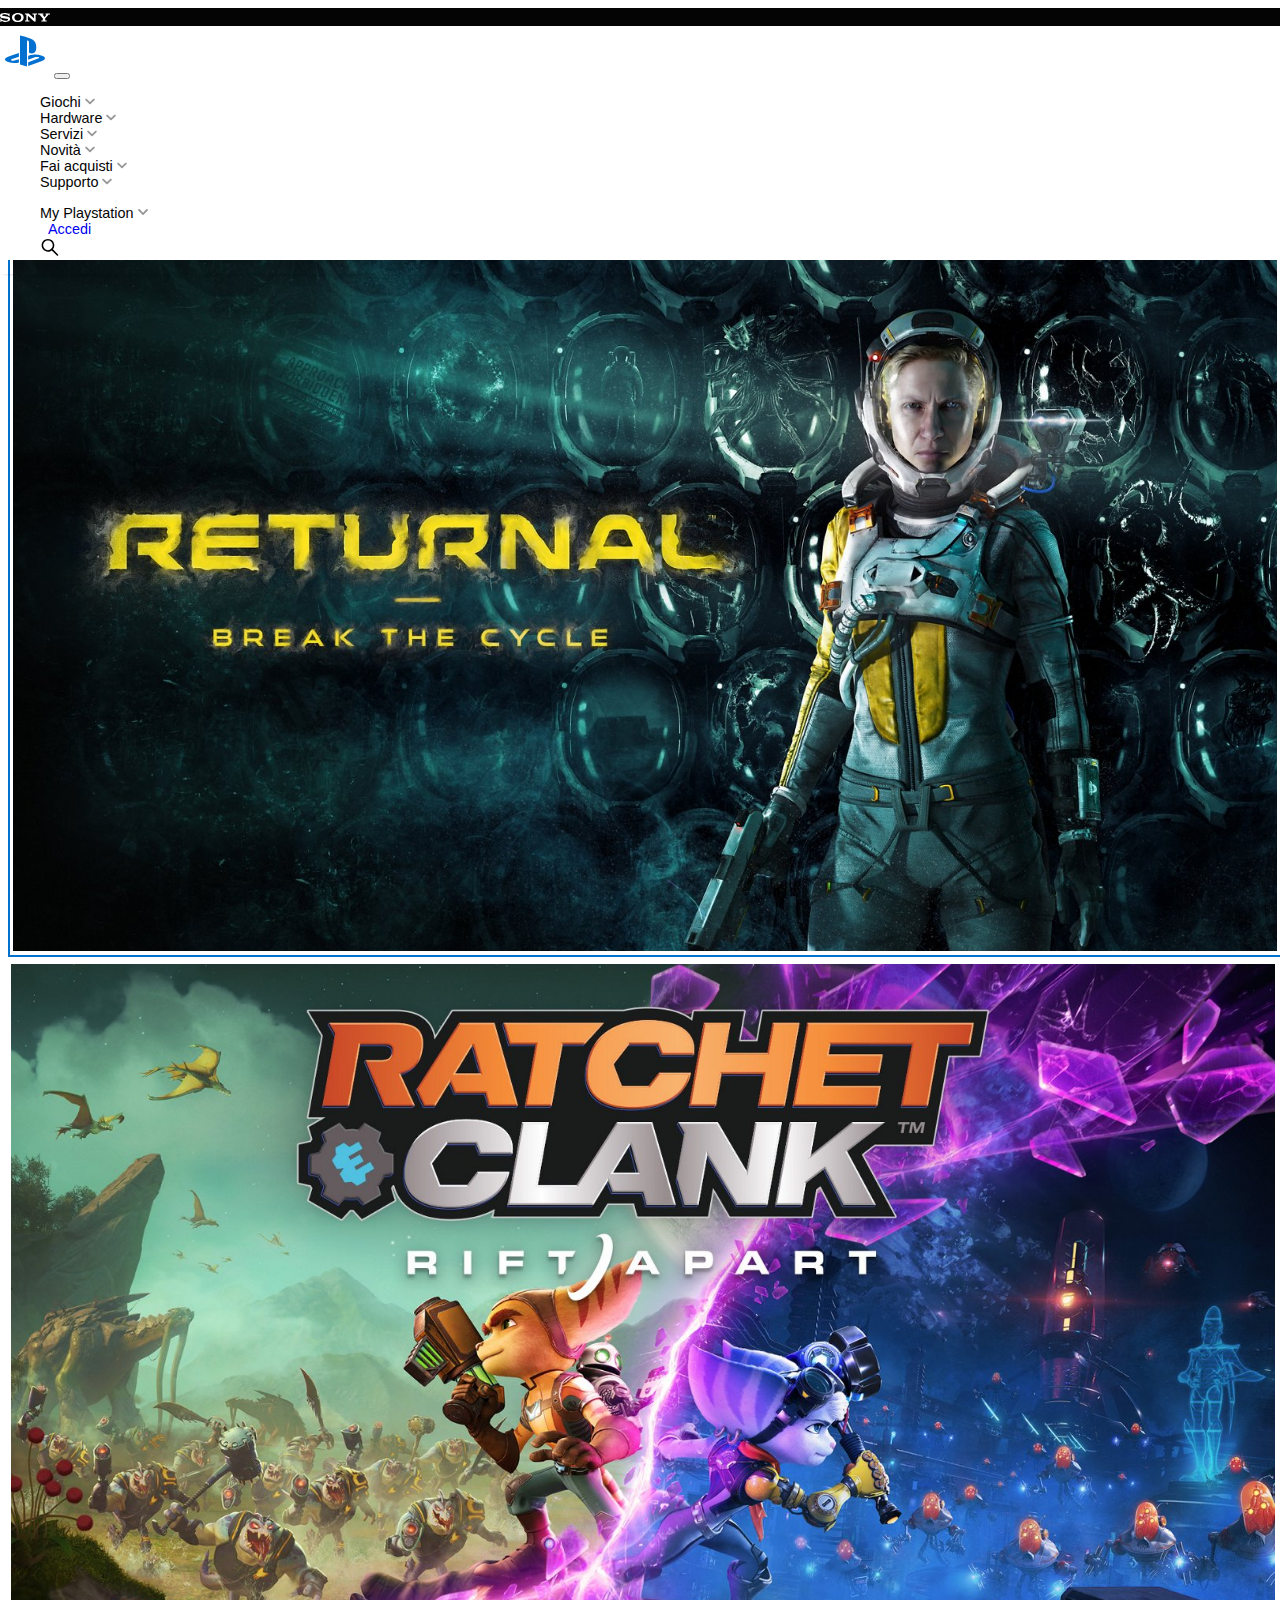
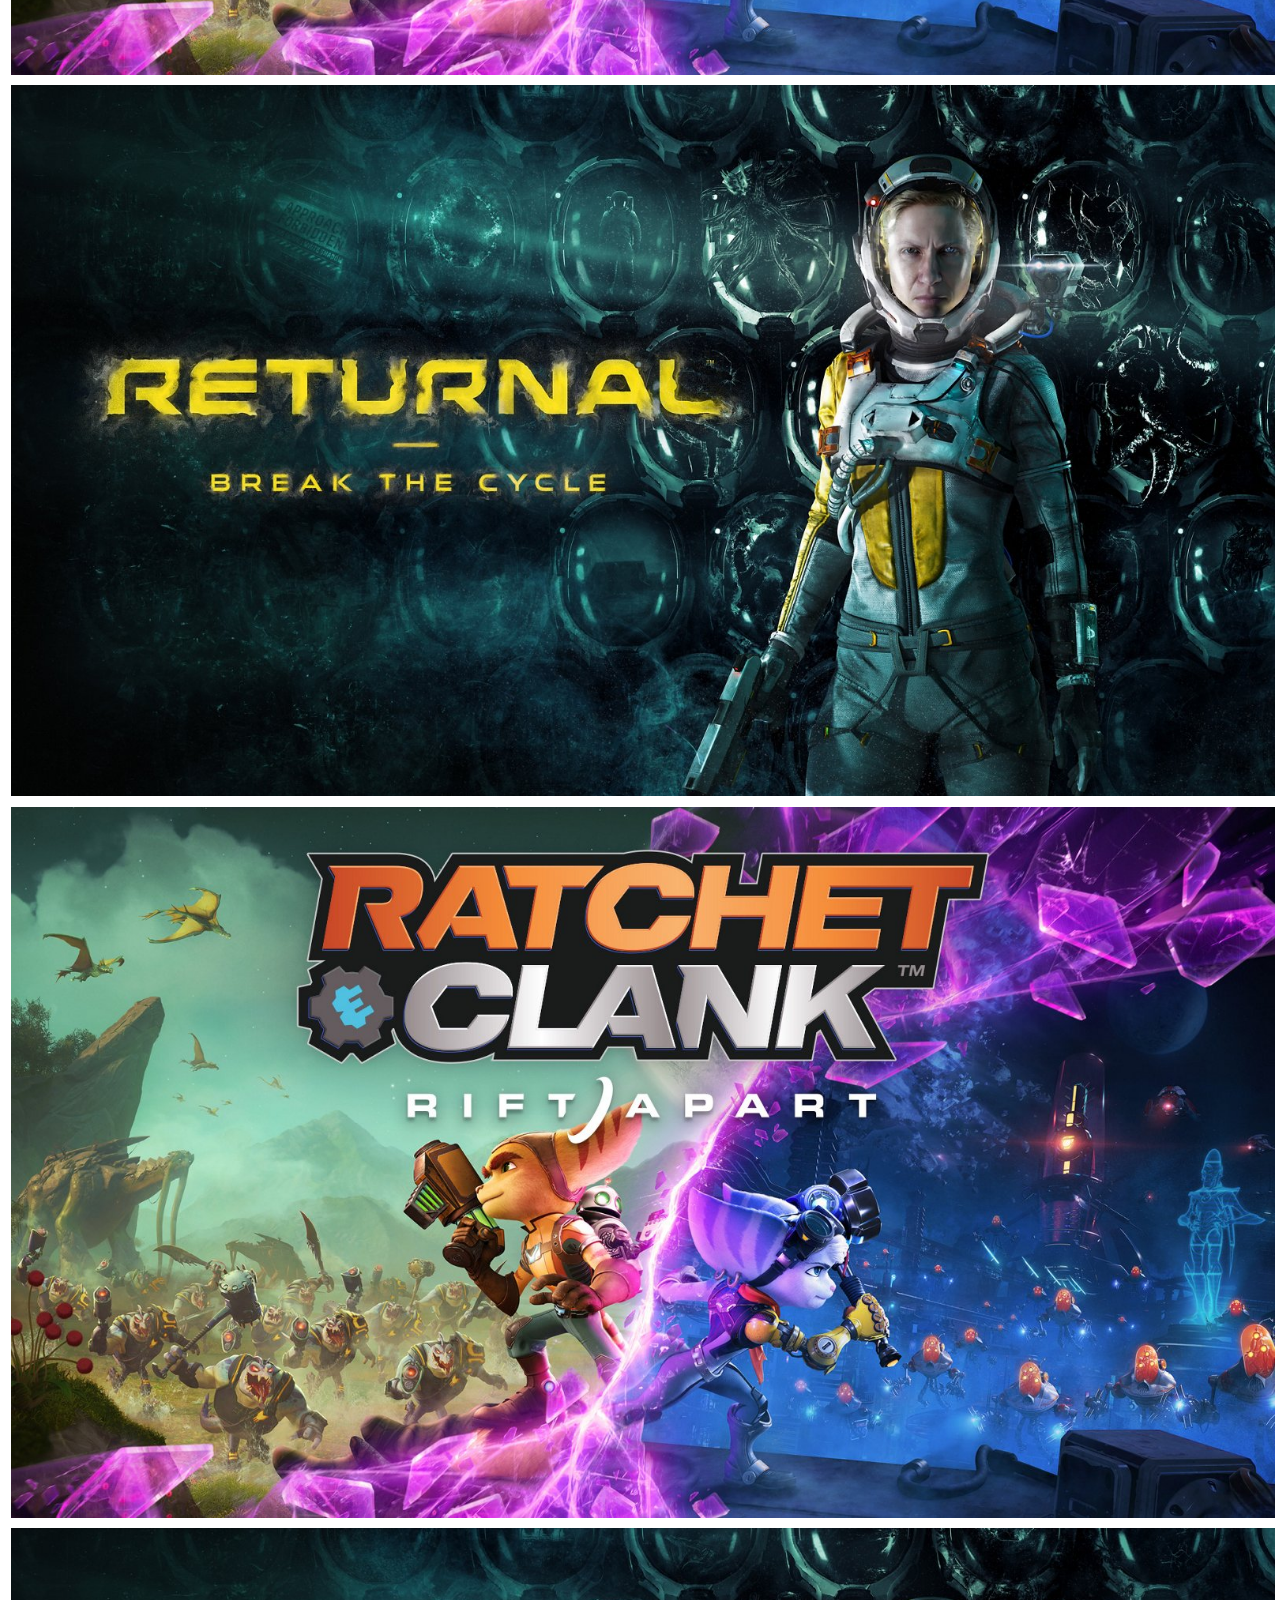
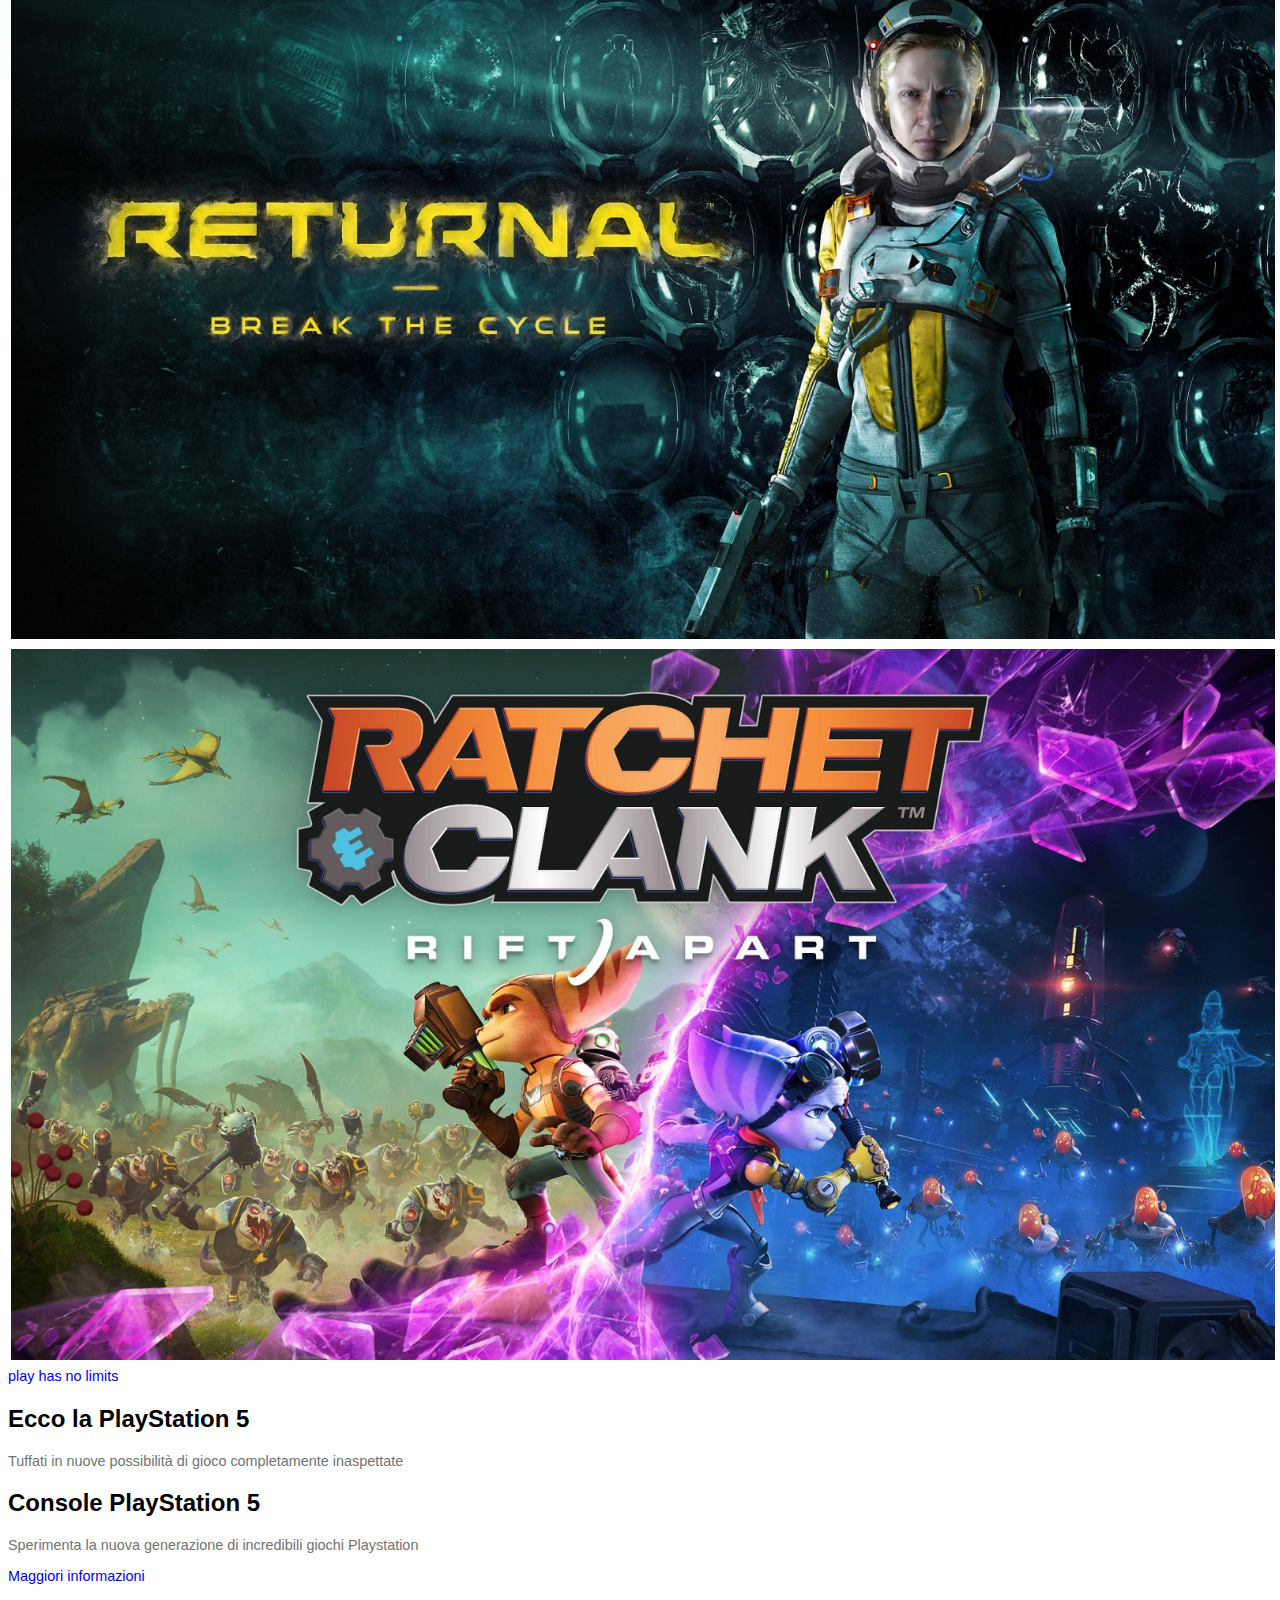
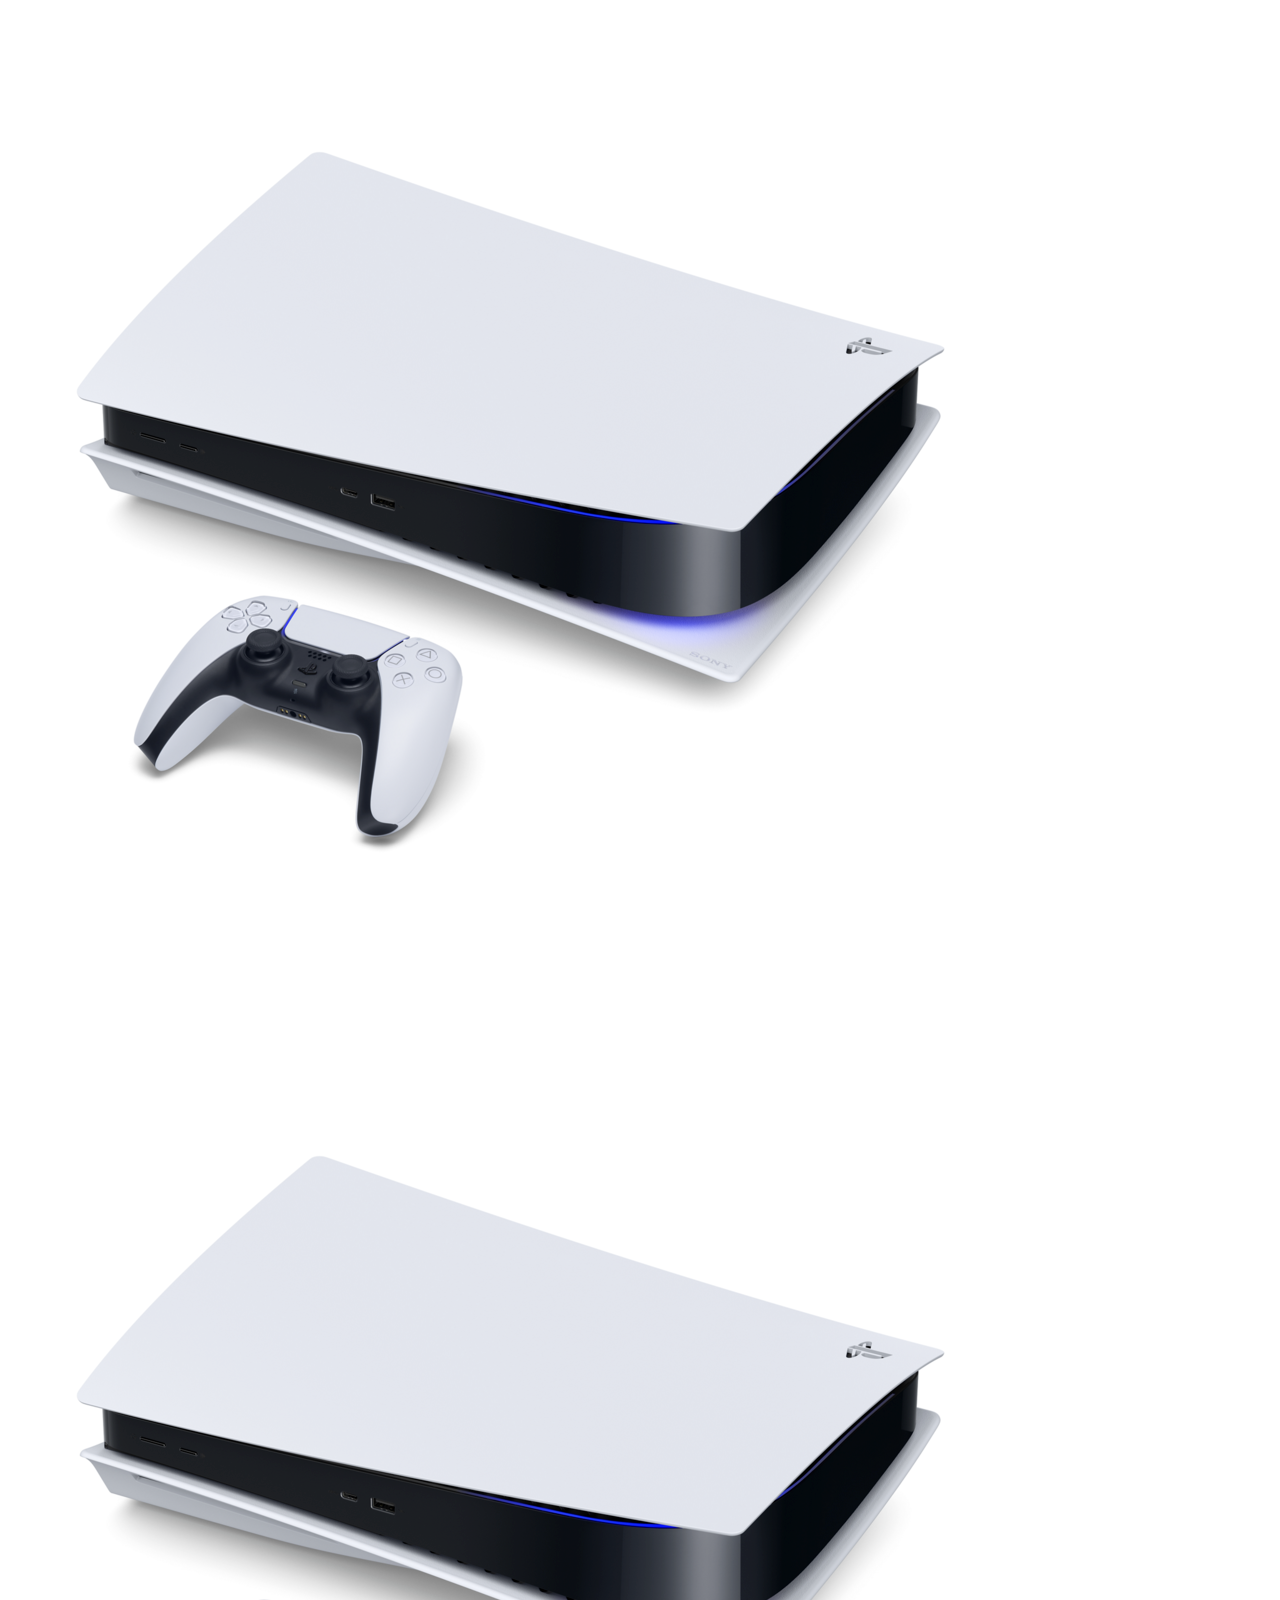
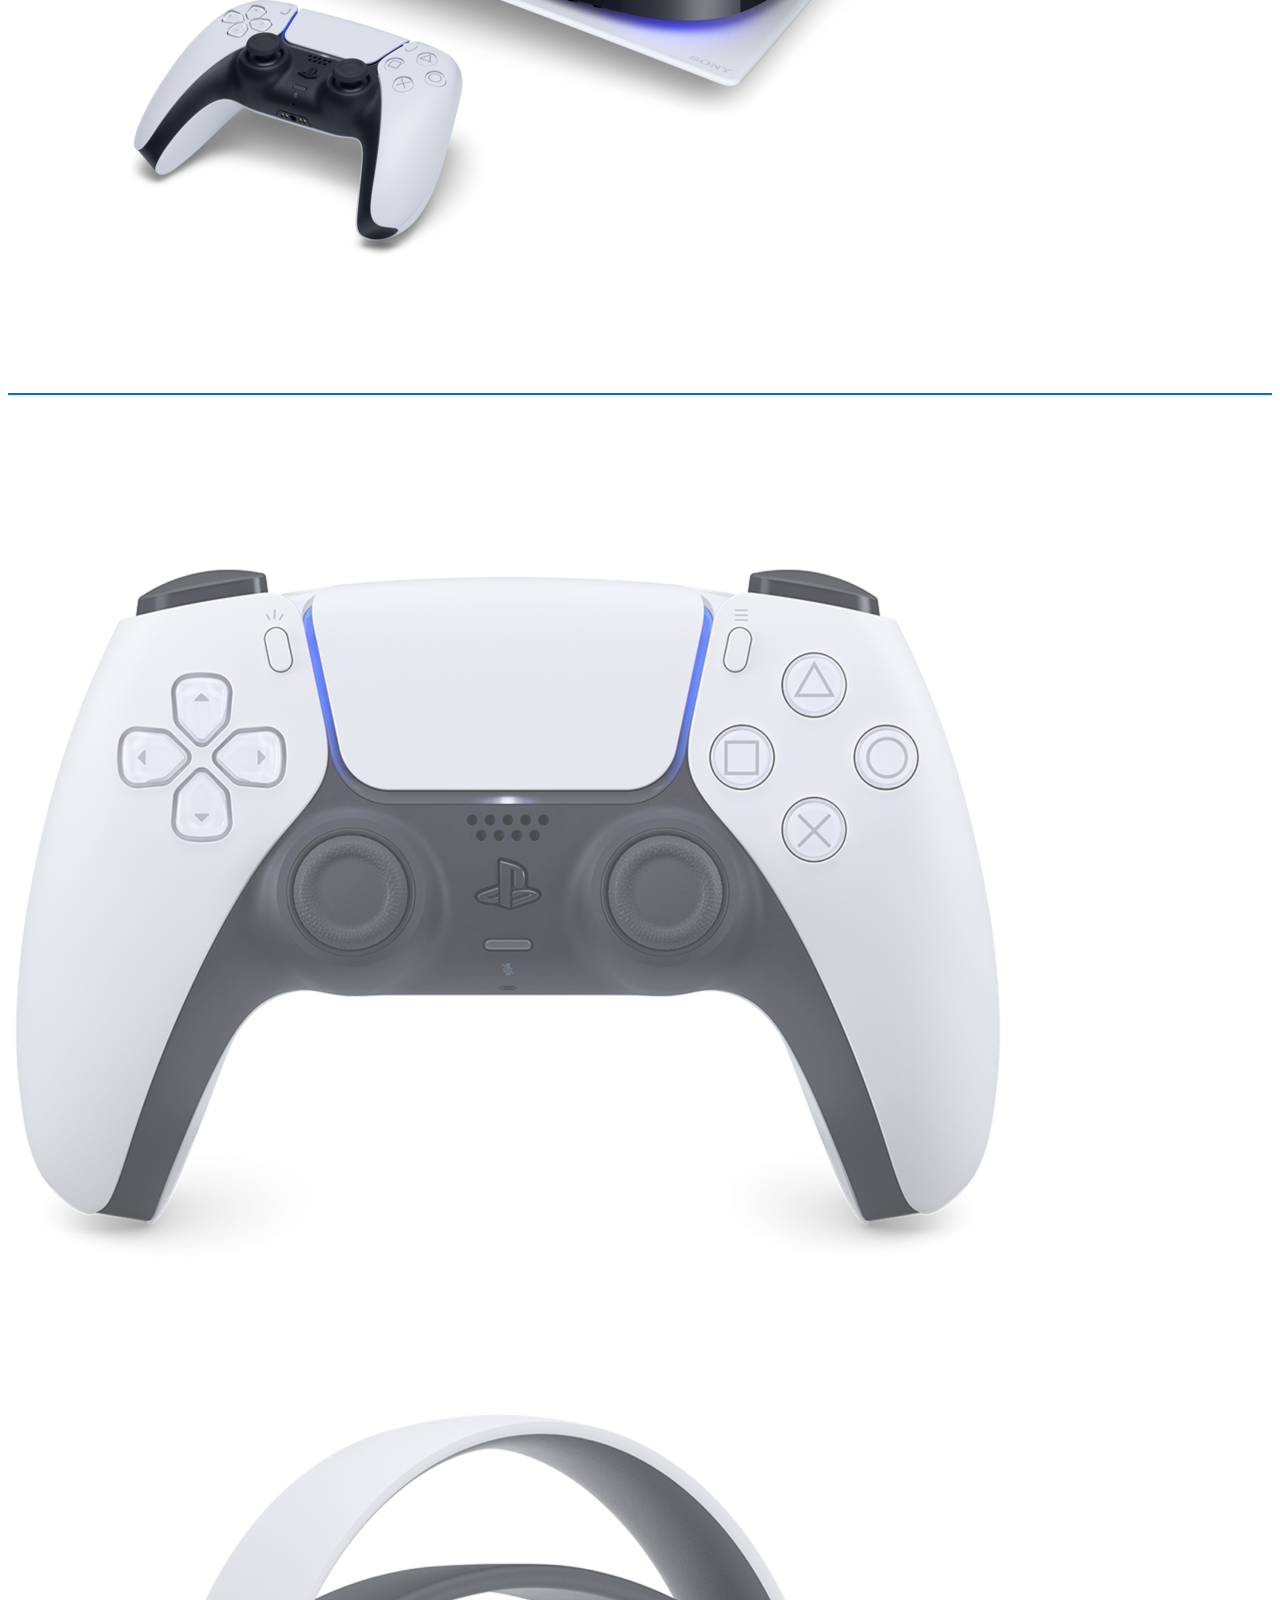
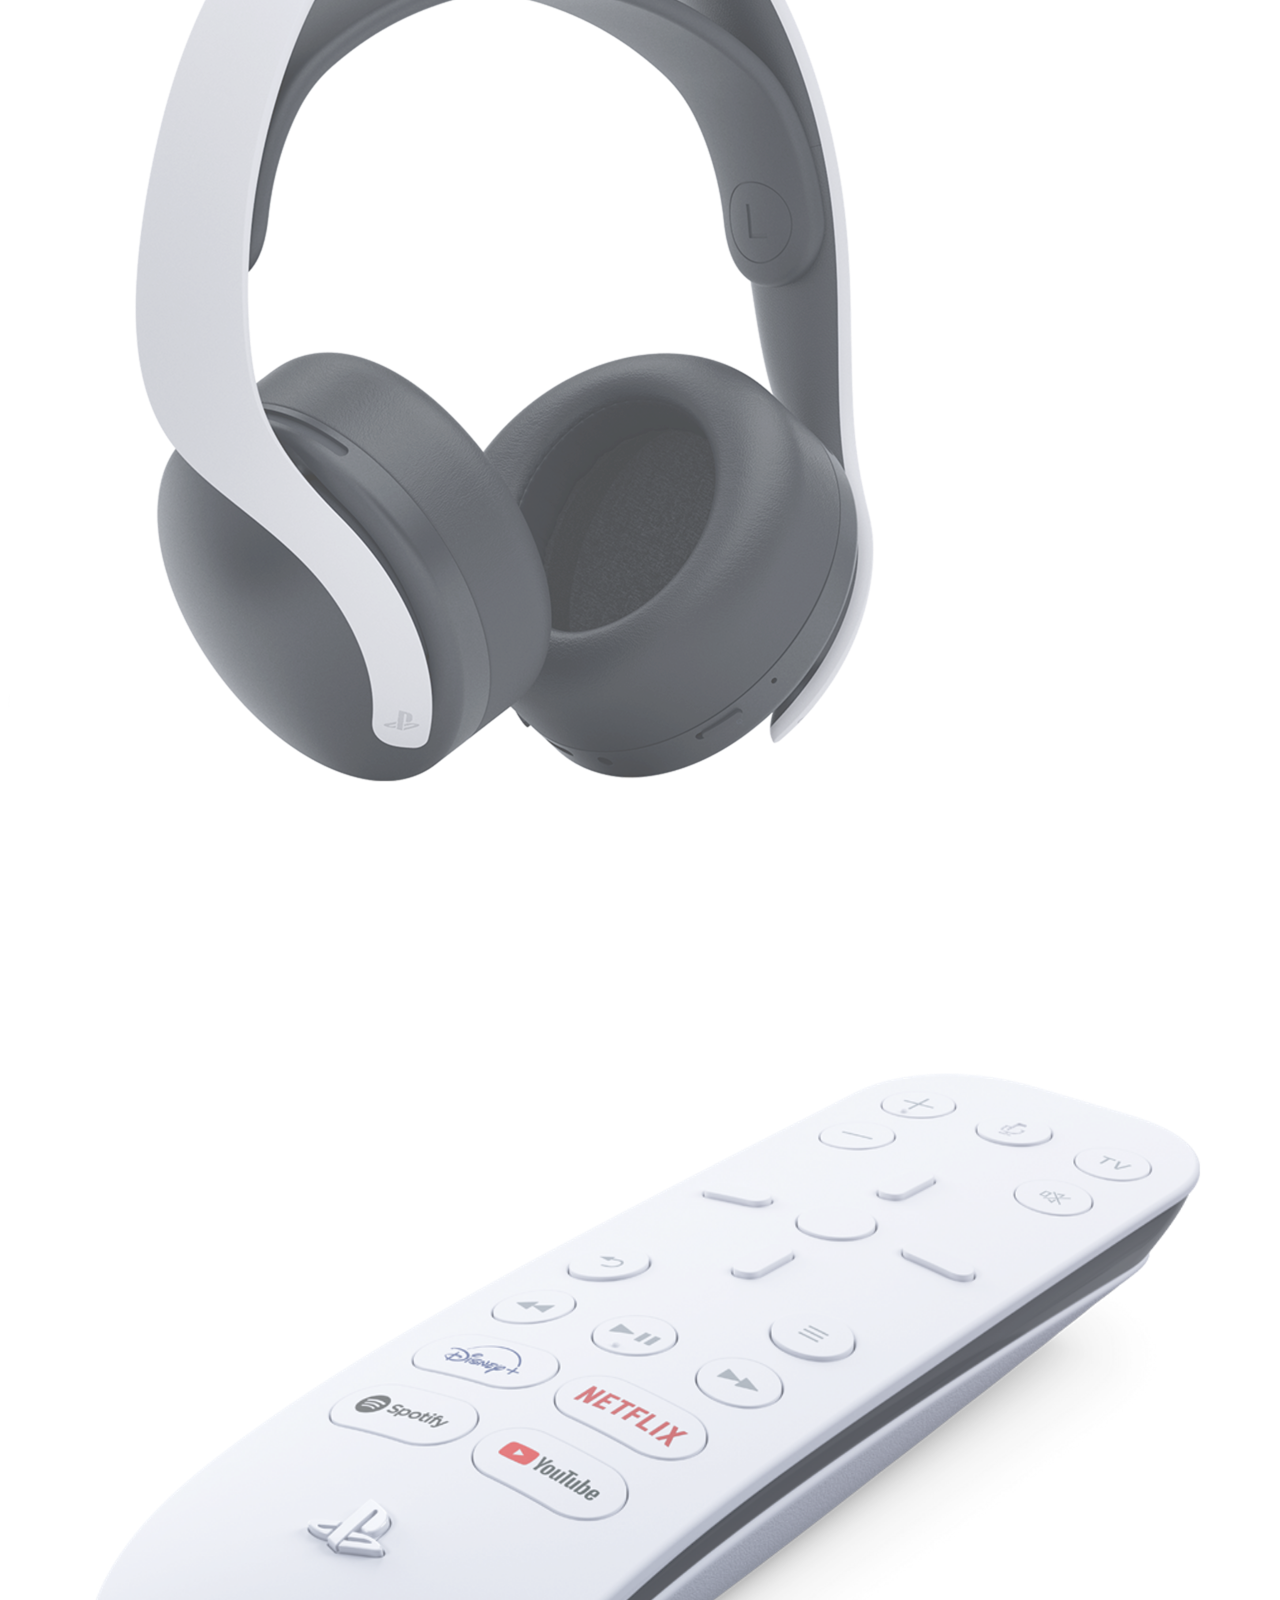
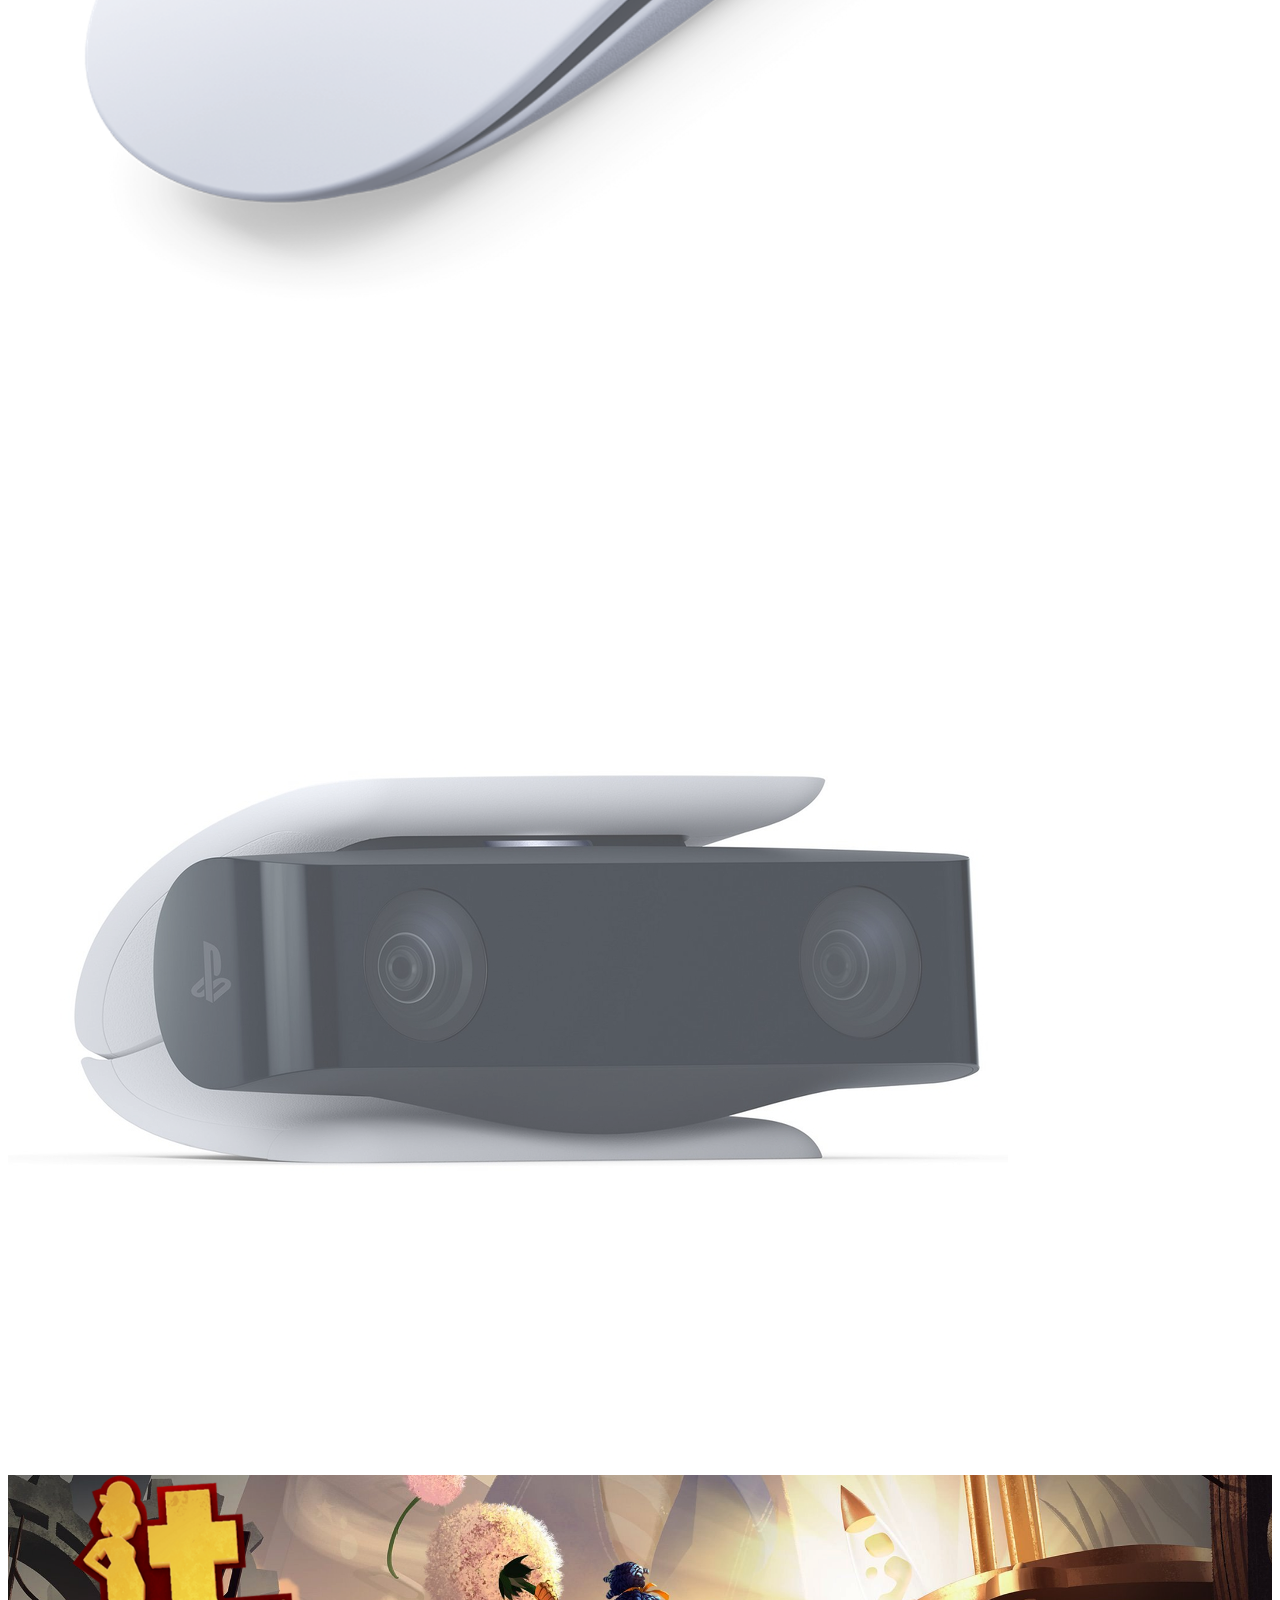
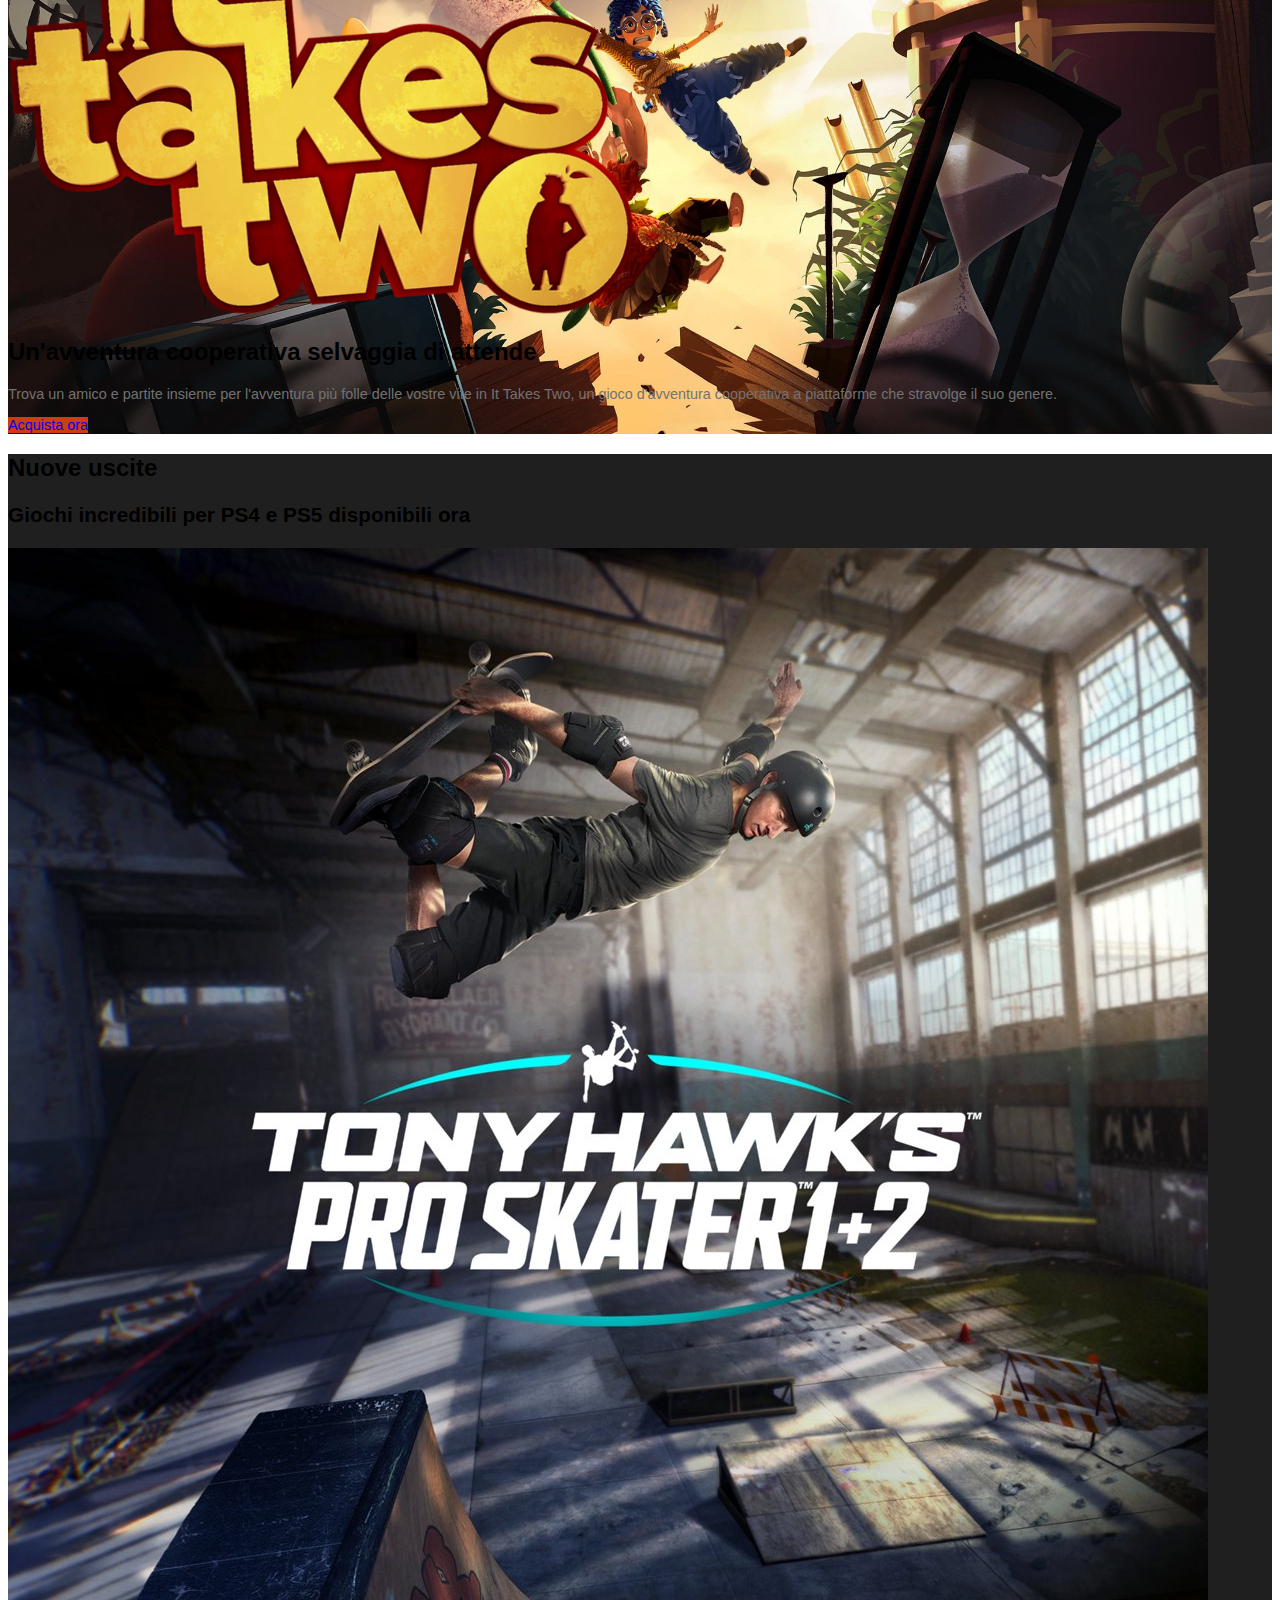
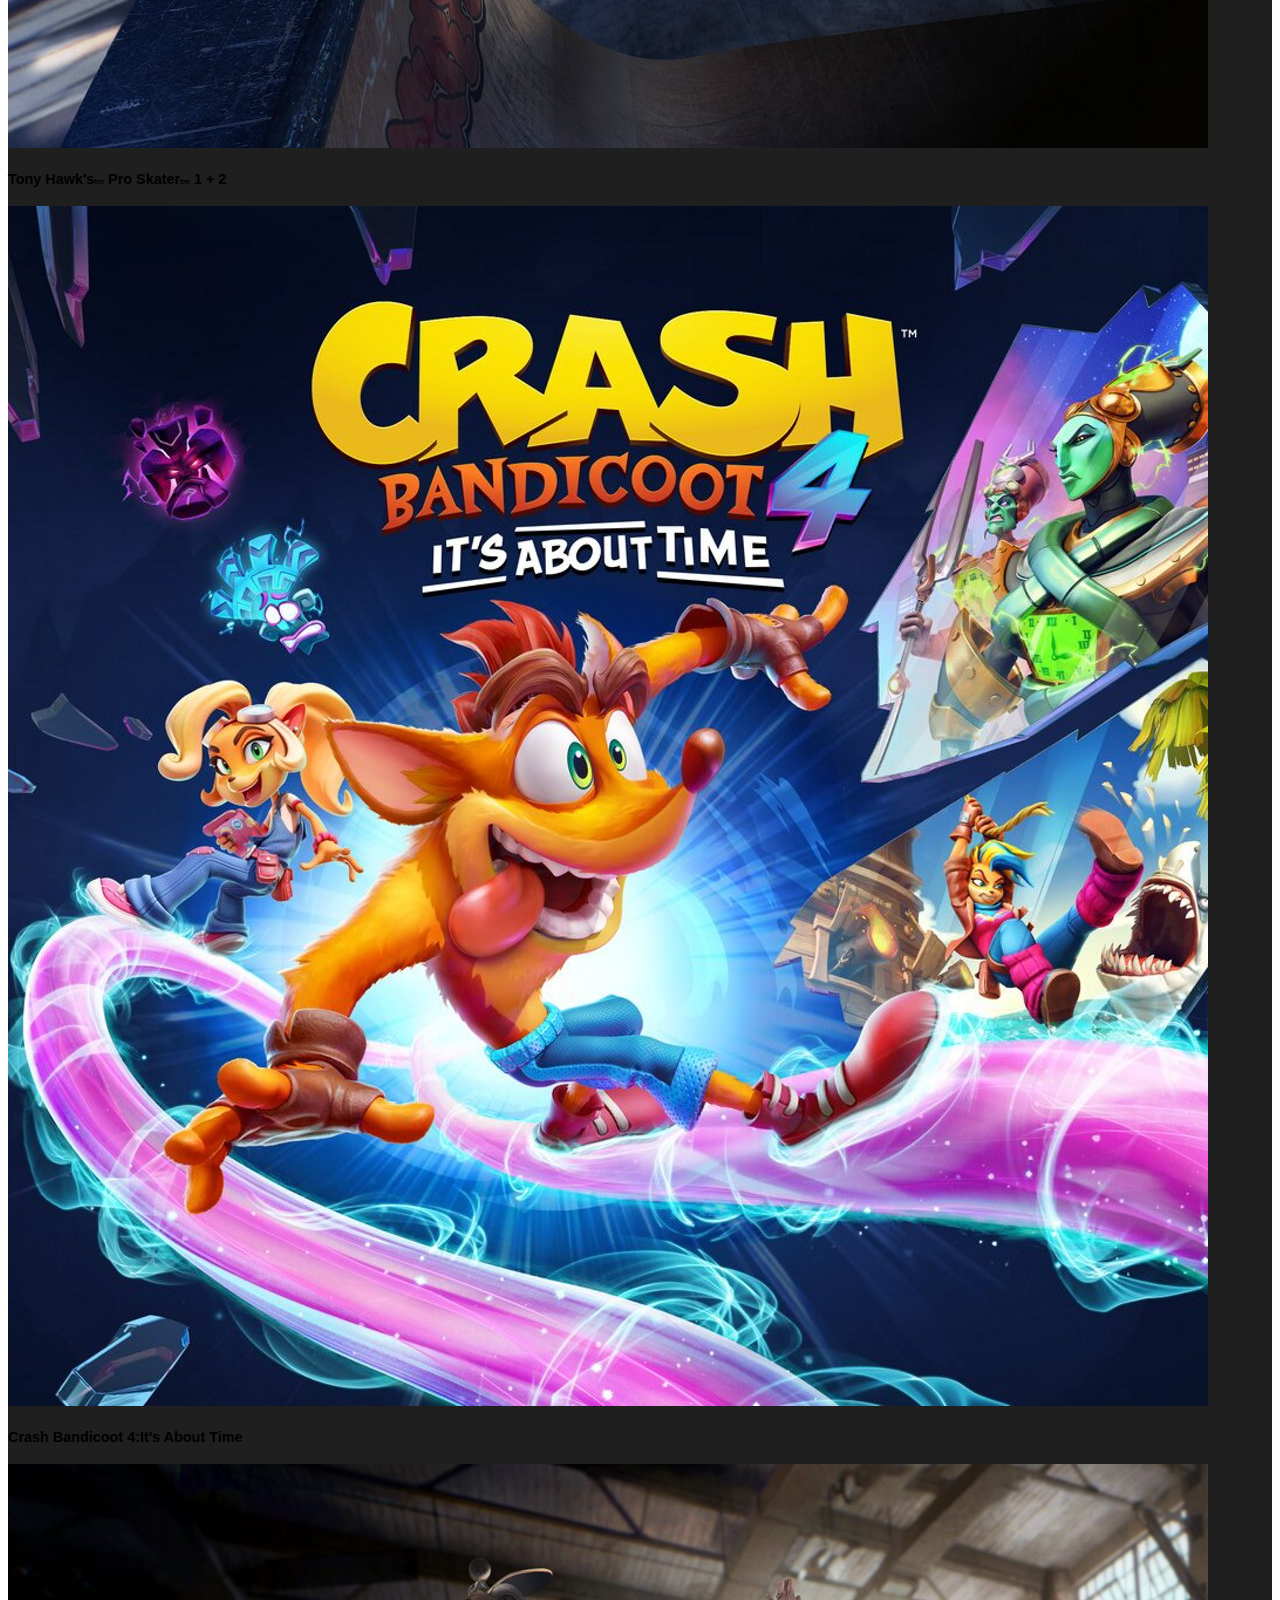
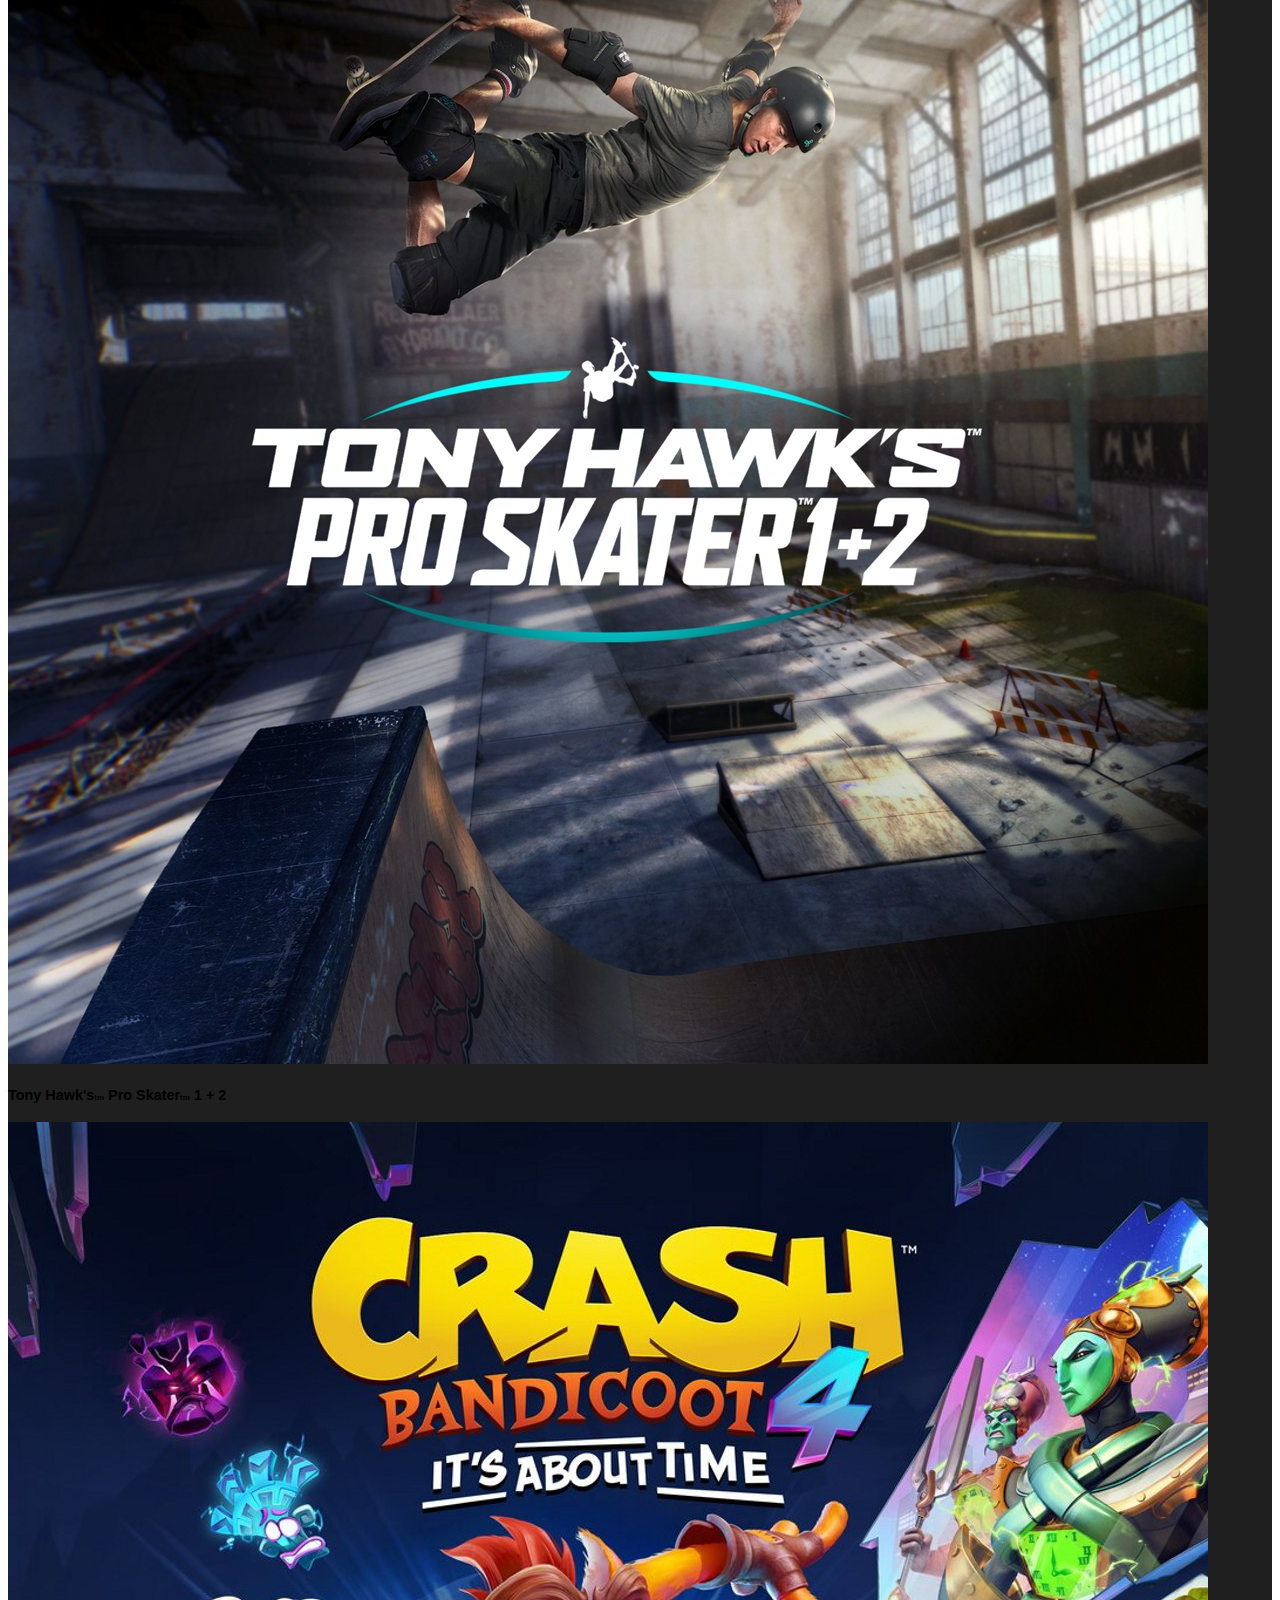
==== commit ce19ec4c: "last commit: fix details" ====
--- a/index.html
+++ b/index.html
@@ -63,10 +63,10 @@
                                     <img src="./assets/img/chevron-down-solid.svg" alt="">
                                 </a>
                             </li>
+                            <li class="nav-item d-flex align-items-center my_2">
+                                <a class="nav-link btn btn-dark btn-sm text-light rounded-pill px-3 py-1" href="#">Accedi</a>
+                            </li>
                             <li class="nav-item d-flex align-items-center ps-2">
-                                <a class="nav-link btn btn-dark btn-sm text-light rounded-pill py-0" href="#">Accedi</a>
-                            </li>
-                            <li class="nav-item d-flex align-items-center ps-3">
                                 <img src="./assets/img/lens.svg" alt="" id="search">
                             </li>
                         </ul>
@@ -78,13 +78,13 @@
     <!-- /#site_header -->
 
     <main id="site_main">
-        <div class="jumbotron d-flex align-items-end pt-5">
-           <div class="container pt-5 pb-2 my-5 mx-2">
+        <div class="jumbotron d-flex align-items-end">
+           <div class="container pt-5 pb-2 my-5">
                 <div class="row">
                     <div class="col-12 col-lg-4">
                         <img src="./assets/img/returnal-hero-banner-logo.png" alt="">
                         <h1 class="text-white my-4">Rompi il cerchio</h1>
-                        <p class="text-white mb-5">Rialzati dopo ogni sconfitta e affronta una nuova sfida con ogni rinascita in questo esplosivo thriller fantascientifico, disponibile in esclusiva su PS5.</p>
+                        <p class="text-white mb-4">Rialzati dopo ogni sconfitta e affronta una nuova sfida con ogni rinascita in questo esplosivo thriller fantascientifico, disponibile in esclusiva su PS5.</p>
                         <a href="#" class="btn buy text-white rounded-pill d-inline">Acquista ora</a>
                     </div>
                 </div>         
@@ -92,26 +92,26 @@
         </div>
         <!-- /.jumbotron -->
 
-        <div class="carousel mb-5">
-            <div class="container pt-4">
+        <div class="carousel">
+            <div class="container pt-4 pb-4">
                 <div class="row g-4">
-                    <div class="col-6 col-sm-4 col-lg-2">
-                        <img src="./assets/img/returnal-listing-thumb-01-ps5.jpg" alt="" class="rounded">
-                    </div>
-                    <div class="col-6 col-sm-4 col-lg-2">
-                        <img src="./assets/img/ratchet-and-clank-rift-apart-keyart.jpg" alt="" class="rounded">
-                    </div>
-                    <div class="col-6 col-sm-4 col-lg-2">
-                        <img src="./assets/img/returnal-listing-thumb-01-ps5.jpg" alt="" class="rounded">
-                    </div>
-                    <div class="col-6 col-sm-4 col-lg-2">
-                        <img src="./assets/img/ratchet-and-clank-rift-apart-keyart.jpg" alt="" class="rounded">
-                    </div>
-                    <div class="col-6 col-sm-4 col-lg-2">
-                        <img src="./assets/img/returnal-listing-thumb-01-ps5.jpg" alt="" class="rounded">
-                    </div>
-                    <div class="col-6 col-sm-4 col-lg-2">
-                        <img src="./assets/img/ratchet-and-clank-rift-apart-keyart.jpg" alt="" class="rounded">
+                    <div class="col-6 col-sm-4 col-lg-2 rounded-4">
+                        <img src="./assets/img/returnal-listing-thumb-01-ps5.jpg" alt="" class="rounded-4">
+                    </div>
+                    <div class="col-6 col-sm-4 col-lg-2">
+                        <img src="./assets/img/ratchet-and-clank-rift-apart-keyart.jpg" alt="" class="rounded-4">
+                    </div>
+                    <div class="col-6 col-sm-4 col-lg-2">
+                        <img src="./assets/img/returnal-listing-thumb-01-ps5.jpg" alt="" class="rounded-4">
+                    </div>
+                    <div class="col-6 col-sm-4 col-lg-2">
+                        <img src="./assets/img/ratchet-and-clank-rift-apart-keyart.jpg" alt="" class="rounded-4">
+                    </div>
+                    <div class="col-6 col-sm-4 col-lg-2">
+                        <img src="./assets/img/returnal-listing-thumb-01-ps5.jpg" alt="" class="rounded-4">
+                    </div>
+                    <div class="col-6 col-sm-4 col-lg-2">
+                        <img src="./assets/img/ratchet-and-clank-rift-apart-keyart.jpg" alt="" class="rounded-4">
                     </div>
                 </div>
             </div>
@@ -159,7 +159,7 @@
         <!-- /.section playstation_five -->
 
         <section class="takes_two d-flex align-items-end pt-5">
-            <div class="container pt-5 pb-2 my-5 mx-2">
+            <div class="container pt-5 pb-2 my-5">
                  <div class="row">
                      <div class="col-12 col-lg-4">
                          <img src="./assets/img/it-takes-two-logo.png" alt="">
@@ -178,73 +178,73 @@
                 <h3 class="text-light">Giochi incredibili per PS4 e PS5 disponibili ora</h3>
                 <div class="row mt-3 gy-2">
                     <div class="col-6 col-sm-4 col-lg-2">
-                        <img src="./assets/img/tony-hawks-pro-skater-1-2-store-art.jpg" alt="" class="rounded">
-                        <div class="caption mt-2">
-                             <h4 class="text-light">Tony Hawk's<span class="d-inline-block align-top text-light">tm</span> Pro Skater<span class="d-inline-block align-top text-light">tm</span> 1 + 2</h4>
-                        </div>
-                    </div>
-                    <div class="col-6 col-sm-4 col-lg-2">
-                        <img src="./assets/img/crash-bandicoot-4-its-about-time-store-art.jpg" alt="" class="rounded">
+                        <img src="./assets/img/tony-hawks-pro-skater-1-2-store-art.jpg" alt="" class="rounded-4">
+                        <div class="caption mt-2">
+                             <h4 class="text-light">Tony Hawk's<span class="d-inline-block align-top text-light">tm</span> Pro Skater<span class="d-inline-block align-top text-light">tm</span> 1 + 2</h4>
+                        </div>
+                    </div>
+                    <div class="col-6 col-sm-4 col-lg-2">
+                        <img src="./assets/img/crash-bandicoot-4-its-about-time-store-art.jpg" alt="" class="rounded-4">
                         <div class="caption mt-2">
                              <h4 class="text-light">Crash Bandicoot 4:It's About Time</h4>
                         </div>
                     </div>
                     <div class="col-6 col-sm-4 col-lg-2">
-                        <img src="./assets/img/tony-hawks-pro-skater-1-2-store-art.jpg" alt="" class="rounded">
-                        <div class="caption mt-2">
-                             <h4 class="text-light">Tony Hawk's<span class="d-inline-block align-top text-light">tm</span> Pro Skater<span class="d-inline-block align-top text-light">tm</span> 1 + 2</h4>
-                        </div>
-                    </div>
-                    <div class="col-6 col-sm-4 col-lg-2">
-                        <img src="./assets/img/crash-bandicoot-4-its-about-time-store-art.jpg" alt="" class="rounded">
+                        <img src="./assets/img/tony-hawks-pro-skater-1-2-store-art.jpg" alt="" class="rounded-4">
+                        <div class="caption mt-2">
+                             <h4 class="text-light">Tony Hawk's<span class="d-inline-block align-top text-light">tm</span> Pro Skater<span class="d-inline-block align-top text-light">tm</span> 1 + 2</h4>
+                        </div>
+                    </div>
+                    <div class="col-6 col-sm-4 col-lg-2">
+                        <img src="./assets/img/crash-bandicoot-4-its-about-time-store-art.jpg" alt="" class="rounded-4">
                         <div class="caption mt-2">
                             <h4 class="text-light">Crash Bandicoot 4:It's About Time</h4>
                         </div>
                     </div>
                     <div class="col-6 col-sm-4 col-lg-2">
-                        <img src="./assets/img/tony-hawks-pro-skater-1-2-store-art.jpg" alt="" class="rounded">
-                        <div class="caption mt-2">
-                             <h4 class="text-light">Tony Hawk's<span class="d-inline-block align-top text-light">tm</span> Pro Skater<span class="d-inline-block align-top text-light">tm</span> 1 + 2</h4>
-                        </div>
-                    </div>
-                    <div class="col-6 col-sm-4 col-lg-2">
-                        <img src="./assets/img/crash-bandicoot-4-its-about-time-store-art.jpg" alt="" class="rounded">
+                        <img src="./assets/img/tony-hawks-pro-skater-1-2-store-art.jpg" alt="" class="rounded-4">
+                        <div class="caption mt-2">
+                             <h4 class="text-light">Tony Hawk's<span class="d-inline-block align-top text-light">tm</span> Pro Skater<span class="d-inline-block align-top text-light">tm</span> 1 + 2</h4>
+                        </div>
+                    </div>
+                    <div class="col-6 col-sm-4 col-lg-2">
+                        <img src="./assets/img/crash-bandicoot-4-its-about-time-store-art.jpg" alt="" class="rounded-4">
                         <div class="caption mt-2">
                             <h4 class="text-light">Crash Bandicoot 4:It's About Time</h4>
                         </div>
                     </div>
                     <div class="col-6 col-sm-4 col-lg-2">
-                        <img src="./assets/img/tony-hawks-pro-skater-1-2-store-art.jpg" alt="" class="rounded">
-                        <div class="caption mt-2">
-                             <h4 class="text-light">Tony Hawk's<span class="d-inline-block align-top text-light">tm</span> Pro Skater<span class="d-inline-block align-top text-light">tm</span> 1 + 2</h4>
-                        </div>
-                    </div>
-                    <div class="col-6 col-sm-4 col-lg-2">
-                        <img src="./assets/img/crash-bandicoot-4-its-about-time-store-art.jpg" alt="" class="rounded">
+                        <img src="./assets/img/tony-hawks-pro-skater-1-2-store-art.jpg" alt="" class="rounded-4">
+                        <div class="caption mt-2">
+                             <h4 class="text-light">Tony Hawk's<span class="d-inline-block align-top text-light">tm</span> Pro Skater<span class="d-inline-block align-top text-light">tm</span> 1 + 2</h4>
+                        </div>
+                    </div>
+                    <div class="col-6 col-sm-4 col-lg-2">
+                        <img src="./assets/img/crash-bandicoot-4-its-about-time-store-art.jpg" alt="" class="rounded-4">
                         <div class="caption mt-2">
                             <h4 class="text-light">Crash Bandicoot 4:It's About Time</h4>
                         </div>
                     </div>
                     <div class="col-6 col-sm-4 col-lg-2">
-                        <img src="./assets/img/tony-hawks-pro-skater-1-2-store-art.jpg" alt="" class="rounded">
-                        <div class="caption mt-2">
-                             <h4 class="text-light">Tony Hawk's<span class="d-inline-block align-top text-light">tm</span> Pro Skater<span class="d-inline-block align-top text-light">tm</span> 1 + 2</h4>
-                        </div>
-                    </div>
-                    <div class="col-6 col-sm-4 col-lg-2">
-                        <img src="./assets/img/crash-bandicoot-4-its-about-time-store-art.jpg" alt="" class="rounded">
+                        <img src="./assets/img/tony-hawks-pro-skater-1-2-store-art.jpg" alt="" class="rounded-4">
+                        <div class="caption mt-2">
+                             <h4 class="text-light">Tony Hawk's<span class="d-inline-block align-top text-light">tm</span> Pro Skater<span class="d-inline-block align-top text-light">tm</span> 1 + 2</h4>
+                        </div>
+                    </div>
+                    <div class="col-6 col-sm-4 col-lg-2">
+                        <img src="./assets/img/crash-bandicoot-4-its-about-time-store-art.jpg" alt="" class="rounded-4">
                         <div class="caption mt-2">
                             <h4 class="text-light">Crash Bandicoot 4:It's About Time</h4>
                         </div>
                     </div>
                     <div class="col-6 col-sm-4 col-lg-2">
-                        <img src="./assets/img/tony-hawks-pro-skater-1-2-store-art.jpg" alt="" class="rounded">
-                        <div class="caption mt-2">
-                             <h4 class="text-light">Tony Hawk's<span class="d-inline-block align-top text-light">tm</span> Pro Skater<span class="d-inline-block align-top text-light">tm</span> 1 + 2</h4>
-                        </div>
-                    </div>
-                    <div class="col-6 col-sm-4 col-lg-2">
-                        <img src="./assets/img/crash-bandicoot-4-its-about-time-store-art.jpg" alt="" class="rounded">
+                        <img src="./assets/img/tony-hawks-pro-skater-1-2-store-art.jpg" alt="" class="rounded-4">
+                        <div class="caption mt-2">
+                             <h4 class="text-light">Tony Hawk's<span class="d-inline-block align-top text-light">tm</span> Pro Skater<span class="d-inline-block align-top text-light">tm</span> 1 + 2</h4>
+                        </div>
+                    </div>
+                    <div class="col-6 col-sm-4 col-lg-2">
+                        <img src="./assets/img/crash-bandicoot-4-its-about-time-store-art.jpg" alt="" class="rounded-4">
                         <div class="caption mt-2">
                             <h4 class="text-light">Crash Bandicoot 4:It's About Time</h4>
                         </div>
@@ -288,7 +288,7 @@
                     <div class="col-12 col-md-6">
                         <img src="./assets/img/ps-plus-logo.png" alt="" id="logo_plus">
                         <p class="text-dark py-4">Migliora la tua esperienza Playstation con l'accesso a multigiocatore online, giochi mensili, sconti esclusivi e altro ancora.</p>
-                        <a href="#" class="btn btn-light rounded-pill text-primary">Esplora Playstation Plus</a>
+                        <a href="#" class="btn rounded-pill text-primary">Esplora Playstation Plus</a>
                     </div>
                     <div class="col-12 col-md-6 d_none">
                         <img src="./assets/img/ps-plus-april-monthly-games-featured-image-block.png" alt="" id="monthly_game">
@@ -361,7 +361,7 @@
             <div class="row">
                 <div class="col-6">
                     <img src="./assets/img/ps-footer.svg" alt="" id="footer_logo">
-                    <div class="pt-4 text-light">
+                    <div class="pt-4 text-light d-flex">
                         <img src="./assets/img/language-globe.svg" alt="" id="globe">
                         <span>Country / Region: Italy</span>
                     </div>
@@ -427,13 +427,6 @@
     </footer>
     <!-- /#site_footer -->
 
-
-
-
-
-
-
-
     <!-- Bootstrap Javascript libraries -->
     <script src="https://cdn.jsdelivr.net/npm/bootstrap@5.2.1/dist/js/bootstrap.bundle.min.js" integrity="sha384-u1OknCvxWvY5kfmNBILK2hRnQC3Pr17a+RTT6rIHI7NnikvbZlHgTPOOmMi466C8" crossorigin="anonymous"></script>
   </body>
--- a/assets/css/style.css
+++ b/assets/css/style.css
@@ -1,39 +1,58 @@
 /* #region common rules */
 
 :root{
-    --clr-primary:#2D64E6;
+    --clr-primary:#0072CE;
     --clr-primary-dark:#161C3B;
-    --clr-smoke-dark:#1F1F1F;
     --clr-smoke-light:#BEBCBB;
+    --clr-smoke-dark:#727272;
     --clr-bg-smoke:#D9DADC;
-    --clr-dark-shade:#1E1E1E;
+    --clr-dark-shade:#1F1F1F;
     --clr-dark:#040404;
-    --clr-light:white;
+    --clr-white:#ffffff;
     --clr-buy:#CD3D0F;
 
     --fs-xxs:0.5rem;
-    --fs-sm:1rem;
+    --fs-xs:0.9rem;
+    --fs-sm:1.3rem;
+    --fs-md:1.5rem;
+    --fs-lg:1.625rem;
 }
 
 body{
     font-family: Arial, Helvetica, sans-serif;
 }
 
+p{
+    color:var(--clr-smoke-dark);
+}
+
 img{
     max-width: 100%;
 }
-
-p{
-    color:var(--clr-smoke-light);
-}
-h4{
-    font-size: var(--fs-sm);
-}
 a{
     text-decoration: none;
 }
 ul{
     list-style: none;
+}
+
+.jumbotron a, .playstation_five a, .takes_two a, .playstation_four a, .playstation_plus a,  .playstation_now a, p, ul, footer ul a, footer span{
+    font-size: var(--fs-xs);
+}
+h1{
+    font-size:var(--fs-lg);
+}
+h2{
+    font-size:var(--fs-md);
+}
+h3{
+    font-size: var(--fs-sm);
+}
+h4{
+    font-size: var(--fs-xs);
+}
+.caption span{
+    font-size: var(--fs-xxs);
 }
 /* #endregion common rules */
 
@@ -42,7 +61,7 @@
     background-color: var(--clr-dark);
 }
 .text_dark{
-    color:var(--clr-dark-shade);
+    color:var(--clr-dark);
 }
 .buy{
     background-color: var(--clr-buy);
@@ -55,49 +74,25 @@
     padding-right:0.75rem;
     padding-left:0.75rem;
 }
-
+.my_2{
+    margin-top:0.5rem;
+    margin-bottom:0.5rem;
+}
 /* #endregion utilities */
 
-/* #region debug */
-.debug header{
-    height:200px;
-    background-color: aqua;
-}
-
-.debug [class^="col-"]{
-    border:1px solid black;
-    height:50px;
-    background-color: blue;
-}
-
-.debug [class^="col"]{
-    border:1px solid black;
-    height:50px;
-    background-color: blue;
-}
-
-
-.debug section{
-    height:350px;
-    background-color: green;
-    border:1px solid black;
-}
-
-.debug .playstation_5 .col{
-    border:1px solid black;
-    height:50px;
-    background-color: blue;
-}
-
-.debug footer{
-    height:100px;
-    background-color: black;
-}
-/* #endregion debug */
-
 /* #region header */
+header{
+    position:fixed;
+    left:0;
+    width:100%;
+    z-index: 100;
+    box-shadow: 0px 2px 5px -5px; 
+}
 header .logo{
     width:50px;
+}
+header .container-fluid:last-of-type{
+    background-color: var(--clr-white);
 }
 nav ul img:not(#search){
     width:10px;
@@ -117,8 +112,26 @@
 .jumbotron img{
     width:50%;
 }
+
 /* ./jumbotron */
 
+.carousel img{
+    padding:0.2rem;
+    border:2px;
+}
+.carousel .col-6:first-of-type img{
+    border-style: solid;
+    border-color: var(--clr-primary);
+}
+/* ./carousel */
+
+.playstation_five .container .row .col:first-of-type{
+    border-bottom:2px solid var(--clr-primary);
+}
+.playstation_five .container .row .col:not(.col:first-of-type){
+    opacity:0.7;
+}
+/* /.playstation_five */
 section.takes_two{
     background-image: url('../img/it-takes-two-hero-banner-desktop.jpg');
     background-size: cover;
@@ -129,12 +142,11 @@
     width:50%;
 }
 /* /.takes_two */
+
 section.new_releases{
-    background-color: var(--clr-smoke-dark);
-}
-.new_releases .caption span{
-    font-size: var(--fs-xxs);
-}
+    background-color: var(--clr-dark-shade);
+}
+
 /* /.new_releases */
 
 section.playstation_plus{
@@ -182,9 +194,6 @@
 }
 /* #endregion footer */
 
-
-
-
 /* #region responsive */
 
 @media  screen and (min-width: 576px) {
@@ -194,7 +203,6 @@
     
 }
 
-
 @media screen and (min-width:768px){
 
     section.playstation_five .row.g-1{
@@ -230,8 +238,8 @@
 }
 
 @media  screen and (min-width:992px) {
-    .jumbotron img{
-        width:35%;
+    header nav ul:last-child li:nth-last-child(2){
+        margin:0rem 0.5rem;
     }
     .playstation_plus .row div:first-child{
         padding-top:3rem;
@@ -248,9 +256,10 @@
     }
 }
 
-
-@media screen and (min-width: 1400px){
+@media screen and (min-width: 1200px){
     section.playstation_four .col-12:nth-of-type(2) .btn{
         margin-top:1.4rem;
     }
-}+}
+
+/* #endregion responsive */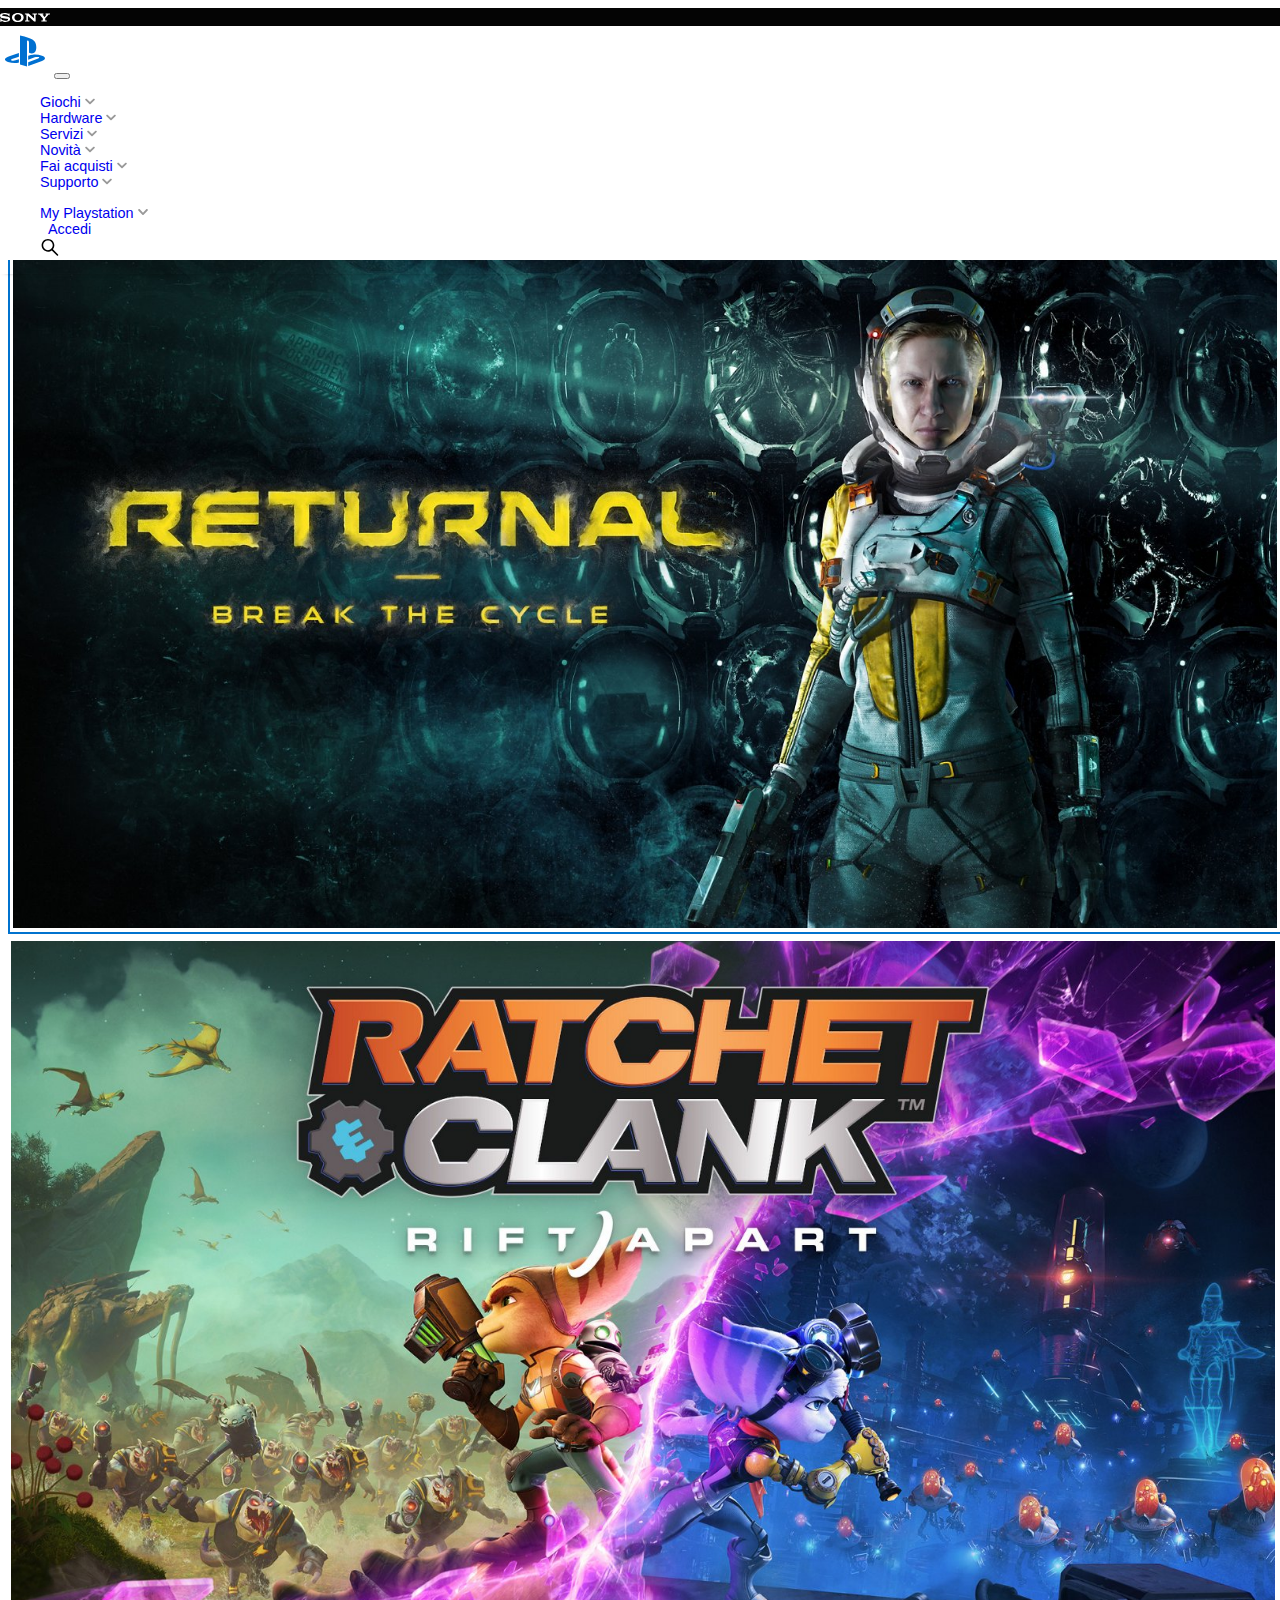
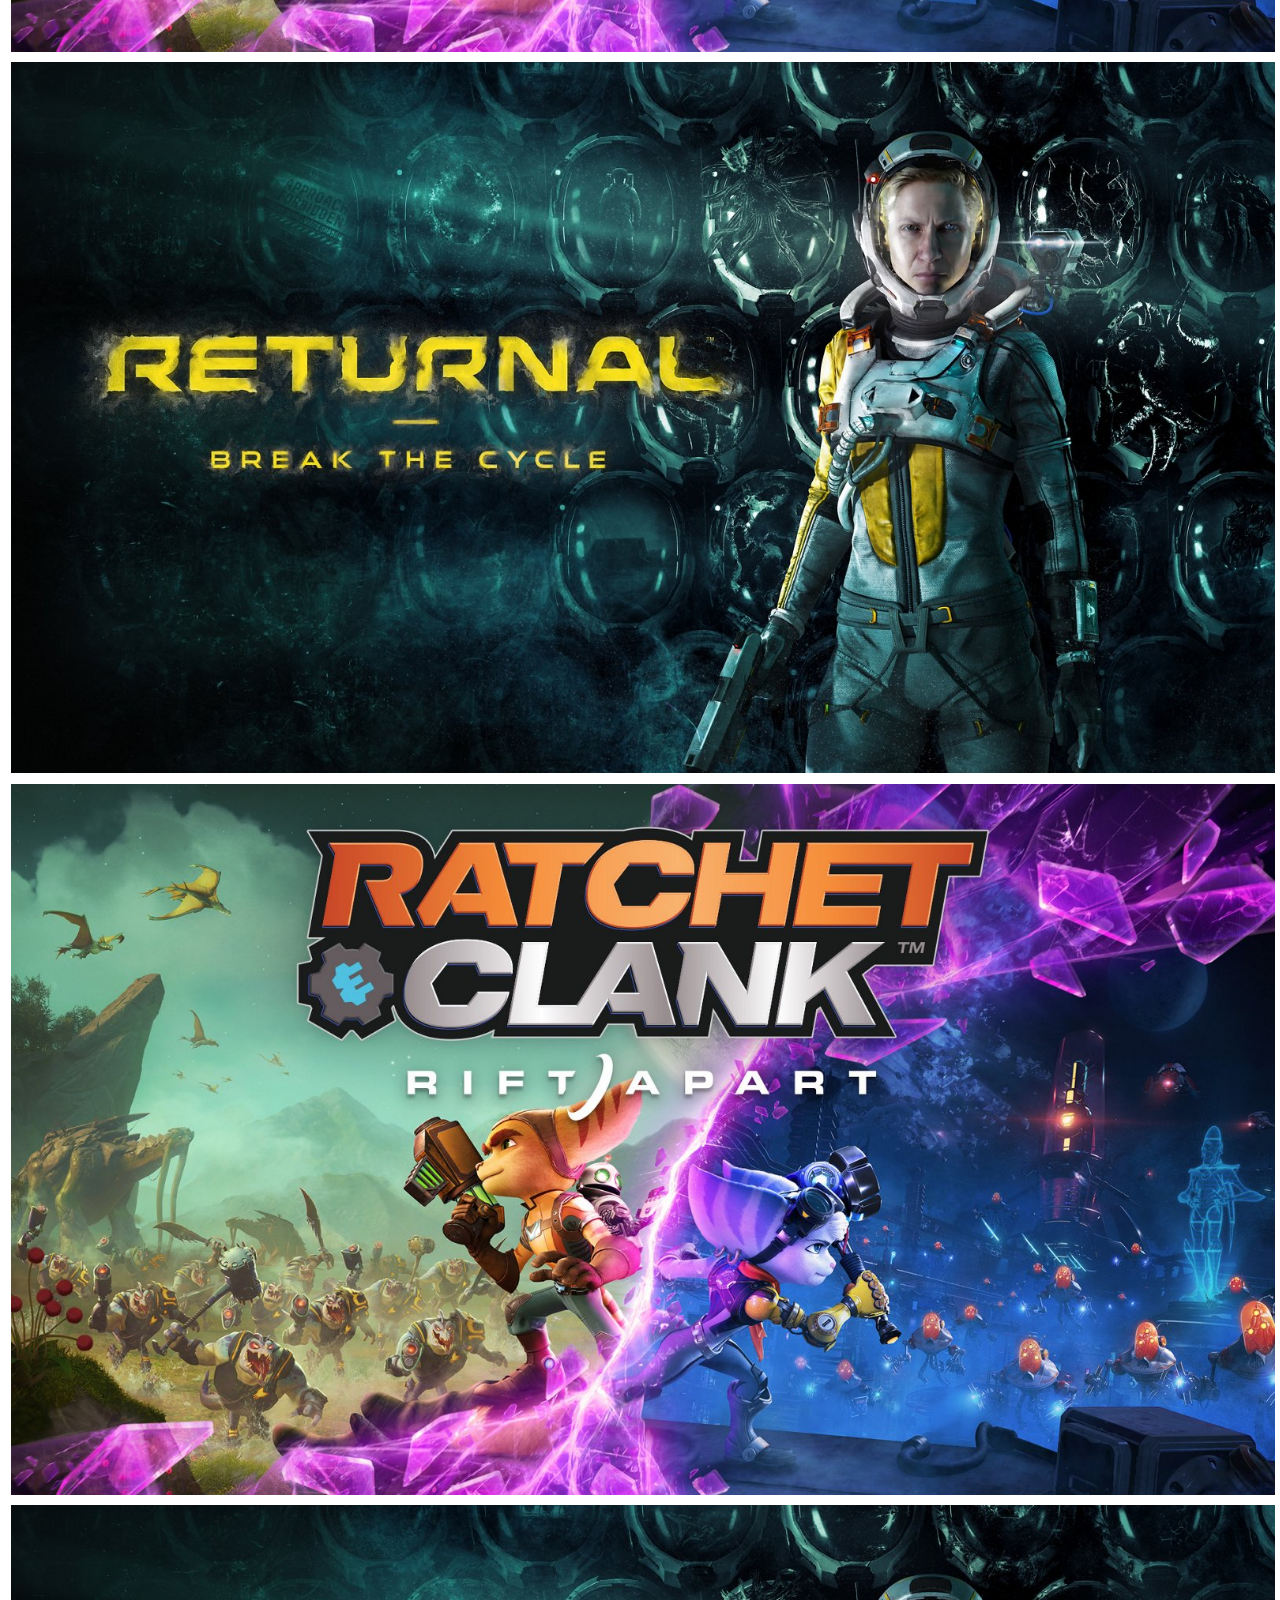
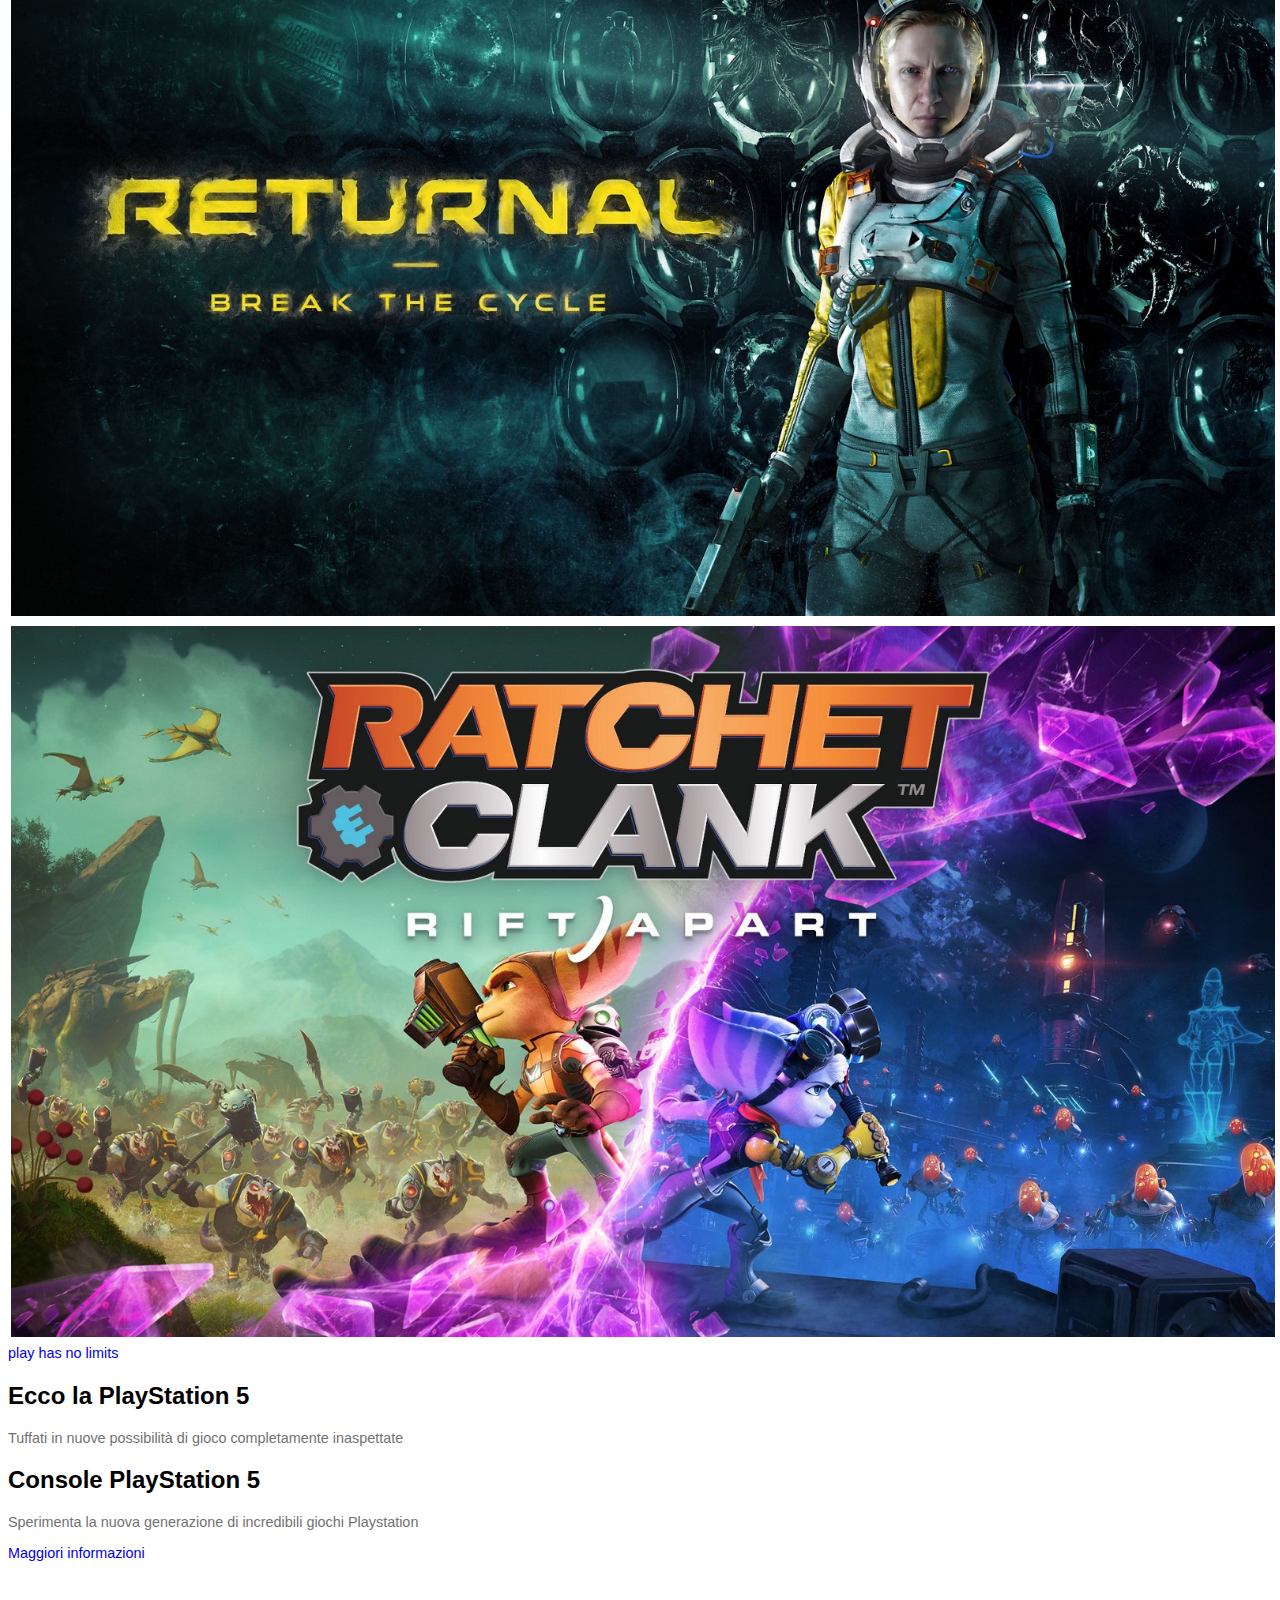
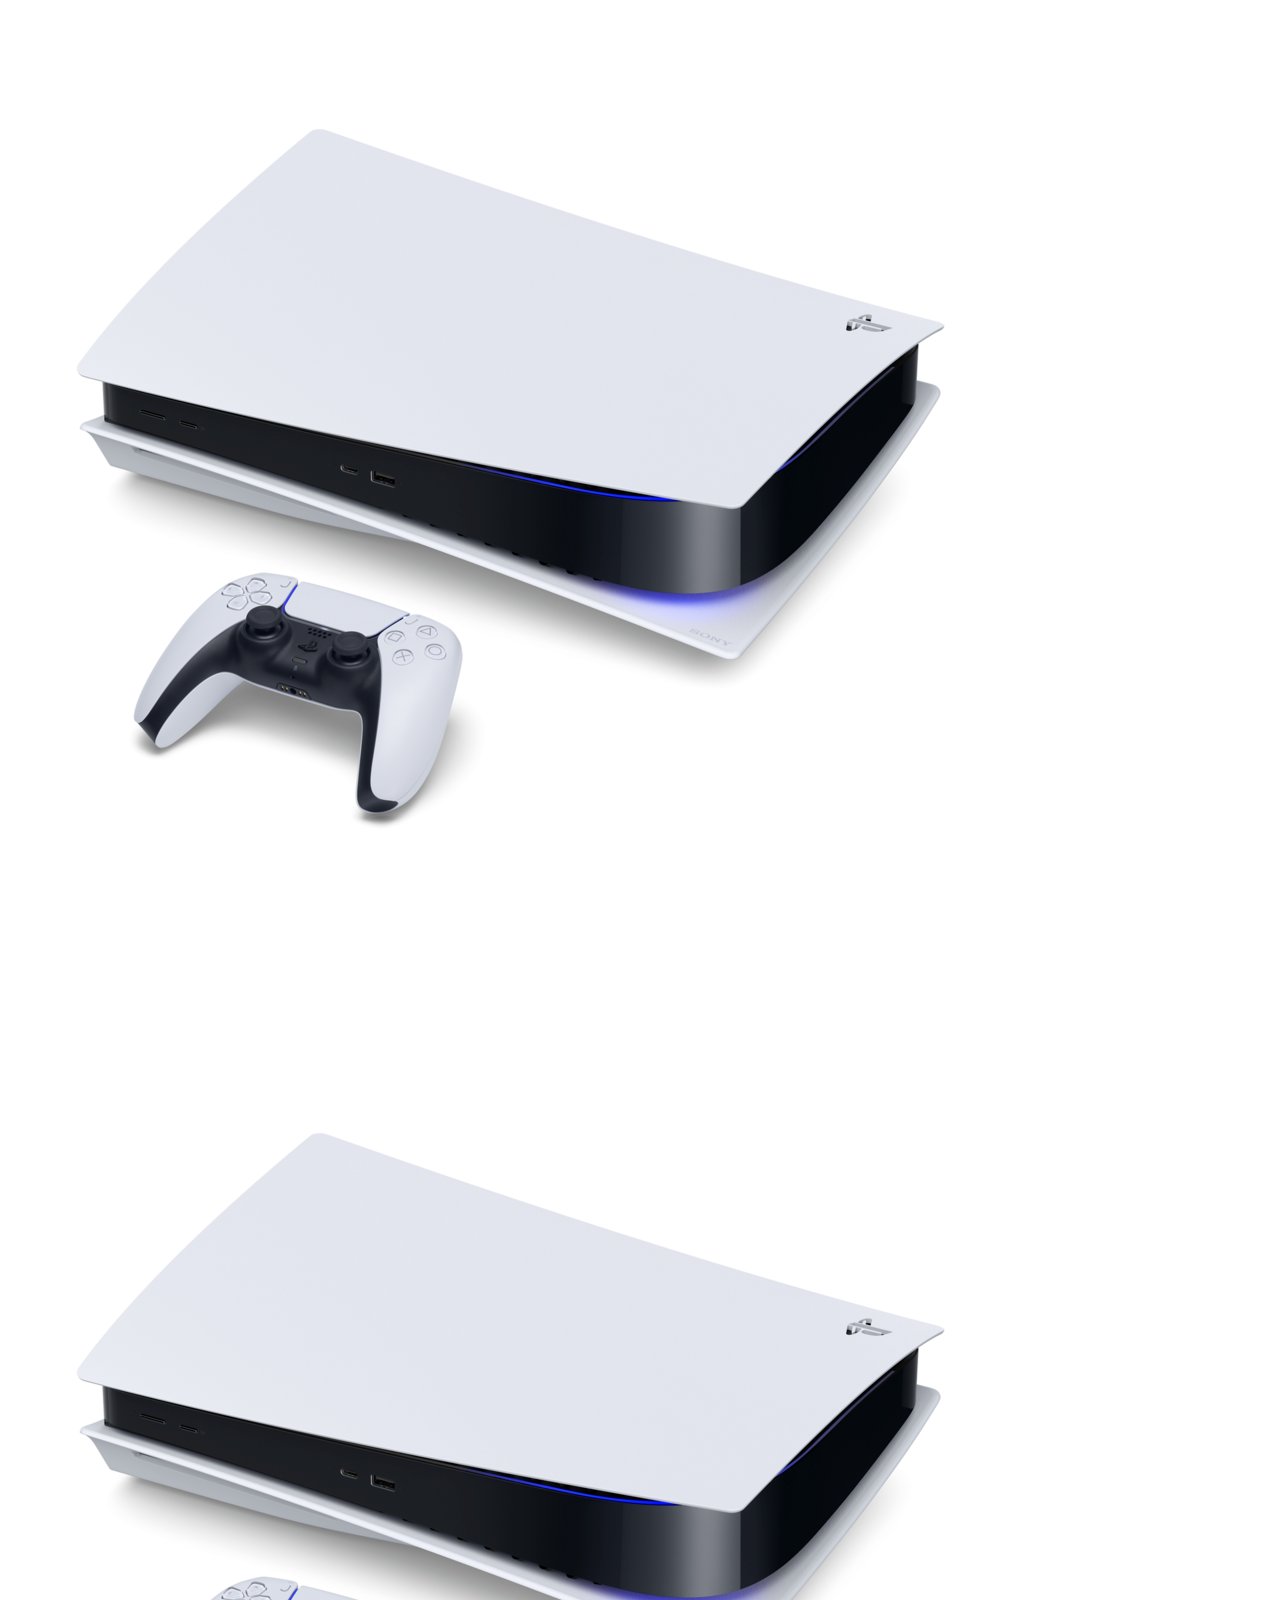
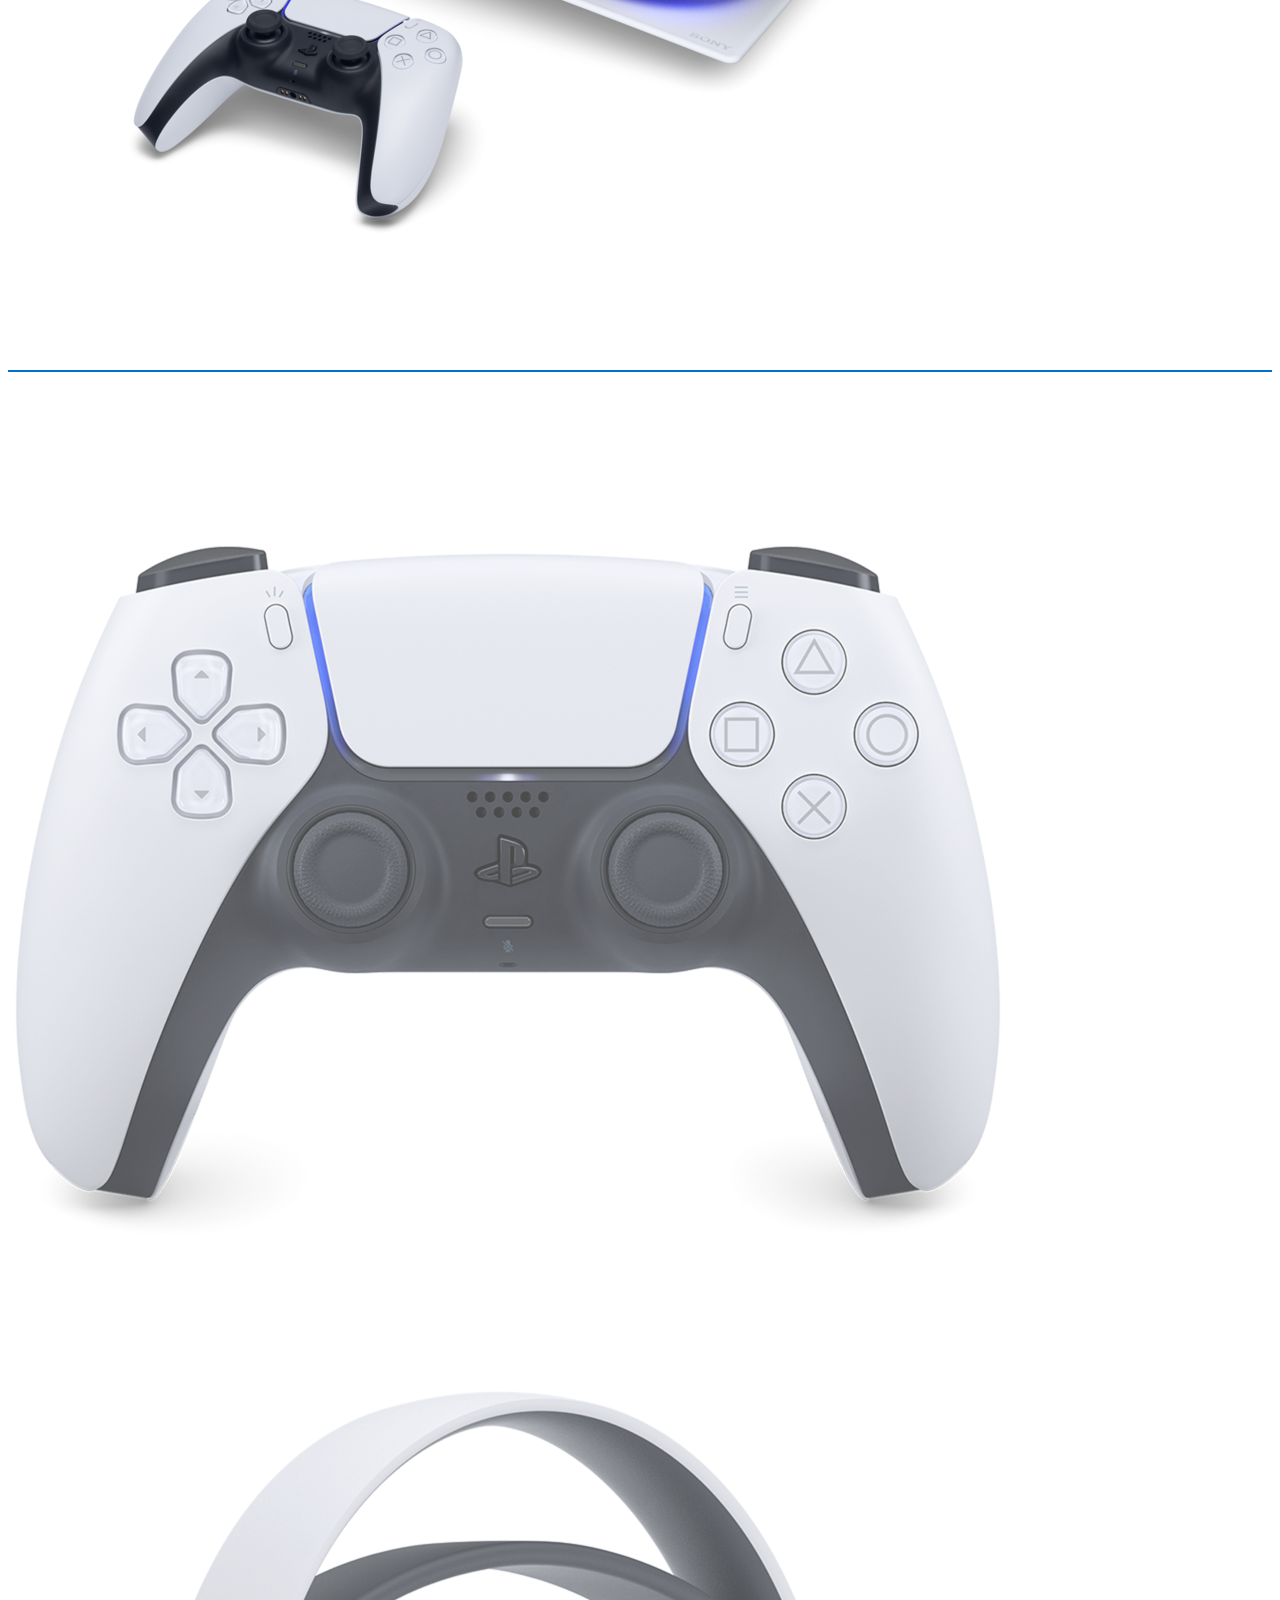
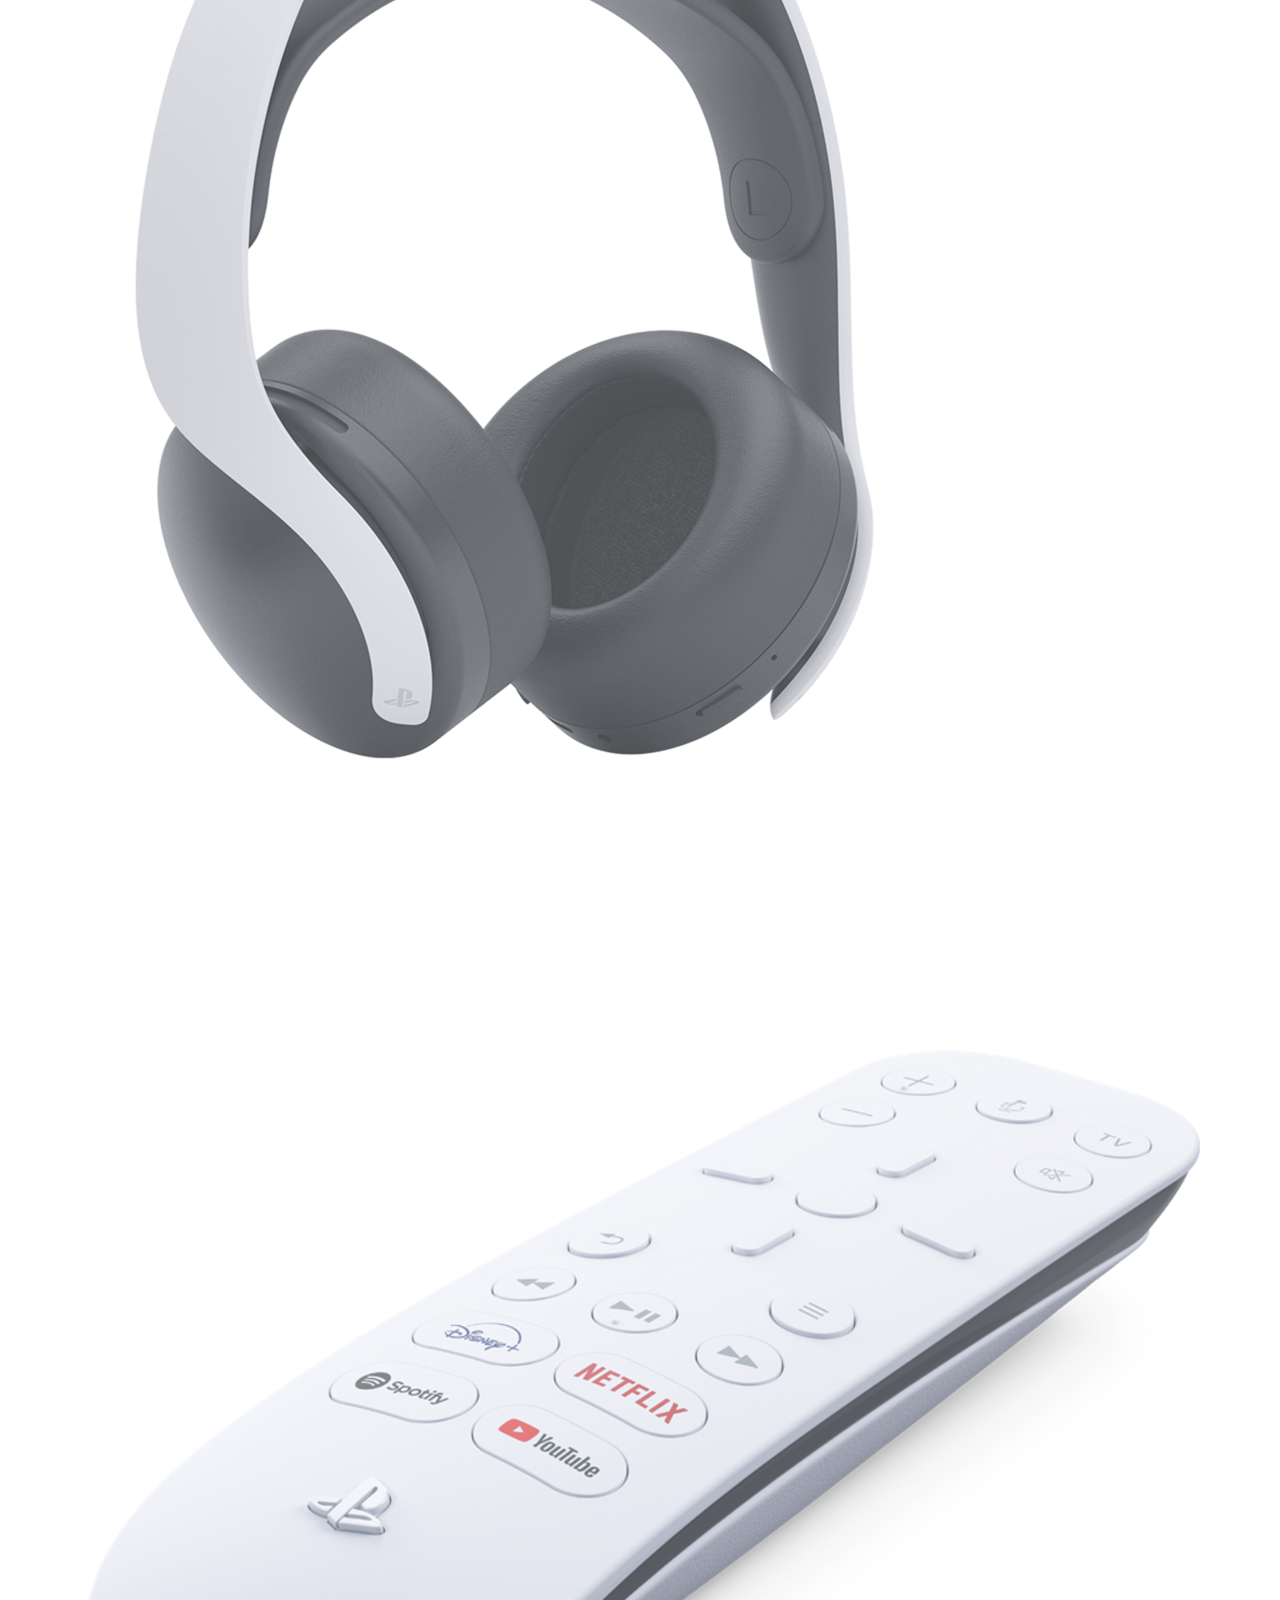
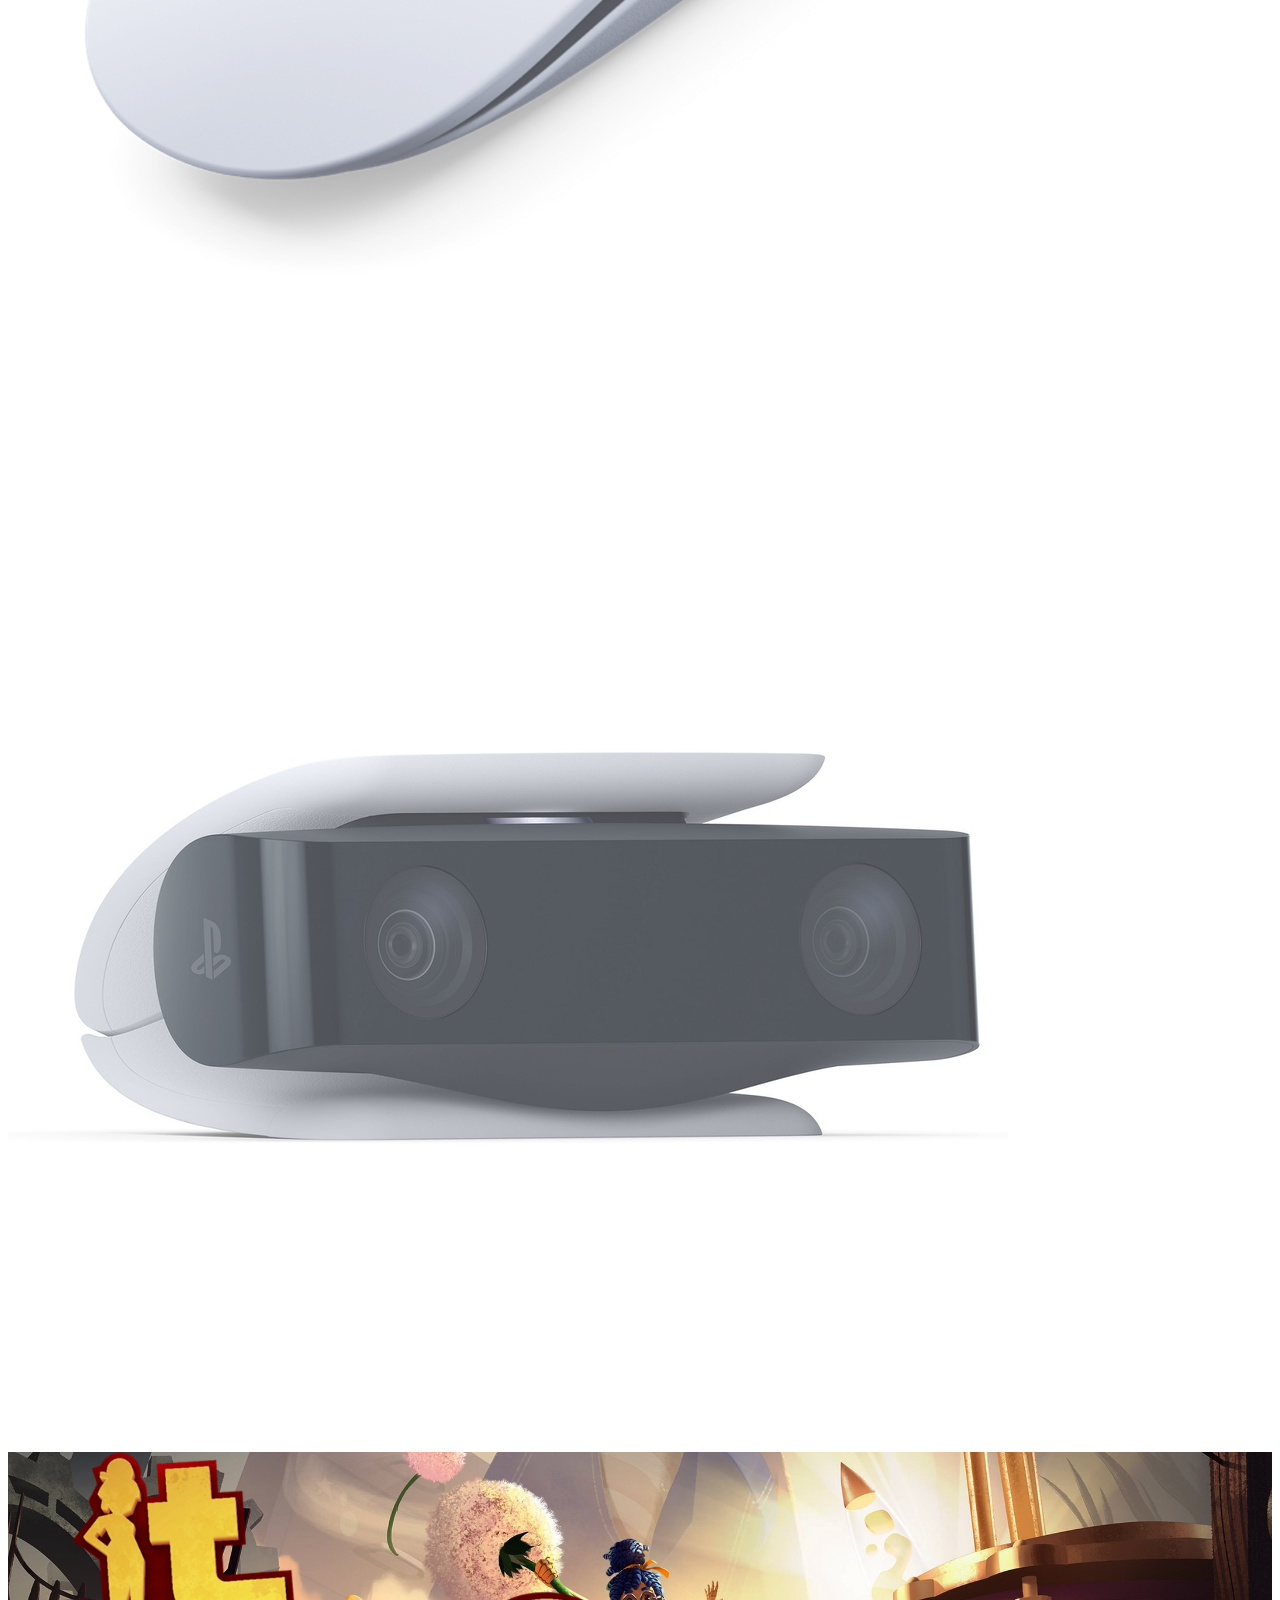
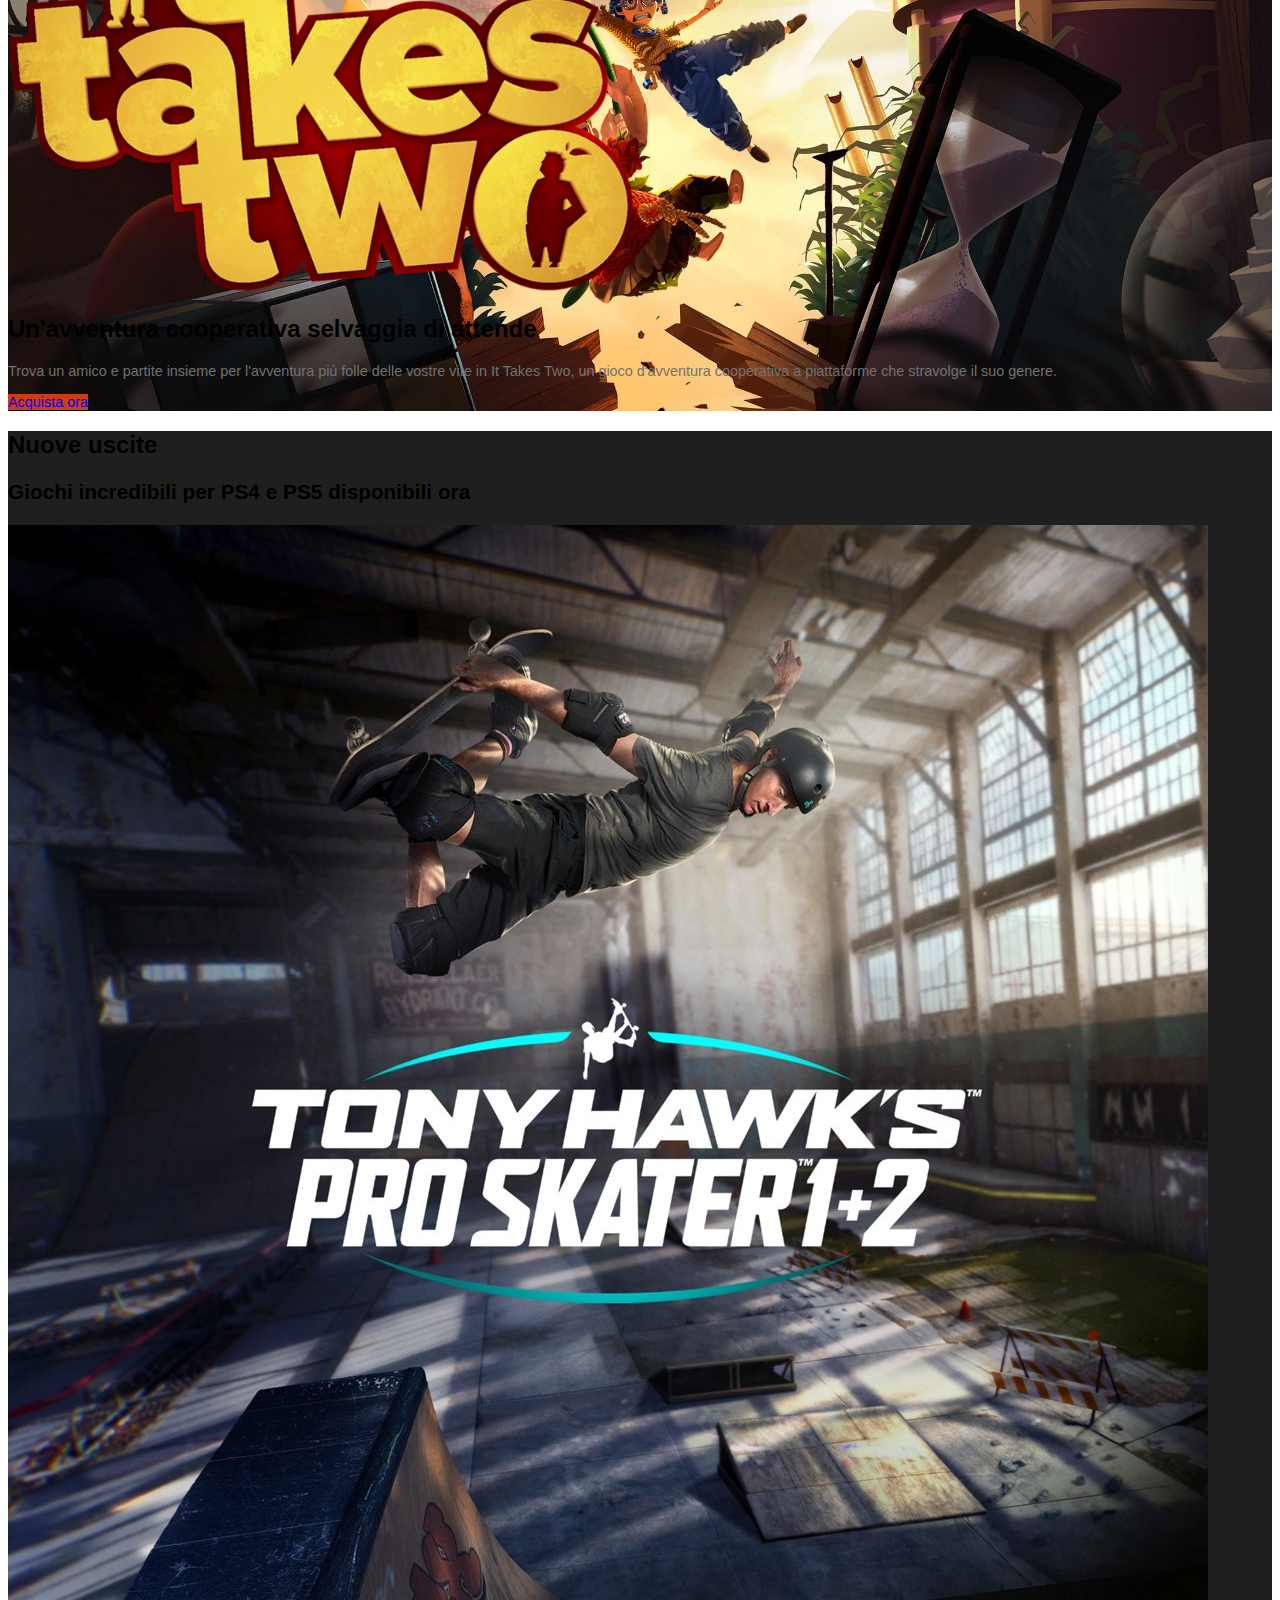
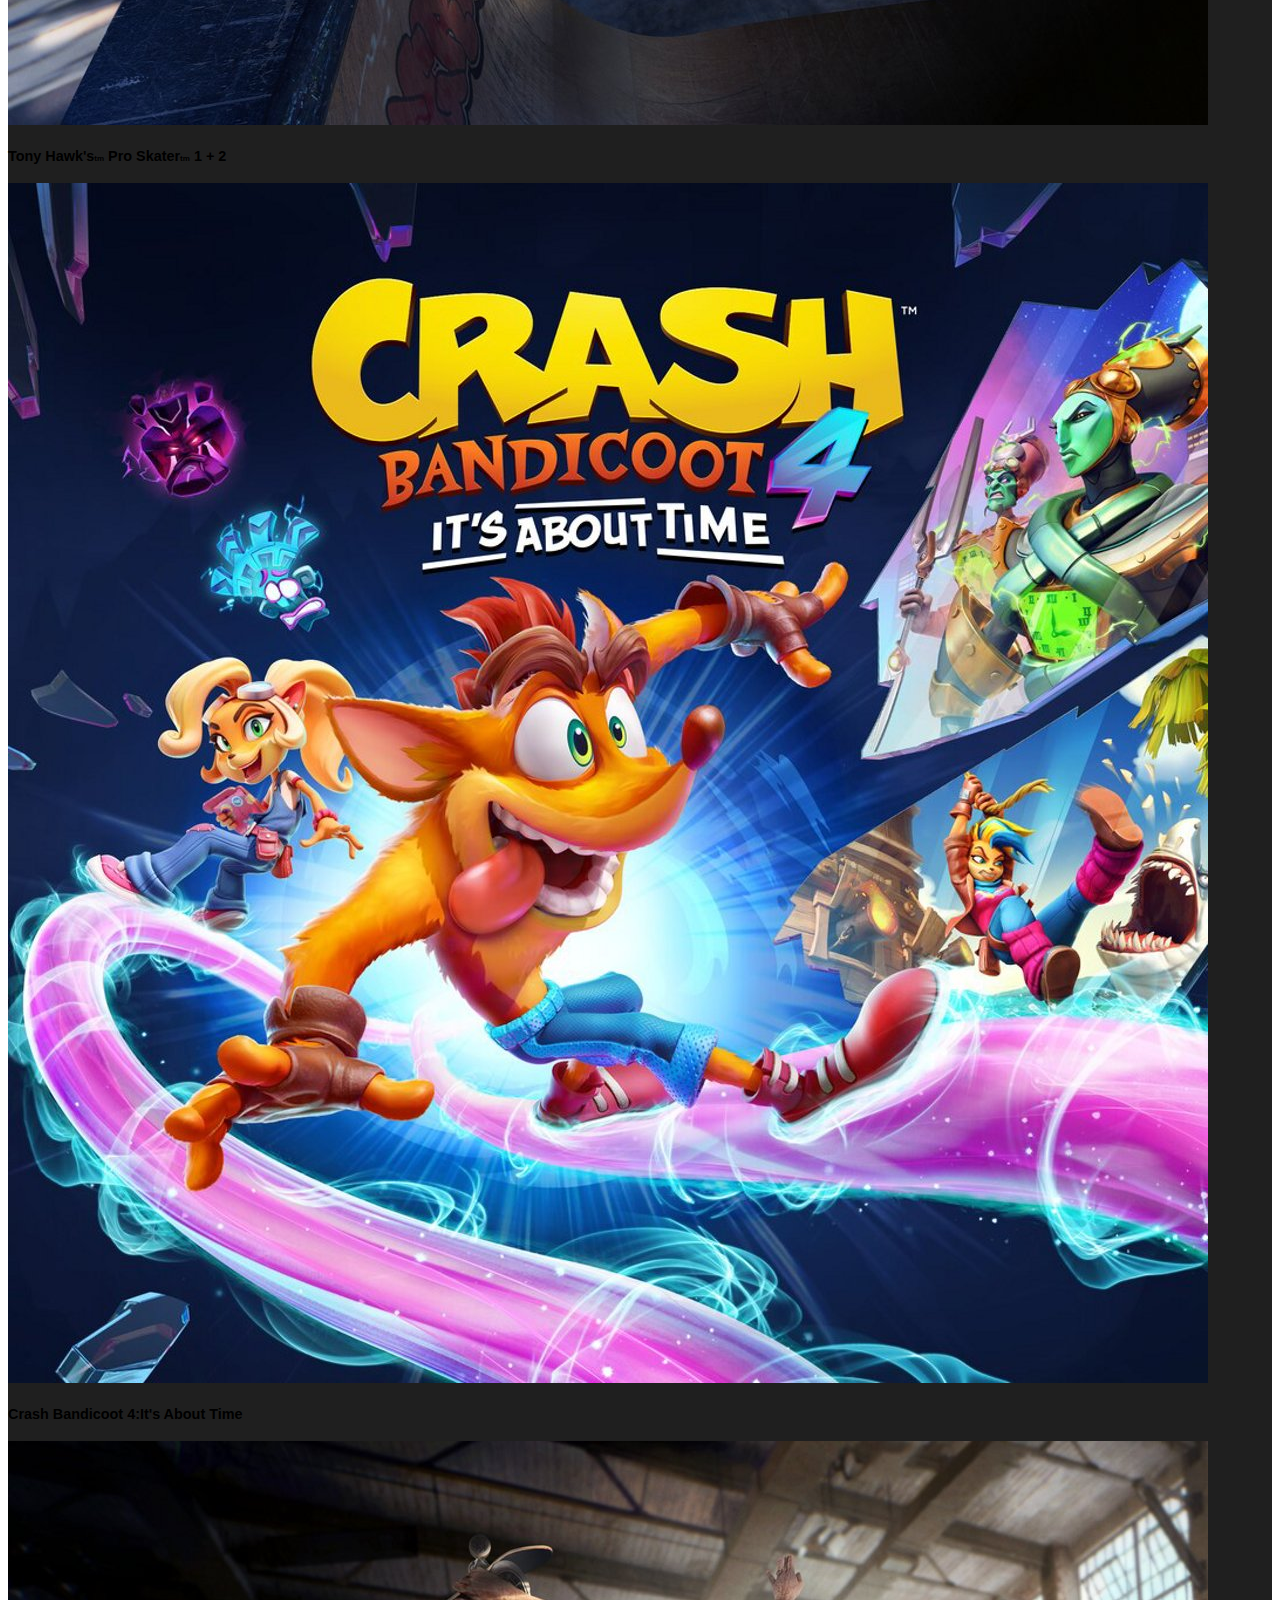
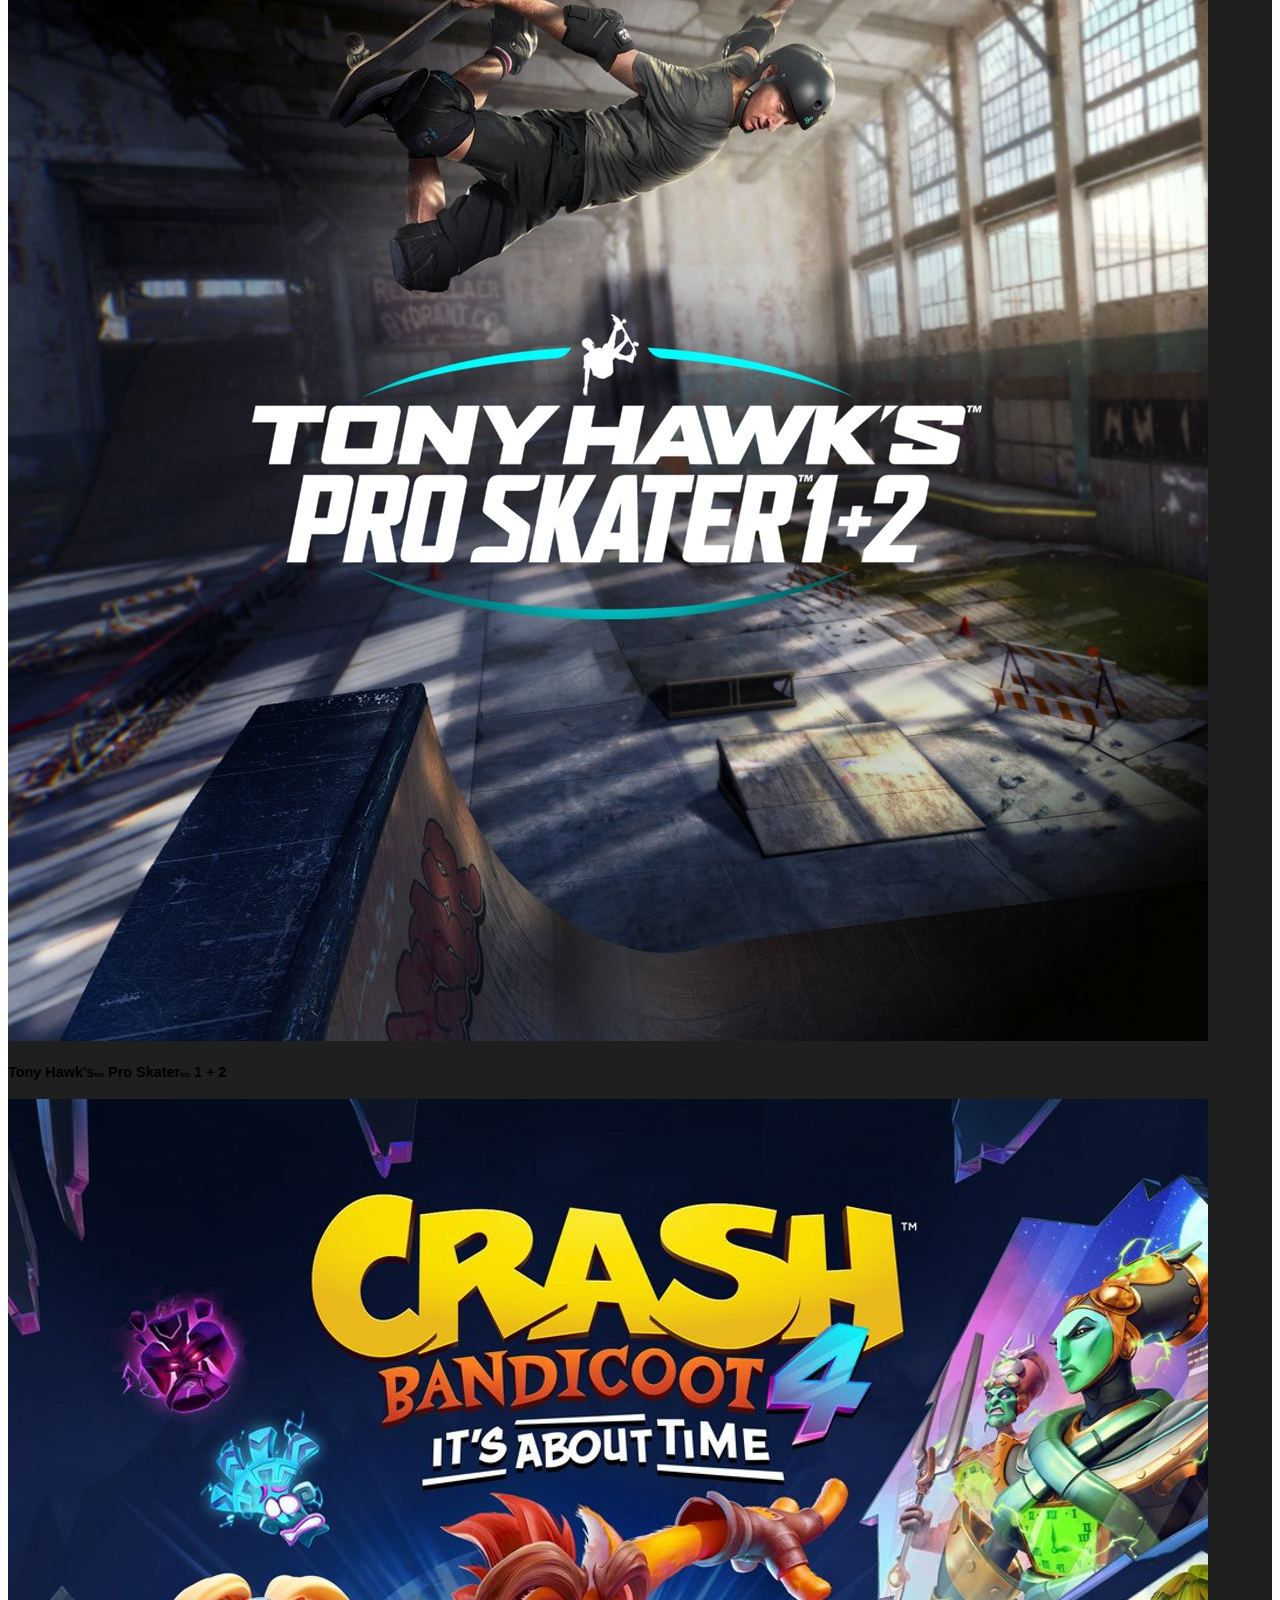
==== commit 3f2abac9: "last commit" ====
--- a/index.html
+++ b/index.html
@@ -26,40 +26,40 @@
                   <div class="collapse navbar-collapse" id="navbarSupportedContent">
                         <ul class="navbar-nav me-auto mb-2 mb-lg-0">
                             <li class="nav-item">
-                                <a class="nav-link text_dark" aria-current="page" href="#">
+                                <a class="nav-link text-grey" aria-current="page" href="#">
                                     Giochi
                                     <img src="./assets/img/chevron-down-solid.svg" alt="">
                                 </a>
                             </li>
                             <li class="nav-item">
-                                <a class="nav-link text_dark" href="#">Hardware
-                                    <img src="./assets/img/chevron-down-solid.svg" alt="">
-                                </a>
-                            </li>
-                            <li class="nav-item">
-                                <a class="nav-link text_dark" href="#">Servizi
-                                    <img src="./assets/img/chevron-down-solid.svg" alt="">
-                                </a>
-                            </li>
-                            <li class="nav-item">
-                                <a class="nav-link text_dark" href="#">Novità
-                                    <img src="./assets/img/chevron-down-solid.svg" alt="">
-                                </a>
-                            </li>
-                            <li class="nav-item">
-                                <a class="nav-link text_dark" href="#">Fai acquisti
-                                    <img src="./assets/img/chevron-down-solid.svg" alt="">
-                                </a>
-                            </li>
-                            <li class="nav-item">
-                                <a class="nav-link text_dark" href="#">Supporto
+                                <a class="nav-link text_grey" href="#">Hardware
+                                    <img src="./assets/img/chevron-down-solid.svg" alt="">
+                                </a>
+                            </li>
+                            <li class="nav-item">
+                                <a class="nav-link text_grey" href="#">Servizi
+                                    <img src="./assets/img/chevron-down-solid.svg" alt="">
+                                </a>
+                            </li>
+                            <li class="nav-item">
+                                <a class="nav-link text_grey" href="#">Novità
+                                    <img src="./assets/img/chevron-down-solid.svg" alt="">
+                                </a>
+                            </li>
+                            <li class="nav-item">
+                                <a class="nav-link text_grey" href="#">Fai acquisti
+                                    <img src="./assets/img/chevron-down-solid.svg" alt="">
+                                </a>
+                            </li>
+                            <li class="nav-item">
+                                <a class="nav-link text_grey" href="#">Supporto
                                     <img src="./assets/img/chevron-down-solid.svg" alt="">
                                 </a>
                             </li>
                         </ul>
                         <ul class="navbar-nav ms-auto mb-2 mb-lg-0">
                             <li class="nav-item">
-                                <a class="nav-link text_dark" href="#">My Playstation
+                                <a class="nav-link text_grey" href="#">My Playstation
                                     <img src="./assets/img/chevron-down-solid.svg" alt="">
                                 </a>
                             </li>
@@ -82,7 +82,6 @@
            <div class="container pt-5 pb-2 my-5">
                 <div class="row">
                     <div class="col-12 col-lg-4">
-                        <img src="./assets/img/returnal-hero-banner-logo.png" alt="">
                         <h1 class="text-white my-4">Rompi il cerchio</h1>
                         <p class="text-white mb-4">Rialzati dopo ogni sconfitta e affronta una nuova sfida con ogni rinascita in questo esplosivo thriller fantascientifico, disponibile in esclusiva su PS5.</p>
                         <a href="#" class="btn buy text-white rounded-pill d-inline">Acquista ora</a>
--- a/assets/css/style.css
+++ b/assets/css/style.css
@@ -81,10 +81,10 @@
 /* #endregion utilities */
 
 /* #region header */
-header{
+header {
     position:fixed;
     left:0;
-    width:100%;
+    width: 100%;
     z-index: 100;
     box-shadow: 0px 2px 5px -5px; 
 }
@@ -103,6 +103,9 @@
 /* #endregion header */
 
 /* #region main */
+main{
+    padding-top:5.625rem;
+}
 .jumbotron{
     background-image: url('../img/jumbo-bg.png');
     background-size: cover;
@@ -262,4 +265,6 @@
     }
 }
 
-/* #endregion responsive */+/* #endregion responsive */
+
+
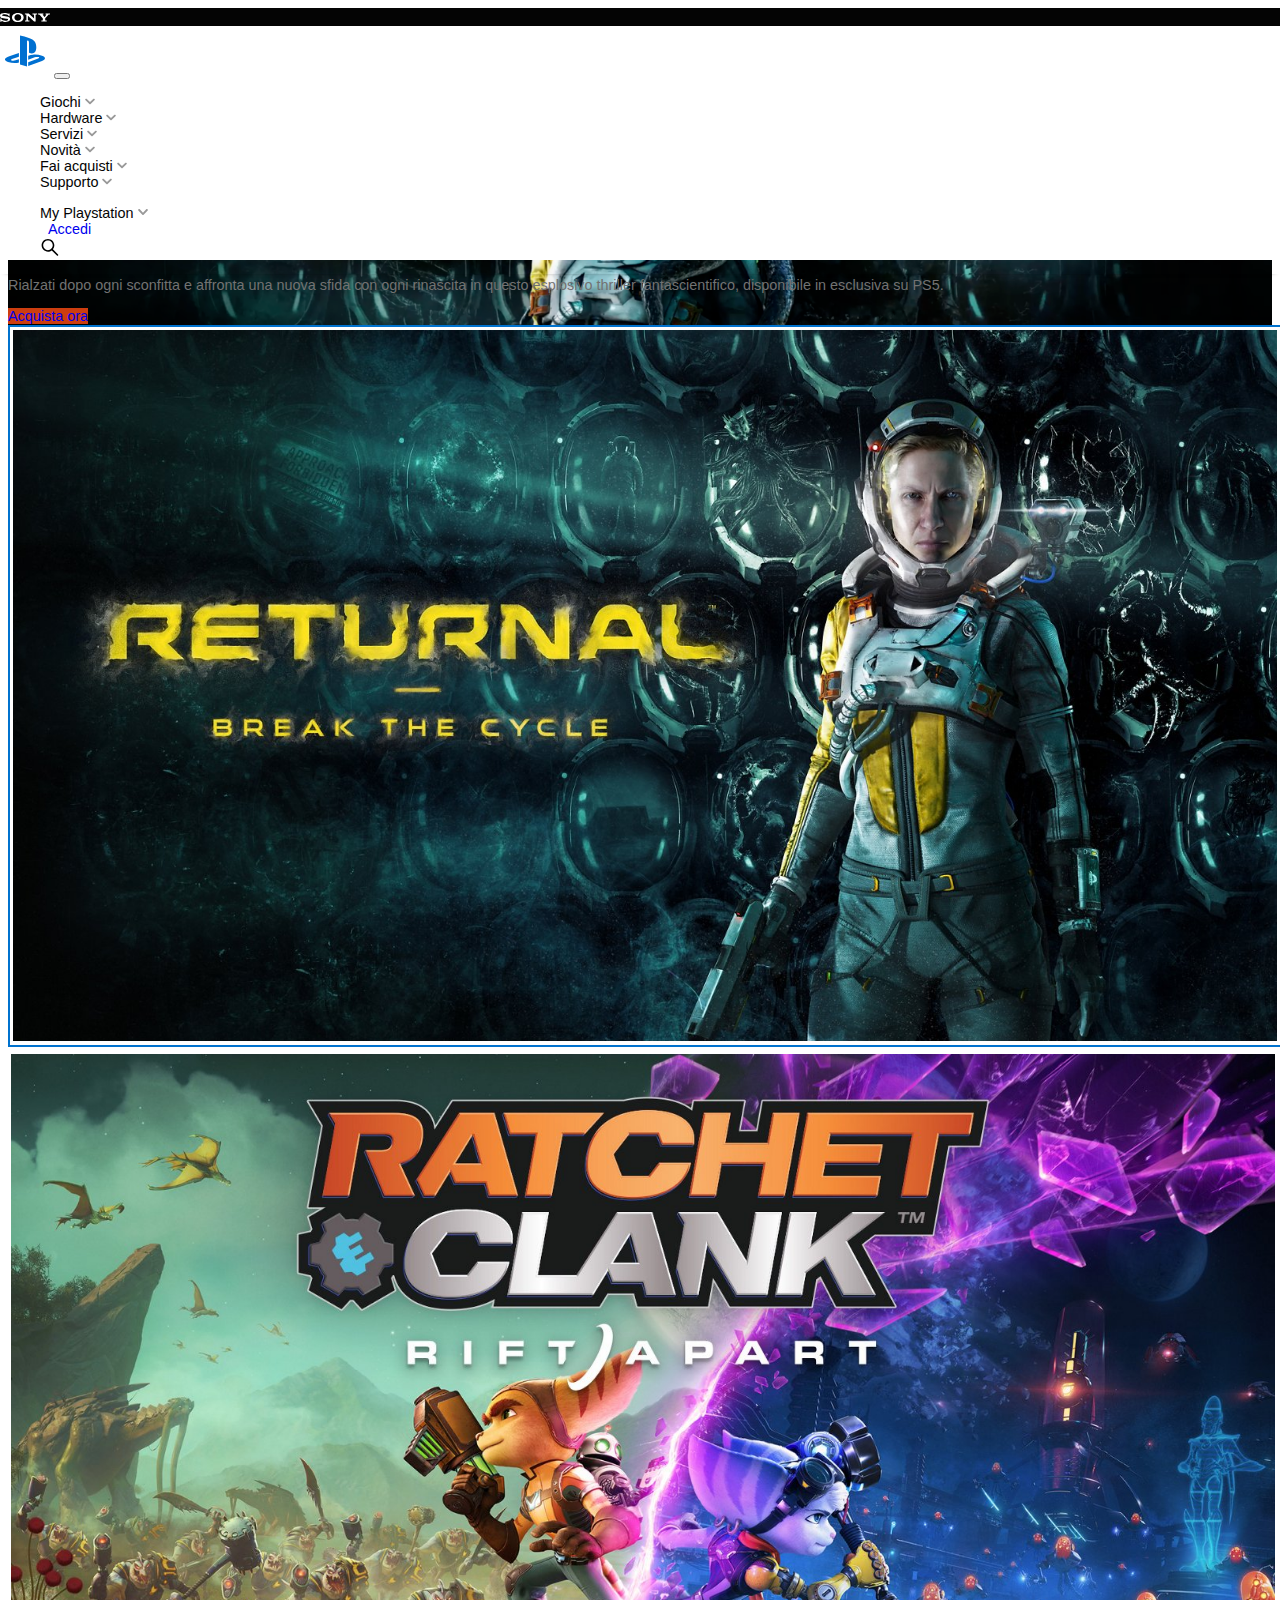
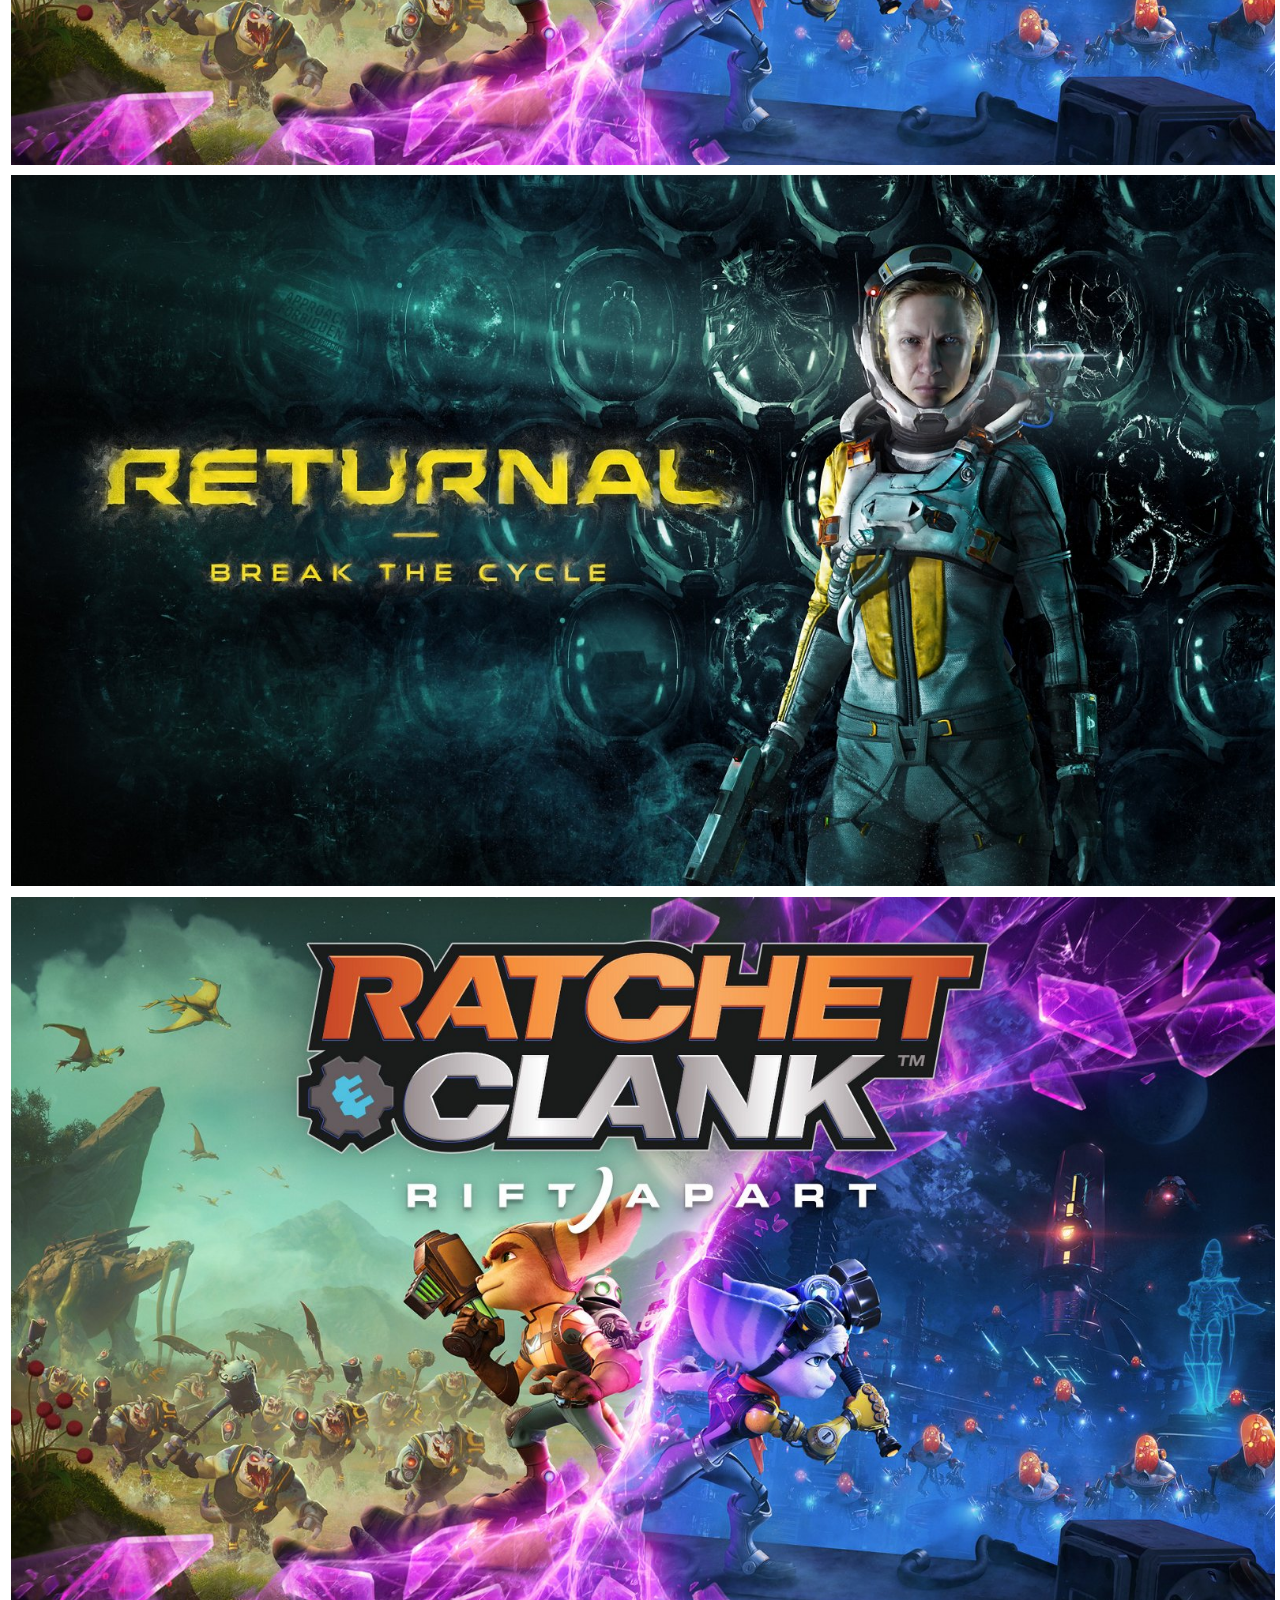
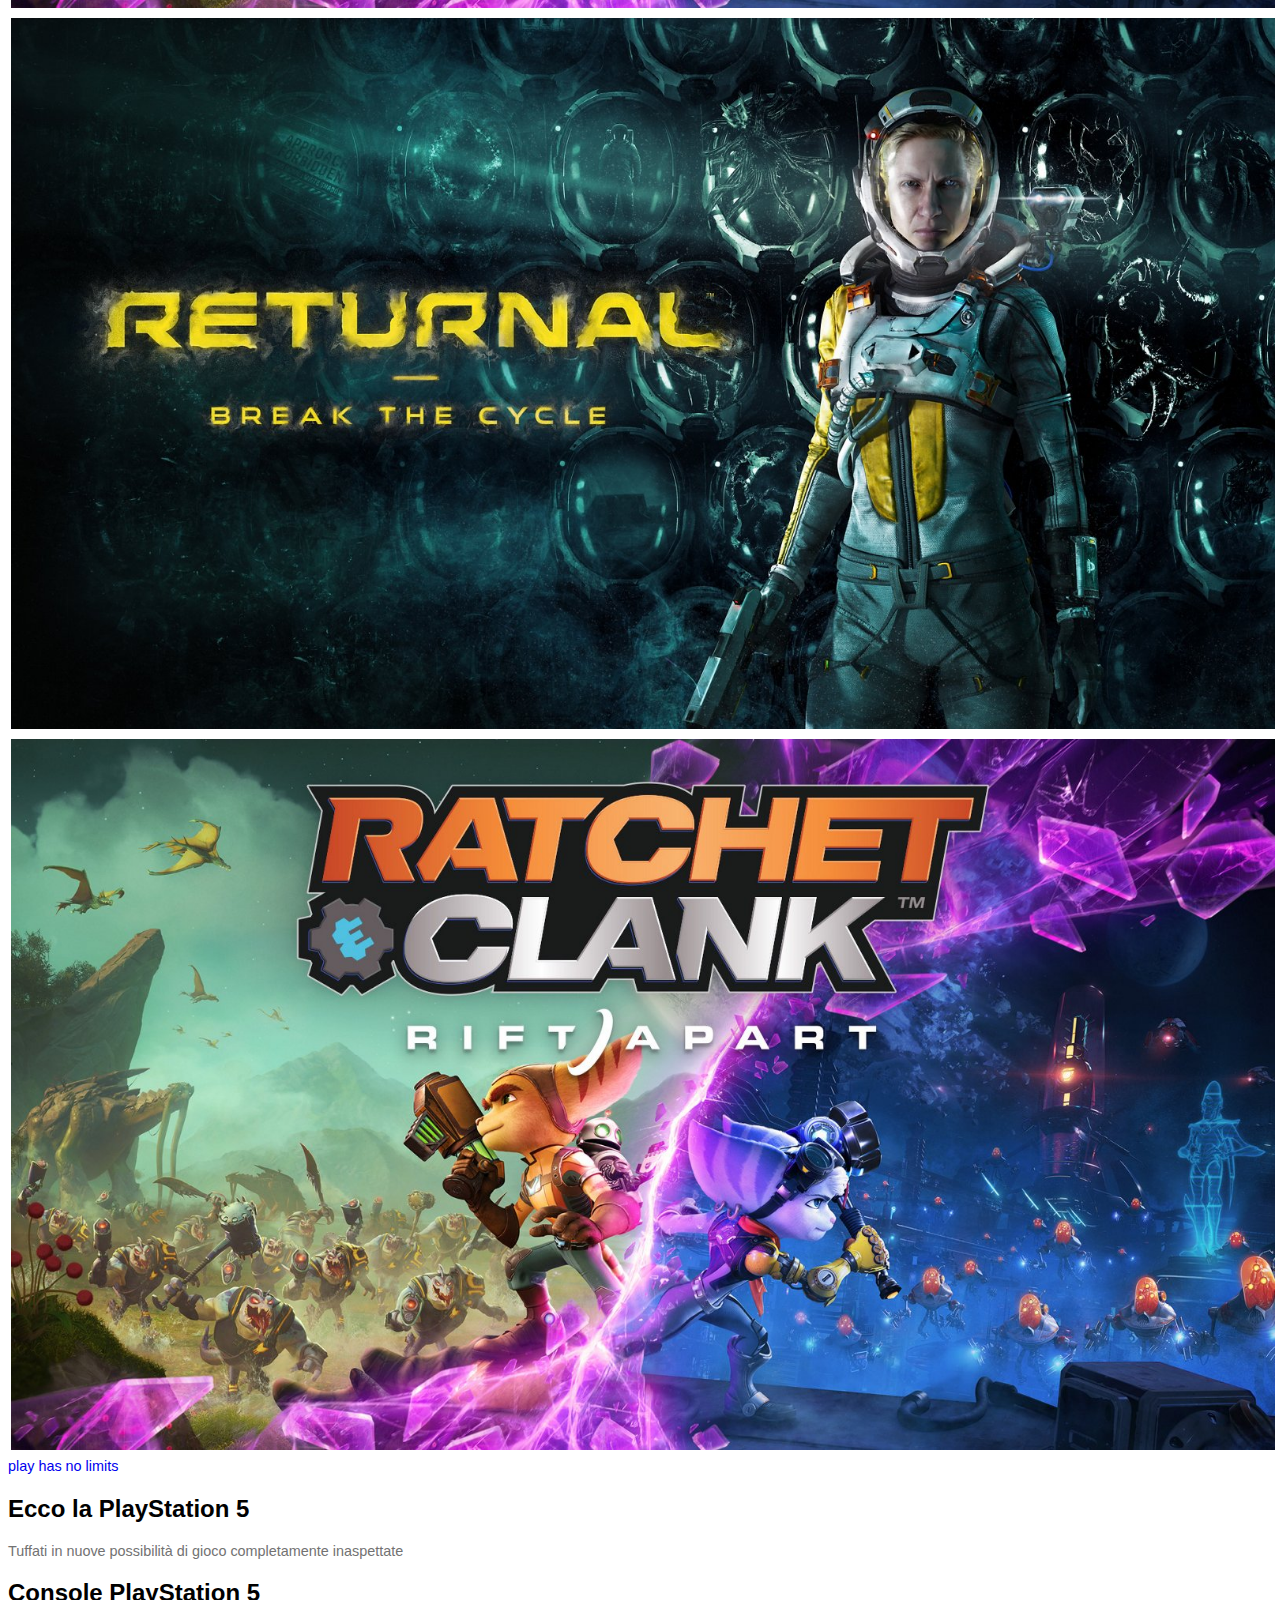
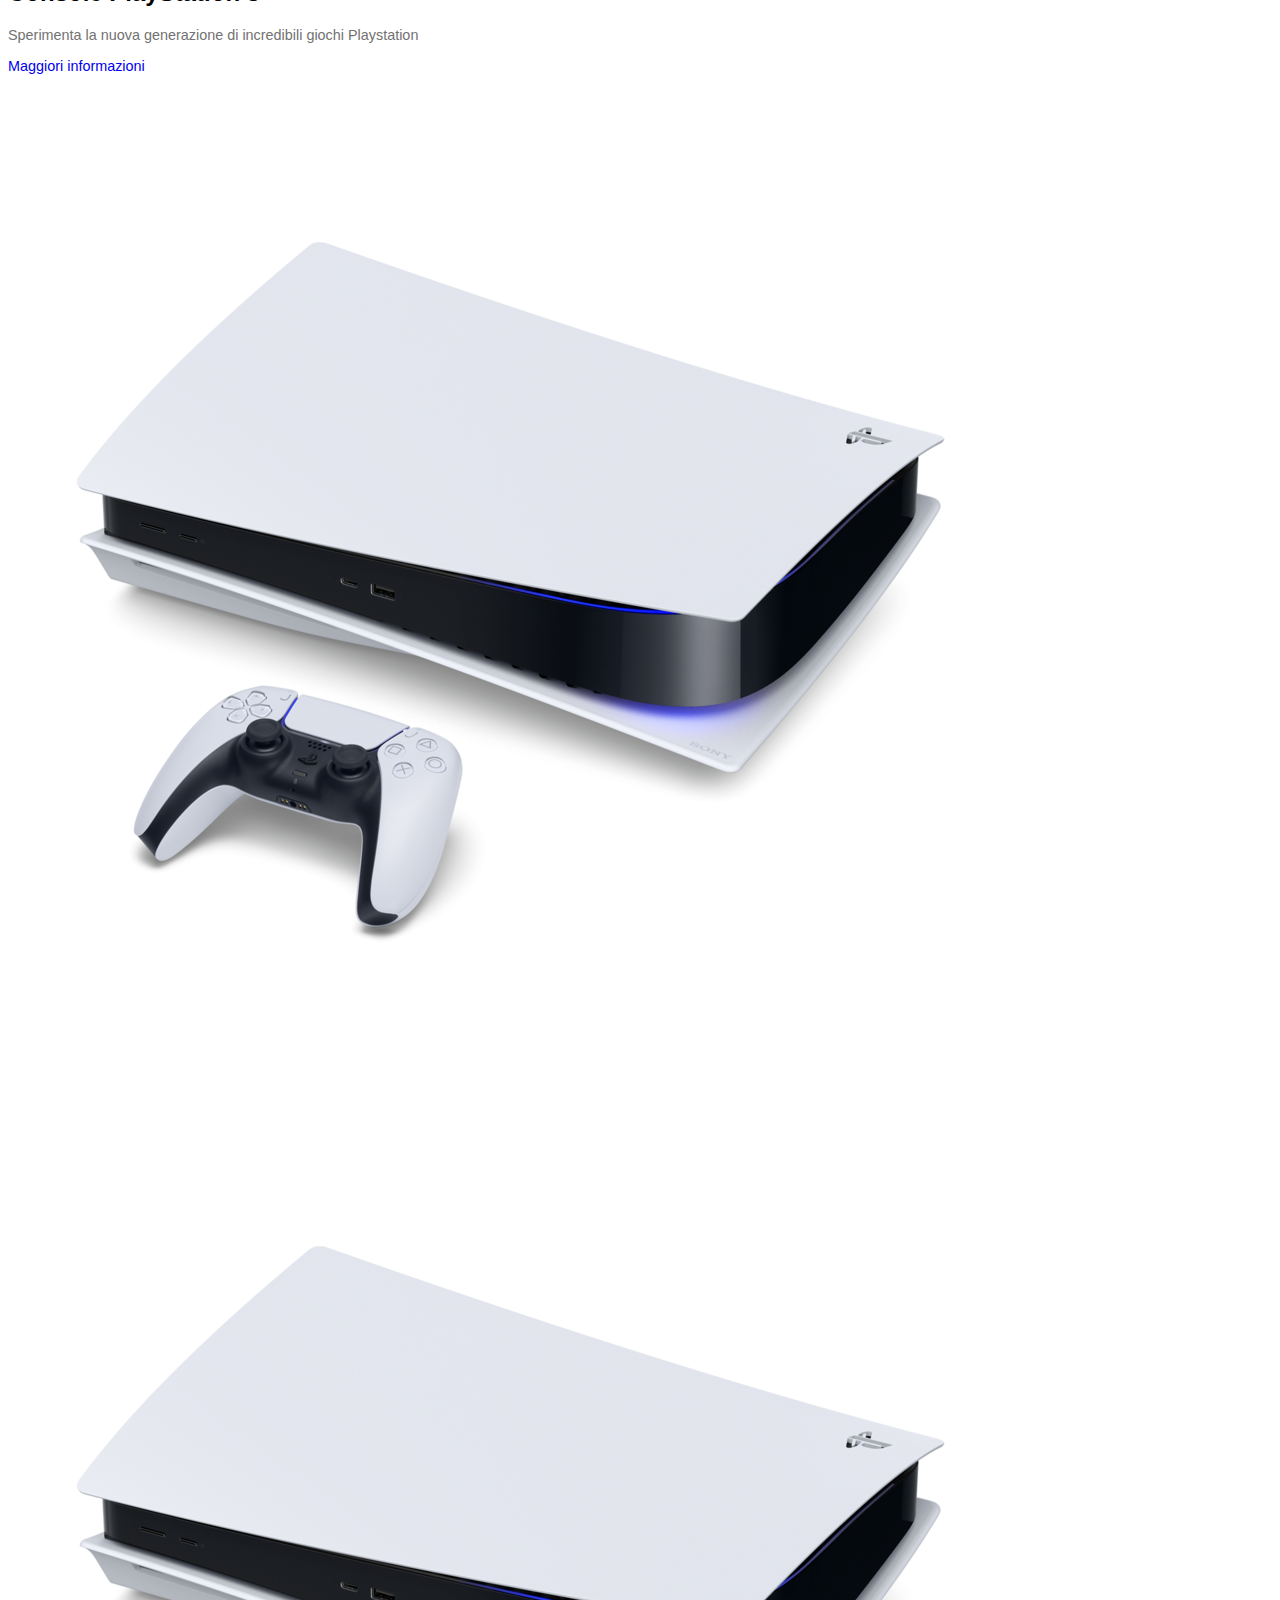
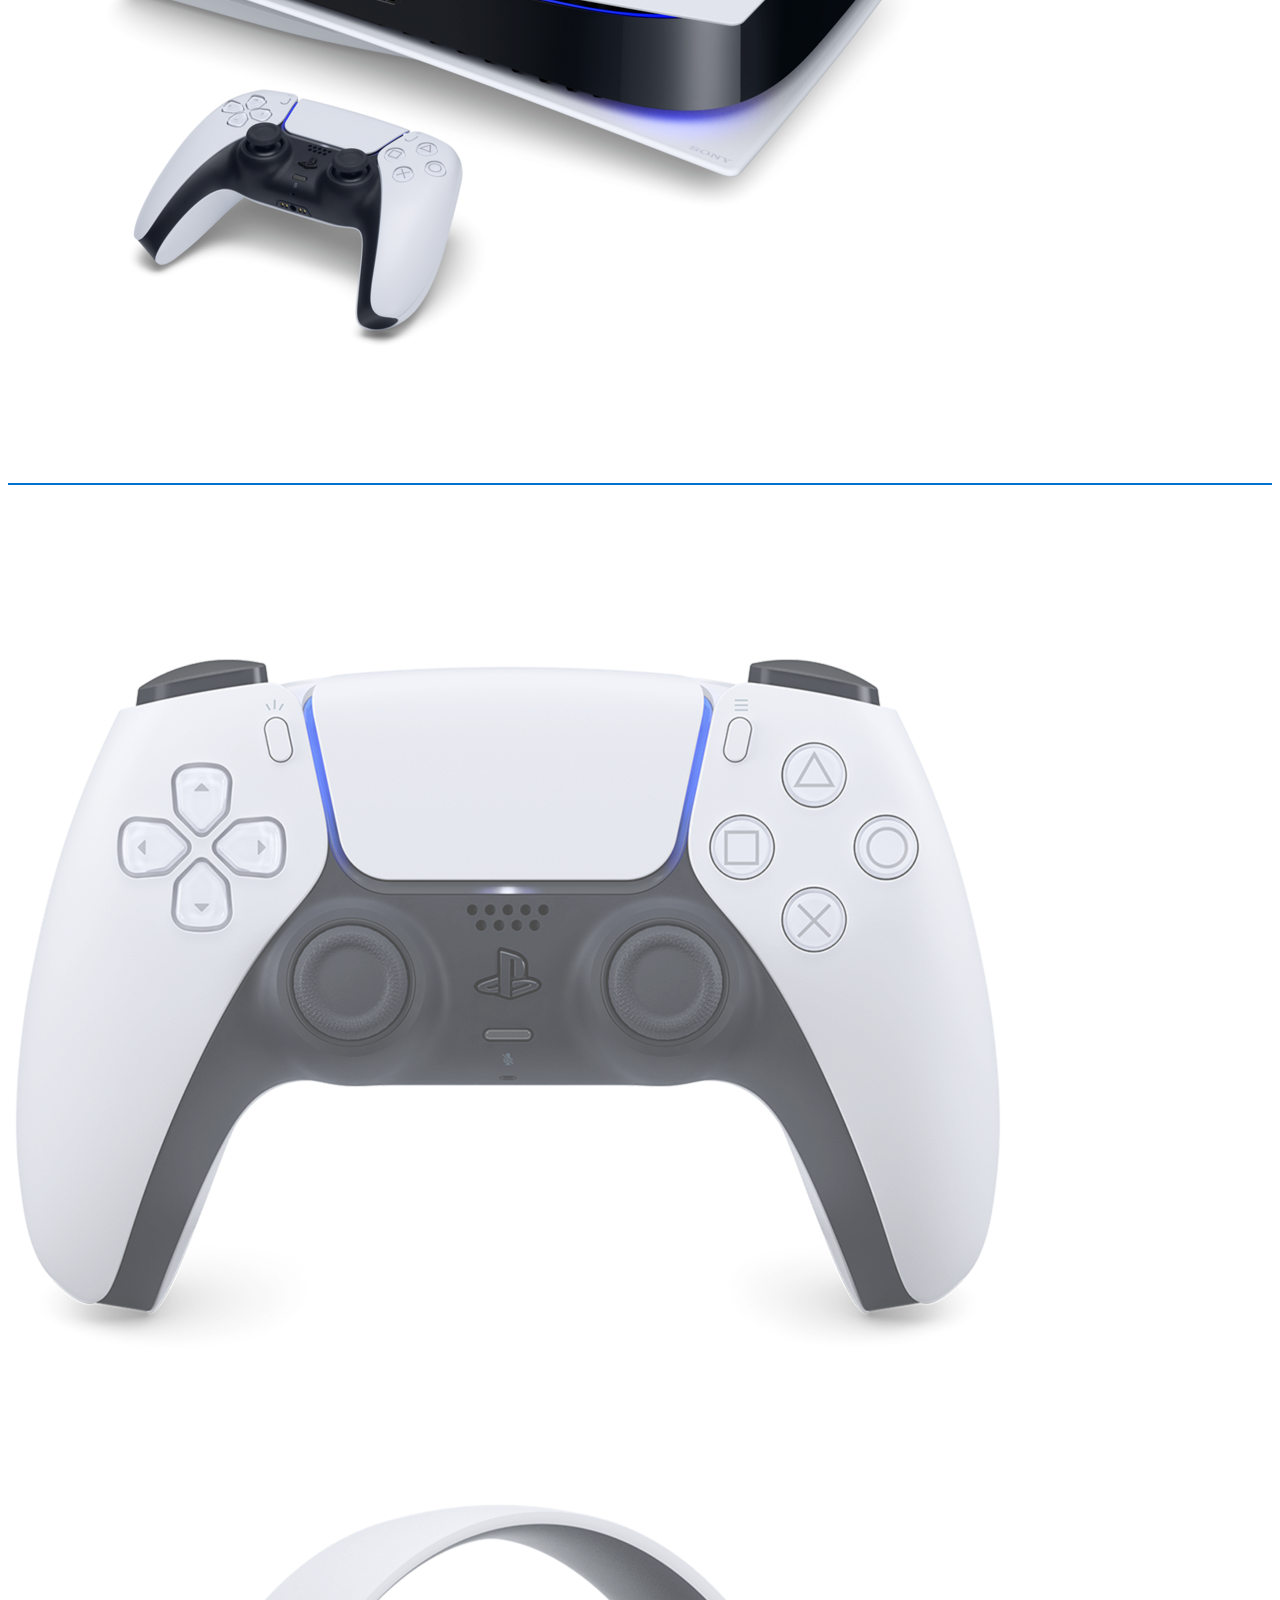
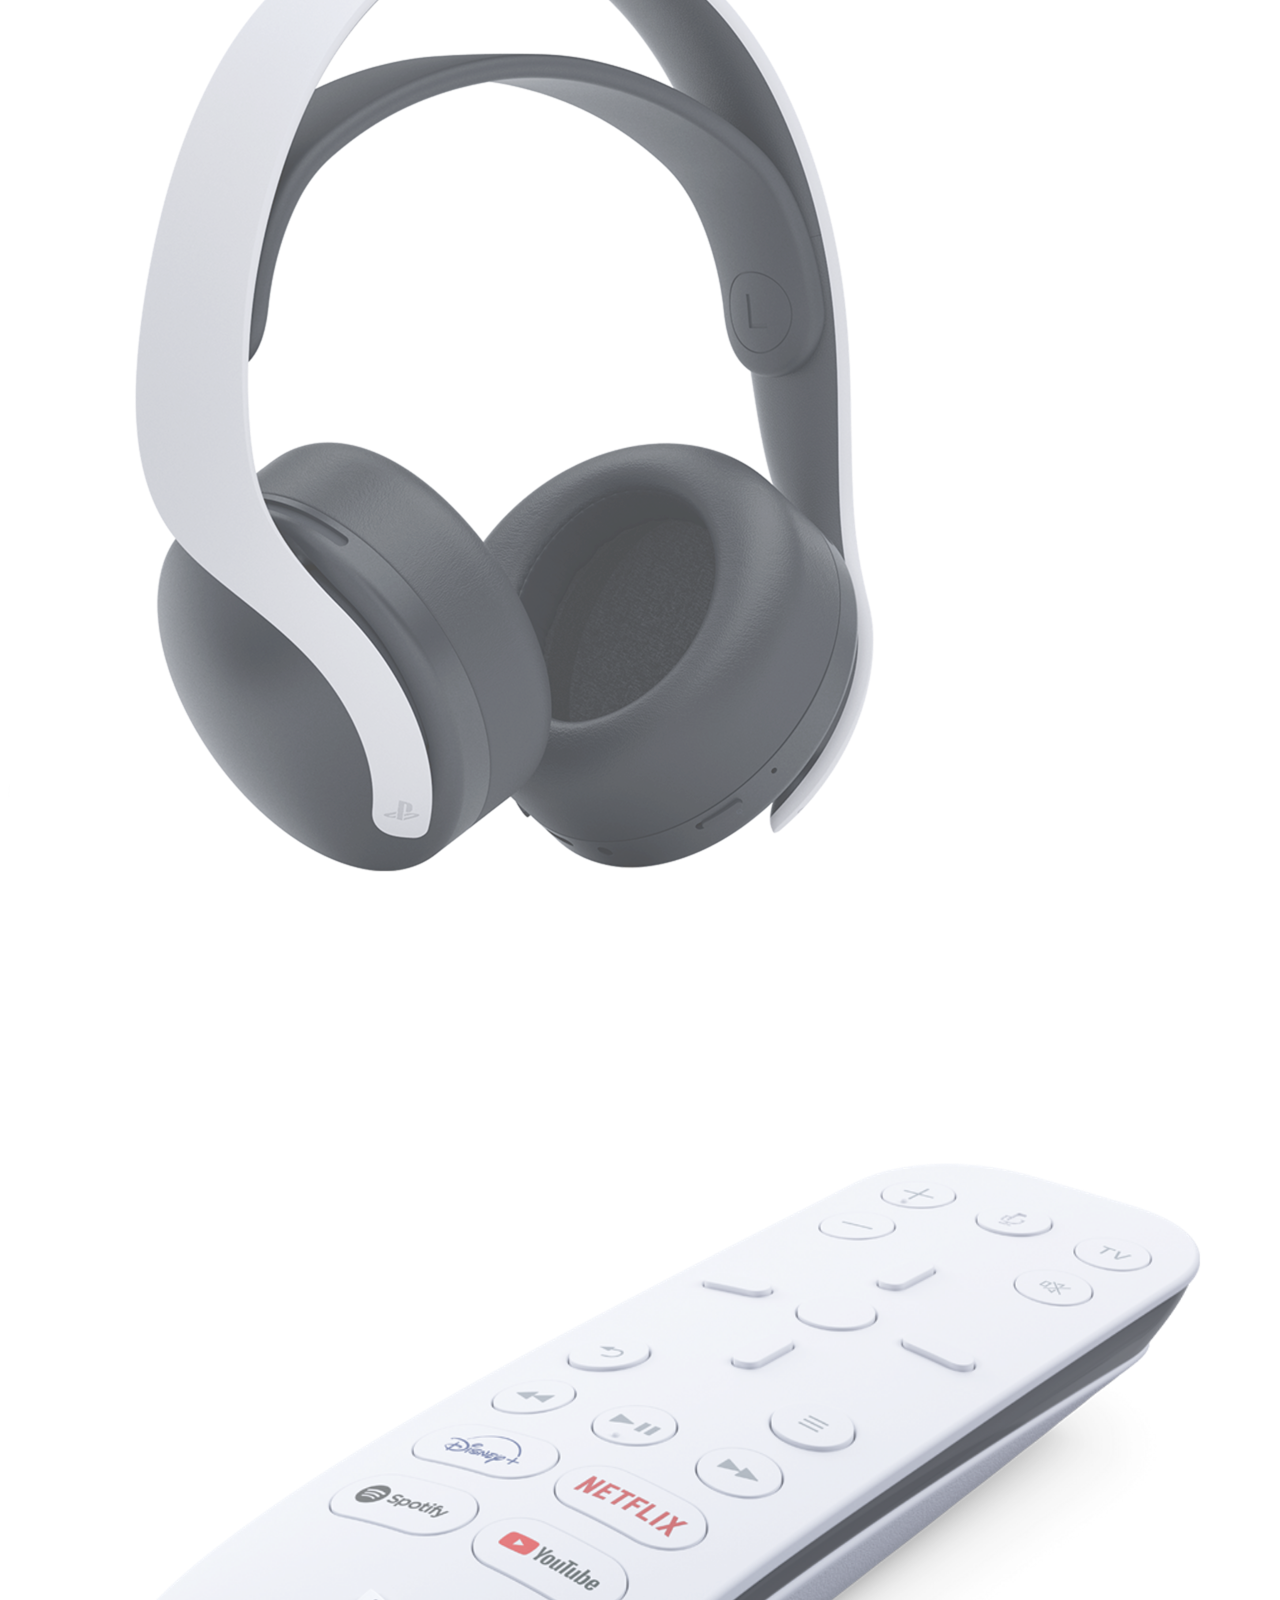
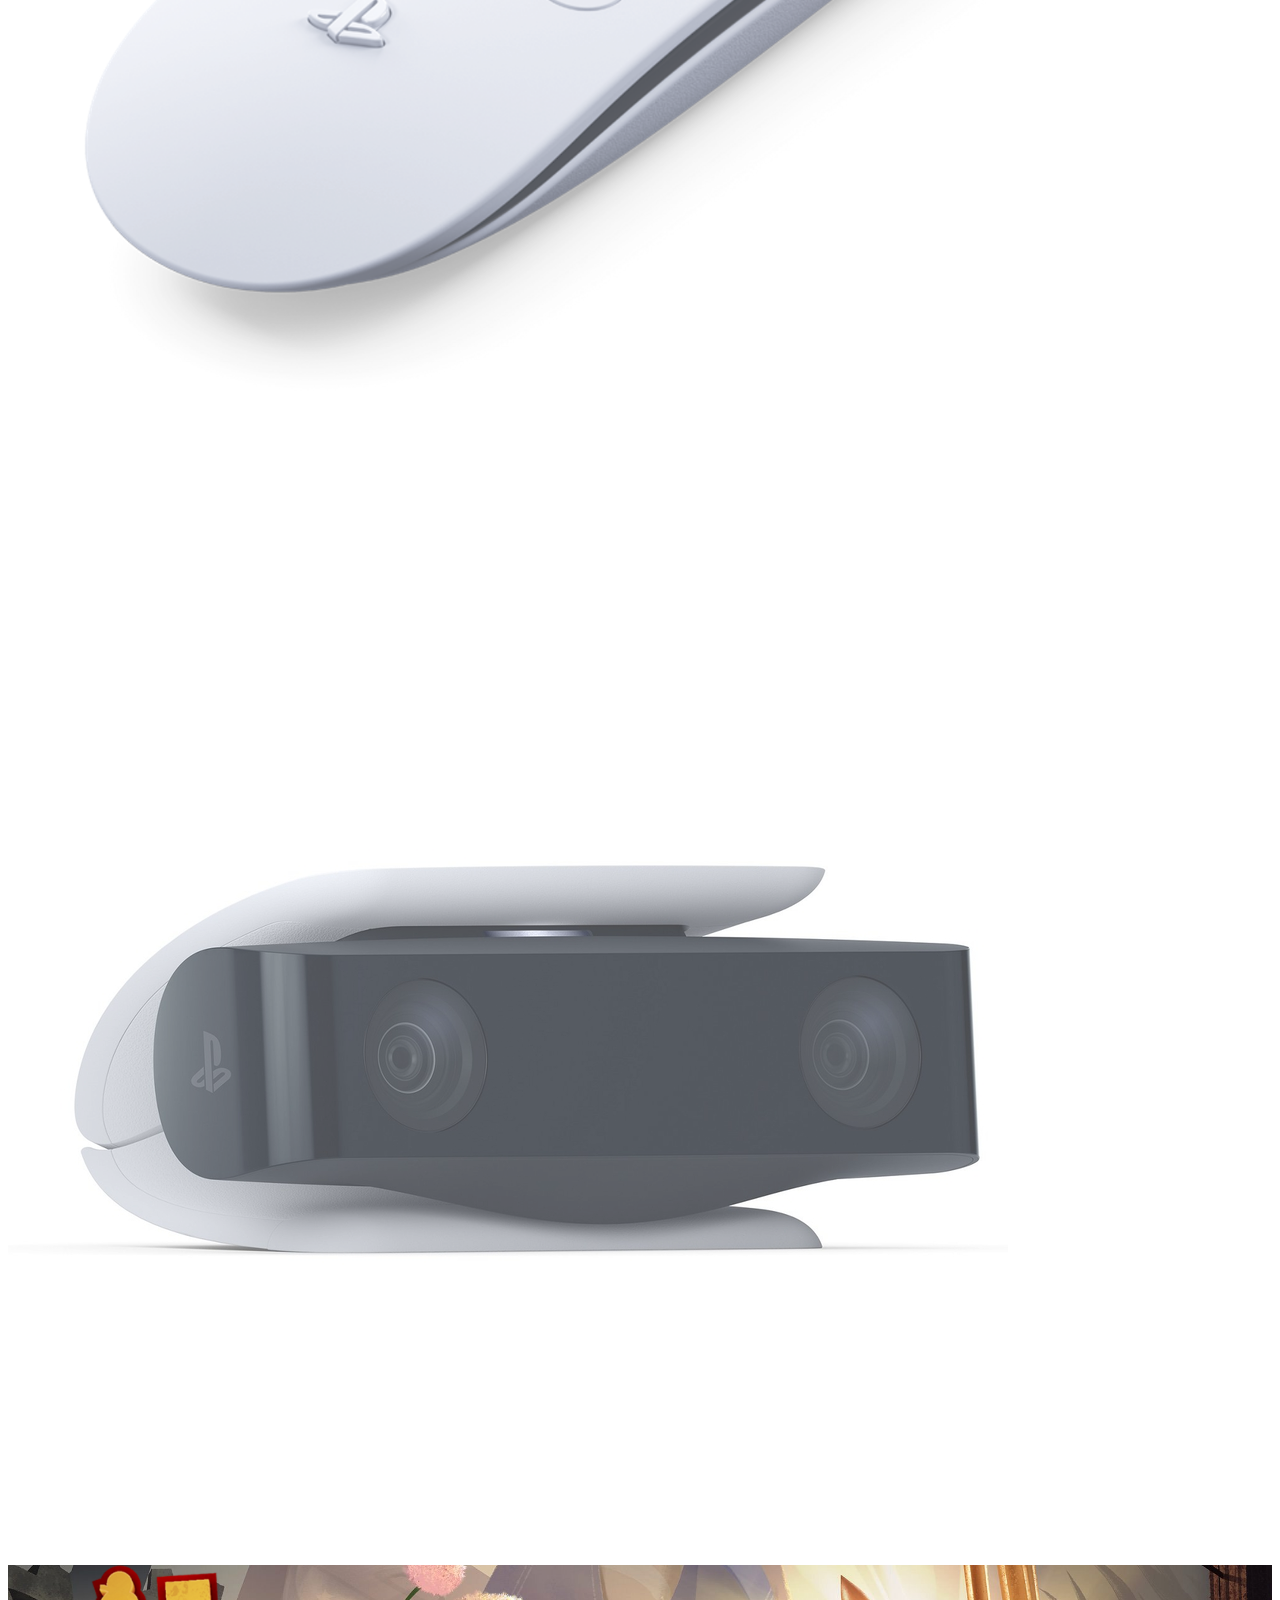
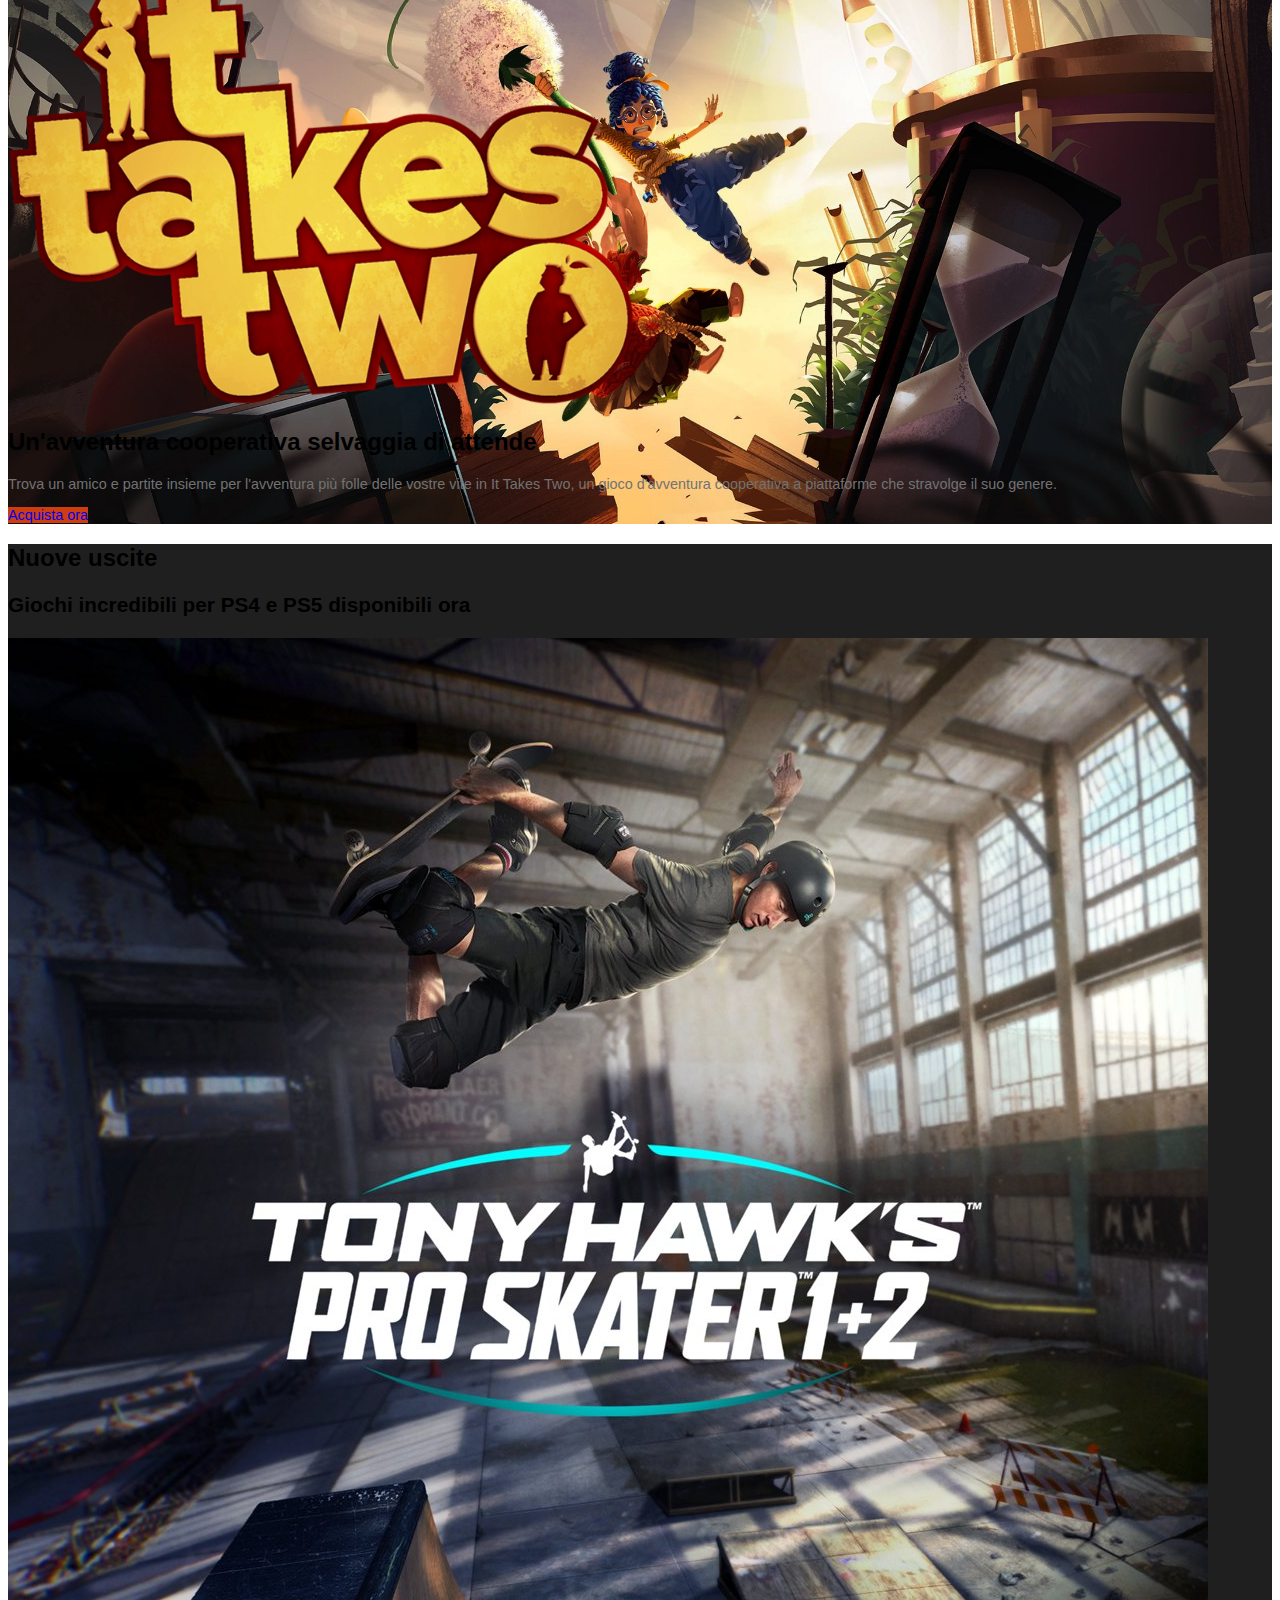
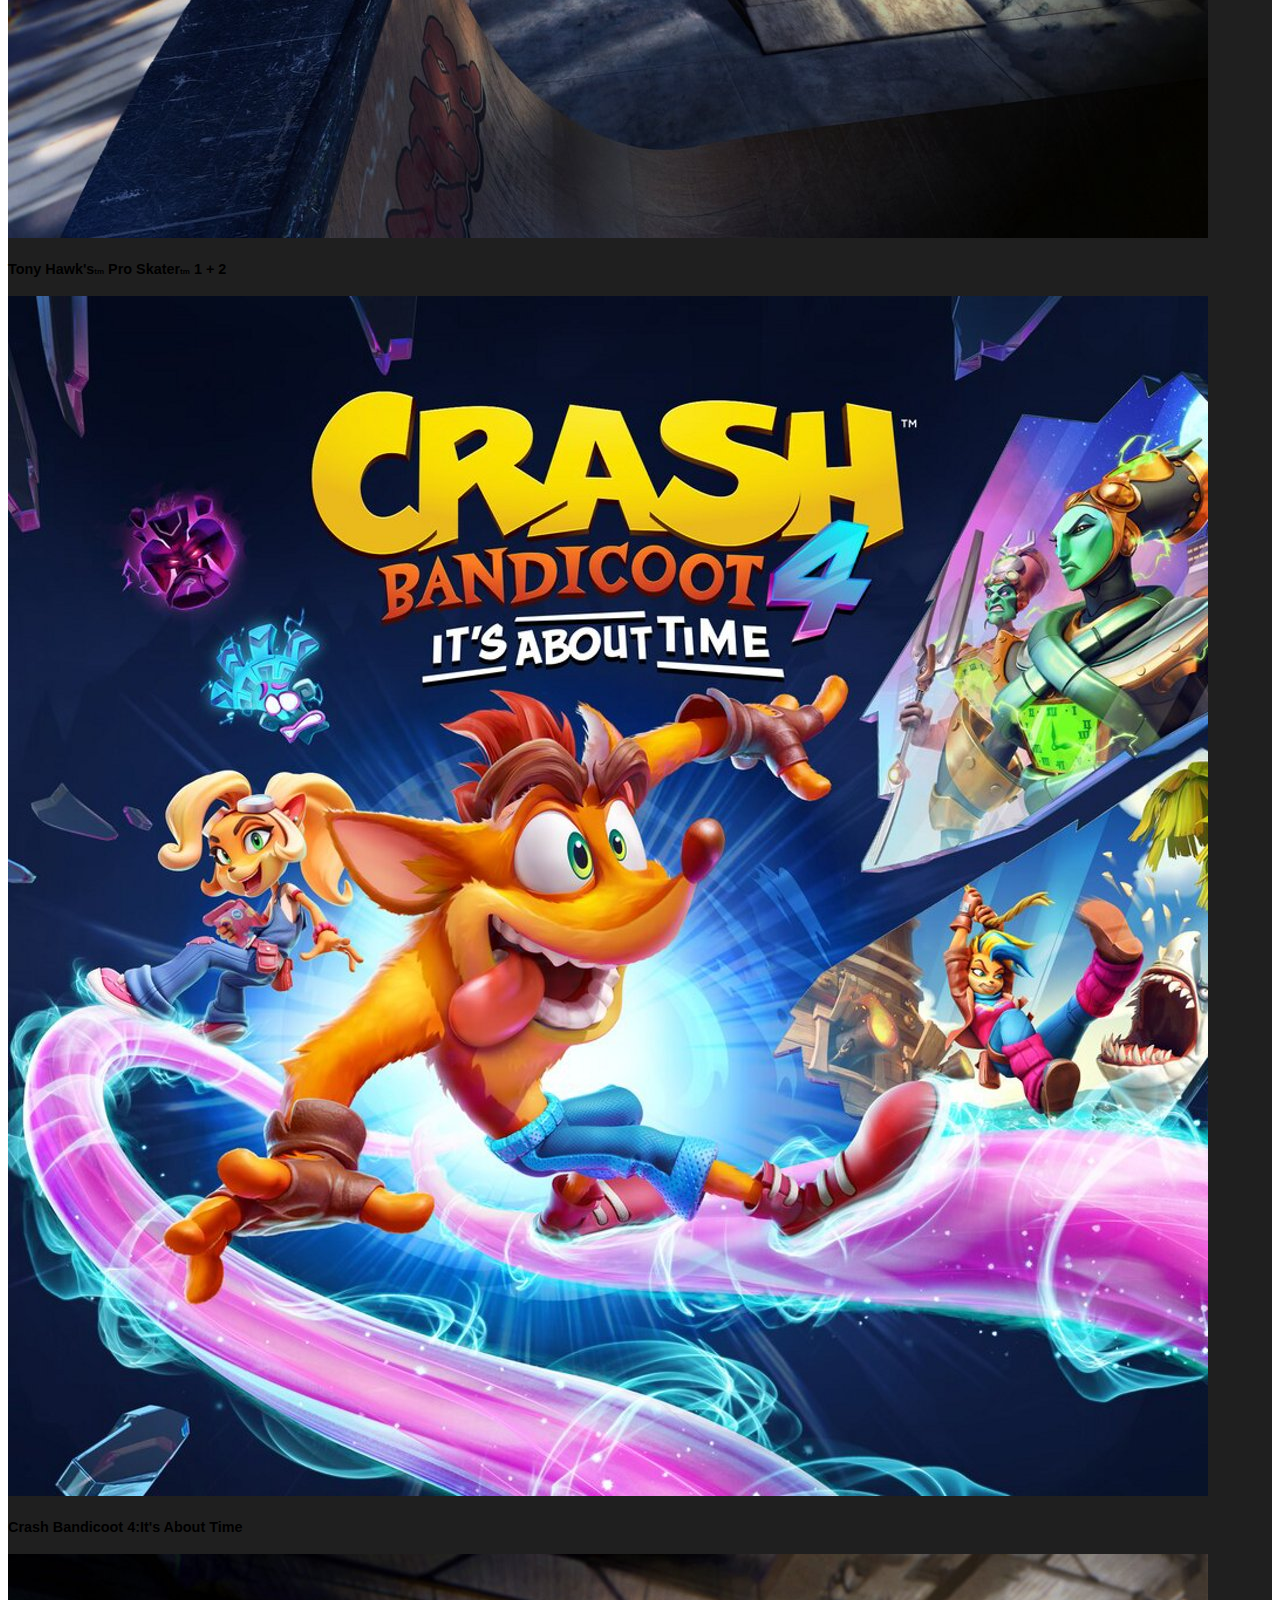
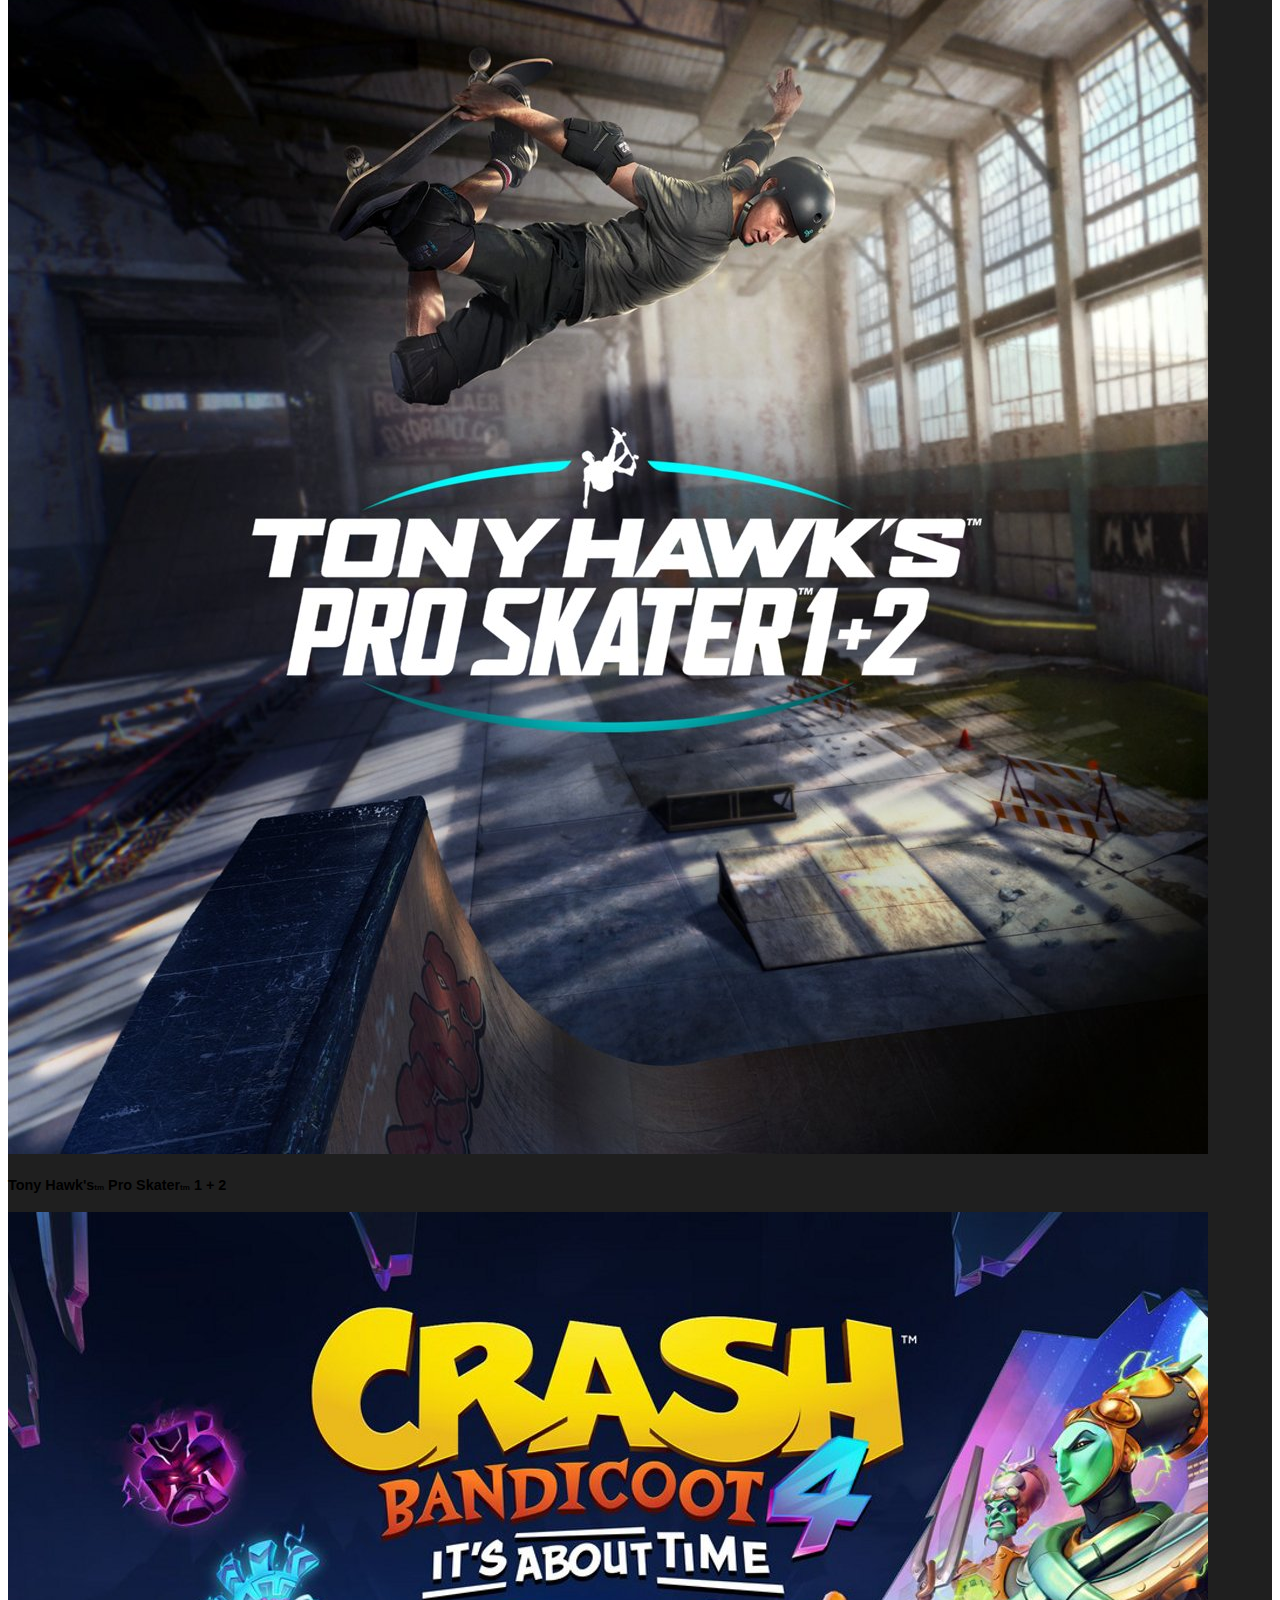
==== commit 06dff0c9: "last commit" ====
--- a/index.html
+++ b/index.html
@@ -26,40 +26,40 @@
                   <div class="collapse navbar-collapse" id="navbarSupportedContent">
                         <ul class="navbar-nav me-auto mb-2 mb-lg-0">
                             <li class="nav-item">
-                                <a class="nav-link text-grey" aria-current="page" href="#">
+                                <a class="nav-link text_dark" aria-current="page" href="#">
                                     Giochi
                                     <img src="./assets/img/chevron-down-solid.svg" alt="">
                                 </a>
                             </li>
                             <li class="nav-item">
-                                <a class="nav-link text_grey" href="#">Hardware
-                                    <img src="./assets/img/chevron-down-solid.svg" alt="">
-                                </a>
-                            </li>
-                            <li class="nav-item">
-                                <a class="nav-link text_grey" href="#">Servizi
-                                    <img src="./assets/img/chevron-down-solid.svg" alt="">
-                                </a>
-                            </li>
-                            <li class="nav-item">
-                                <a class="nav-link text_grey" href="#">Novità
-                                    <img src="./assets/img/chevron-down-solid.svg" alt="">
-                                </a>
-                            </li>
-                            <li class="nav-item">
-                                <a class="nav-link text_grey" href="#">Fai acquisti
-                                    <img src="./assets/img/chevron-down-solid.svg" alt="">
-                                </a>
-                            </li>
-                            <li class="nav-item">
-                                <a class="nav-link text_grey" href="#">Supporto
+                                <a class="nav-link text_dark" href="#">Hardware
+                                    <img src="./assets/img/chevron-down-solid.svg" alt="">
+                                </a>
+                            </li>
+                            <li class="nav-item">
+                                <a class="nav-link text_dark" href="#">Servizi
+                                    <img src="./assets/img/chevron-down-solid.svg" alt="">
+                                </a>
+                            </li>
+                            <li class="nav-item">
+                                <a class="nav-link text_dark" href="#">Novità
+                                    <img src="./assets/img/chevron-down-solid.svg" alt="">
+                                </a>
+                            </li>
+                            <li class="nav-item">
+                                <a class="nav-link text_dark" href="#">Fai acquisti
+                                    <img src="./assets/img/chevron-down-solid.svg" alt="">
+                                </a>
+                            </li>
+                            <li class="nav-item">
+                                <a class="nav-link text_dark" href="#">Supporto
                                     <img src="./assets/img/chevron-down-solid.svg" alt="">
                                 </a>
                             </li>
                         </ul>
                         <ul class="navbar-nav ms-auto mb-2 mb-lg-0">
                             <li class="nav-item">
-                                <a class="nav-link text_grey" href="#">My Playstation
+                                <a class="nav-link text_dark" href="#">My Playstation
                                     <img src="./assets/img/chevron-down-solid.svg" alt="">
                                 </a>
                             </li>
@@ -82,6 +82,7 @@
            <div class="container pt-5 pb-2 my-5">
                 <div class="row">
                     <div class="col-12 col-lg-4">
+                        <img src="./assets/img/returnal-hero-banner-logo.png" alt="">
                         <h1 class="text-white my-4">Rompi il cerchio</h1>
                         <p class="text-white mb-4">Rialzati dopo ogni sconfitta e affronta una nuova sfida con ogni rinascita in questo esplosivo thriller fantascientifico, disponibile in esclusiva su PS5.</p>
                         <a href="#" class="btn buy text-white rounded-pill d-inline">Acquista ora</a>
--- a/assets/css/style.css
+++ b/assets/css/style.css
@@ -110,7 +110,7 @@
     background-image: url('../img/jumbo-bg.png');
     background-size: cover;
     background-repeat: no-repeat;
-    background-position: top;
+    background-position: center;
 } 
 .jumbotron img{
     width:50%;
@@ -244,6 +244,9 @@
     header nav ul:last-child li:nth-last-child(2){
         margin:0rem 0.5rem;
     }
+    .jumbotron{
+        background-position: top;
+    } 
     .playstation_plus .row div:first-child{
         padding-top:3rem;
         padding-bottom:3rem;
